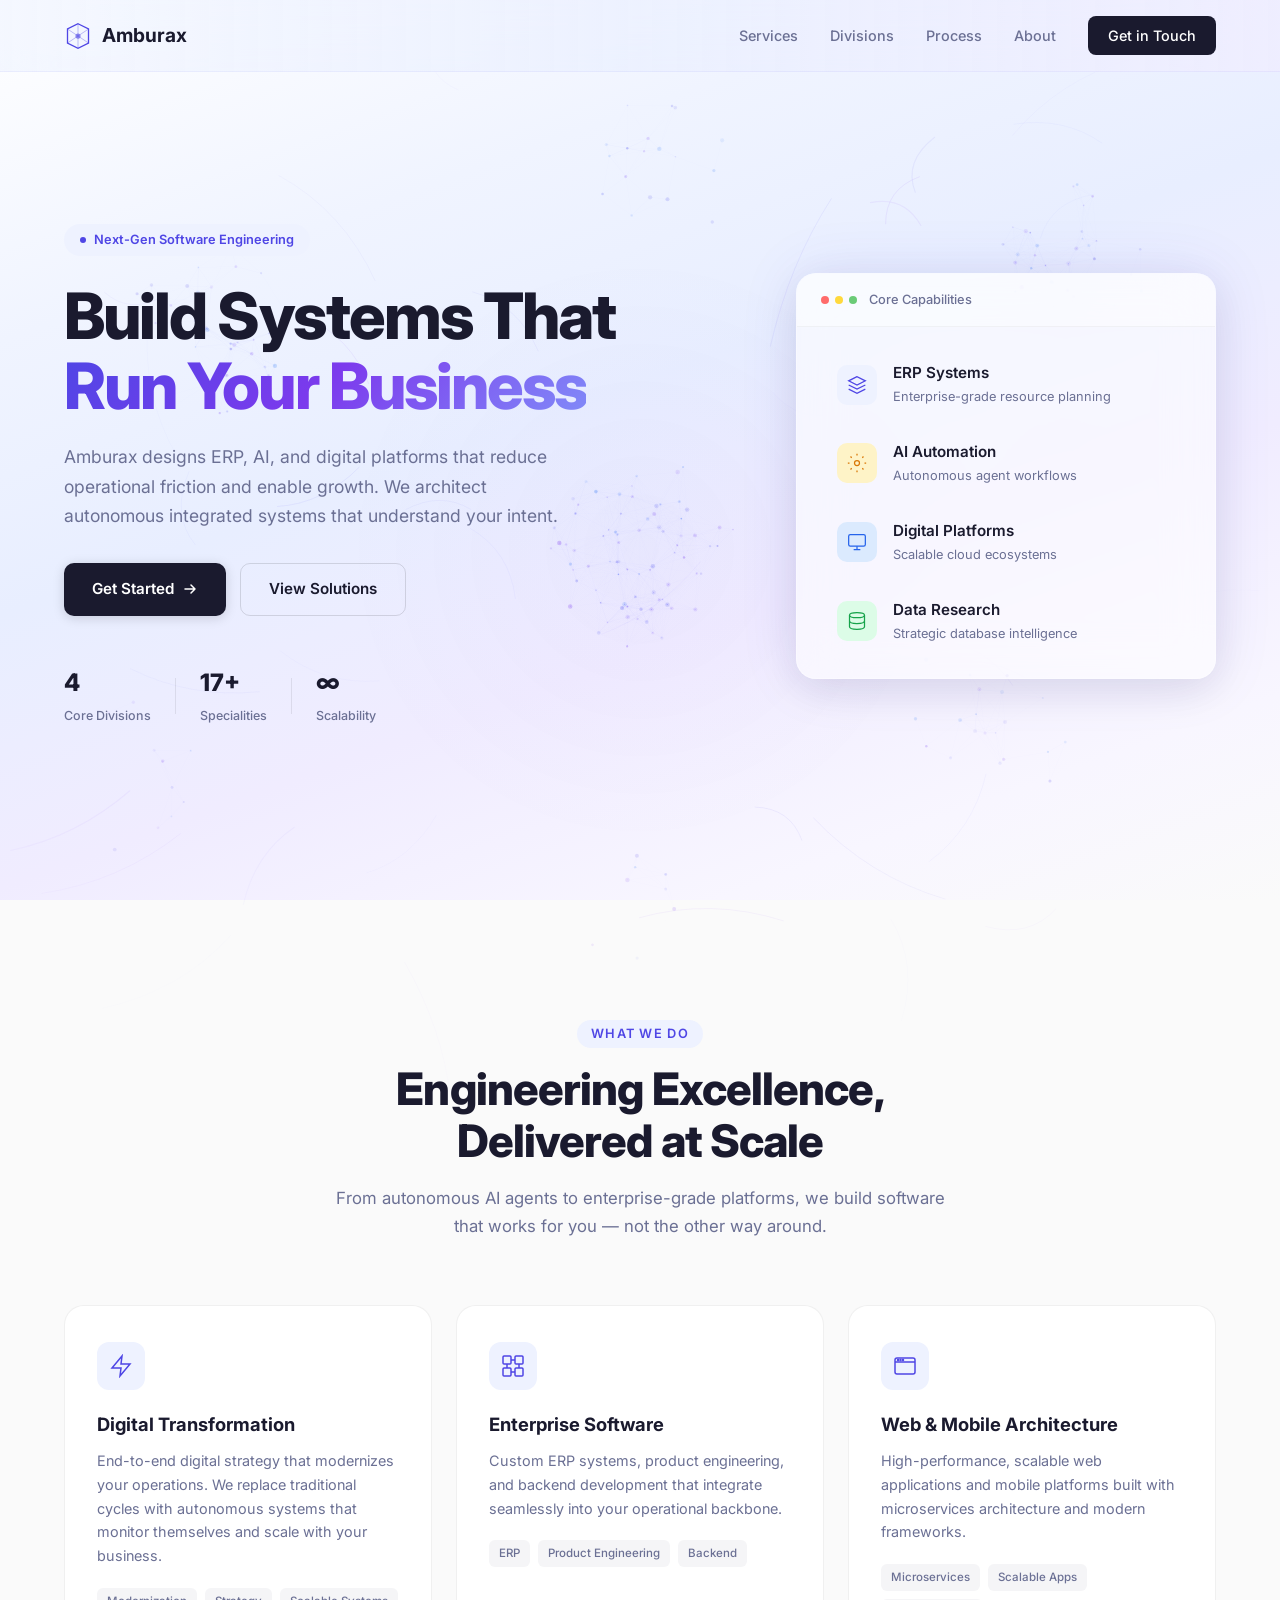
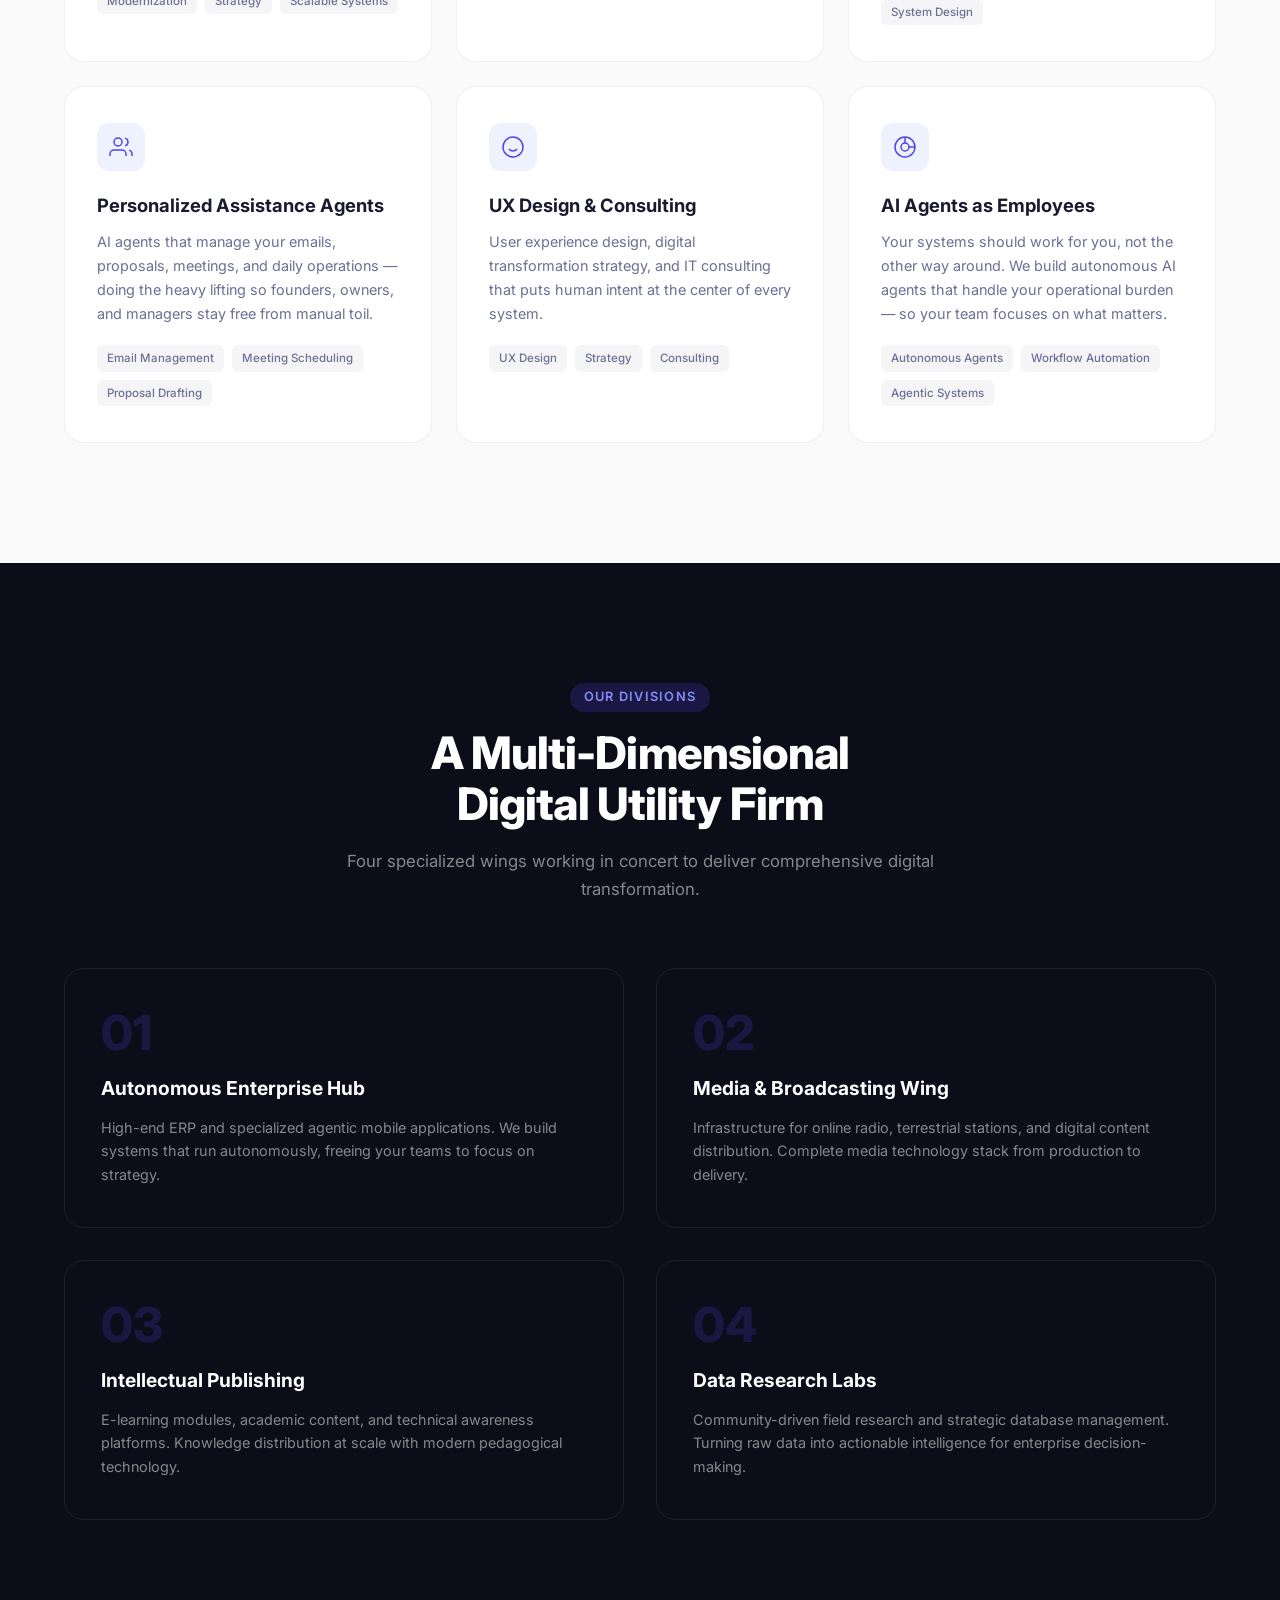
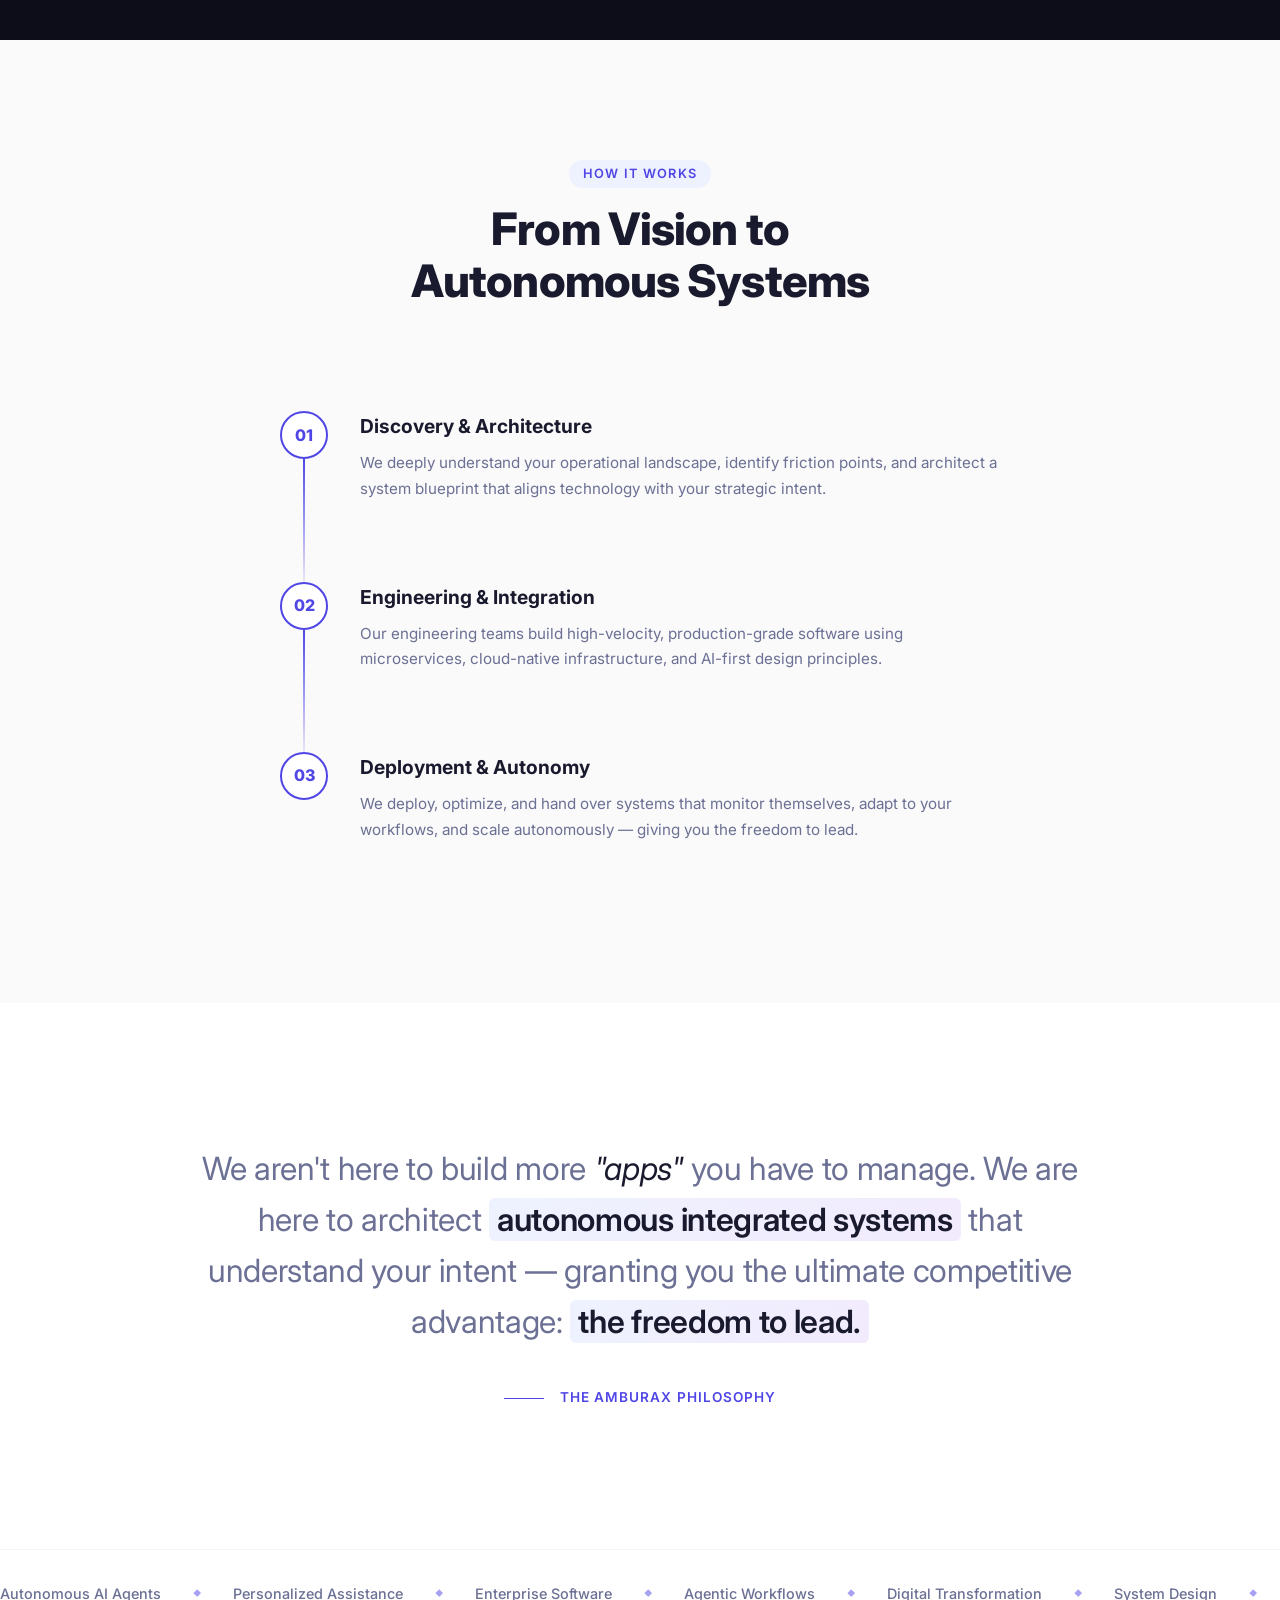
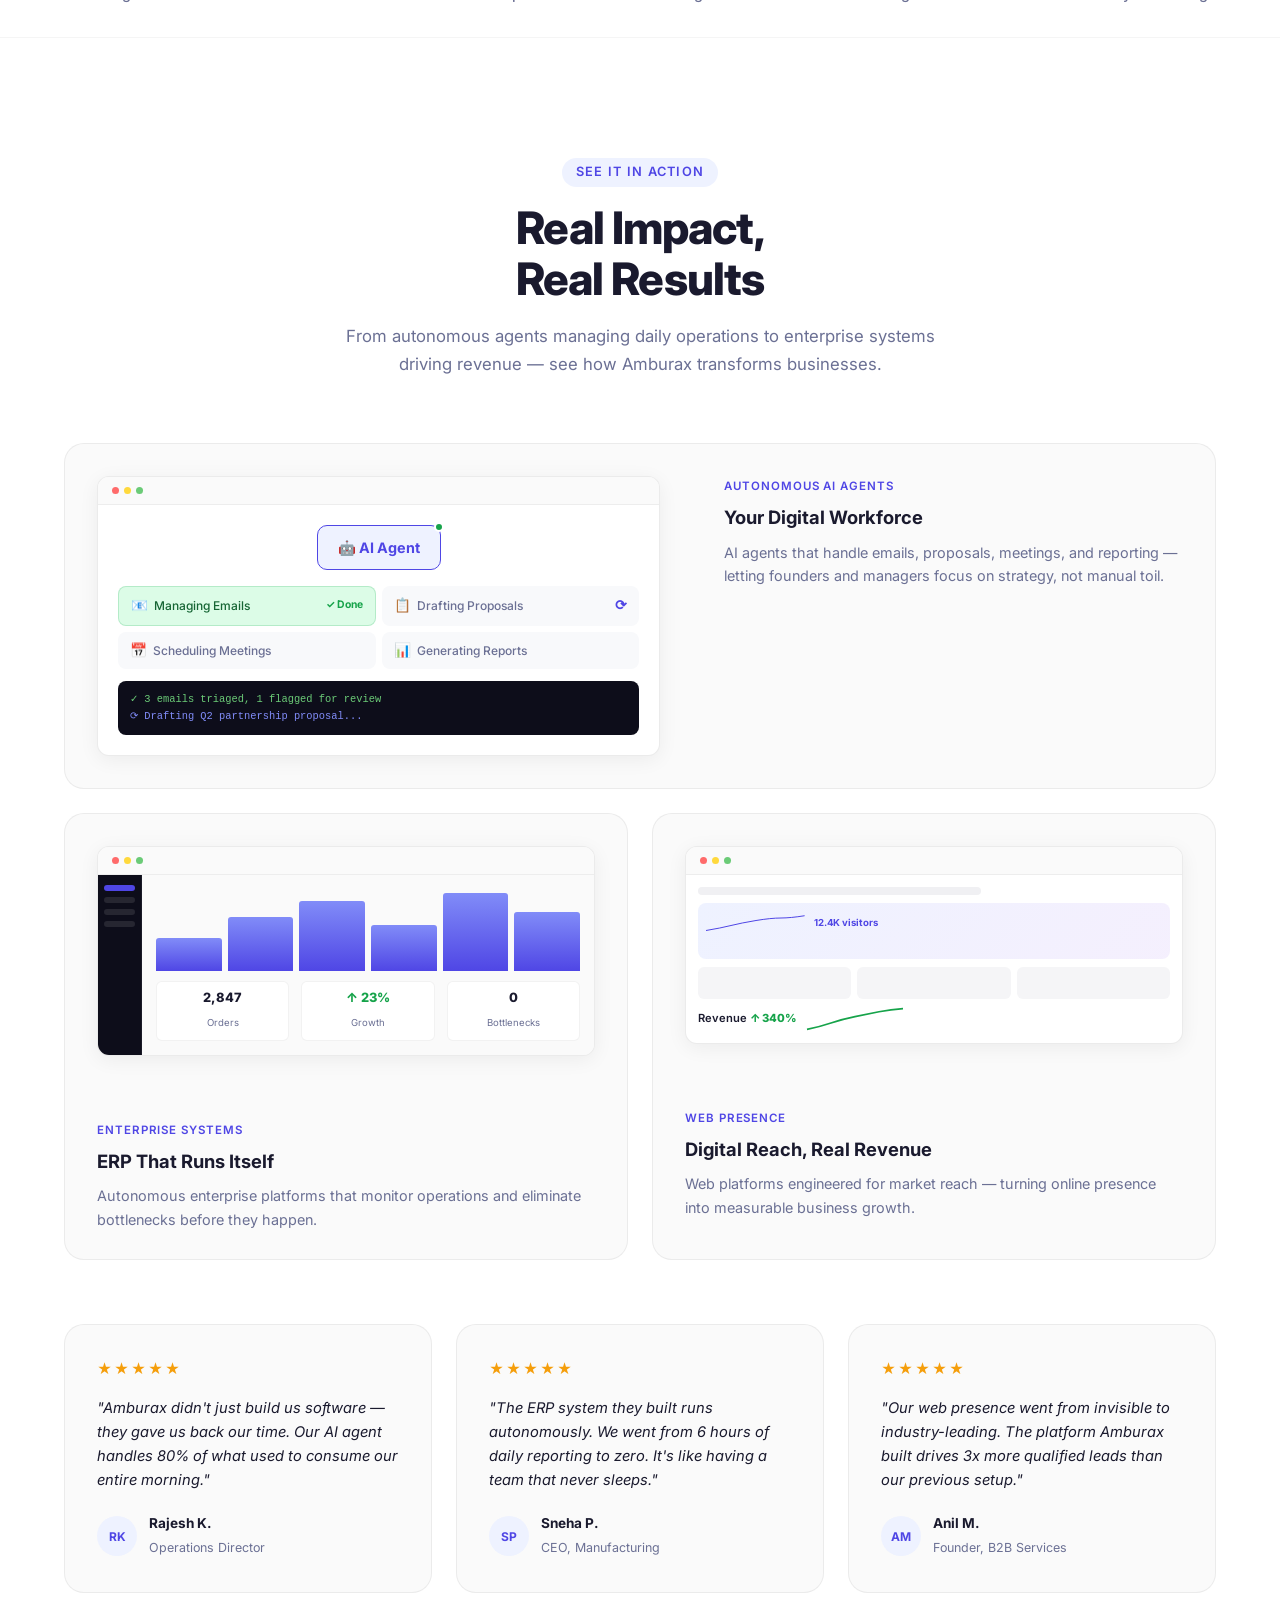
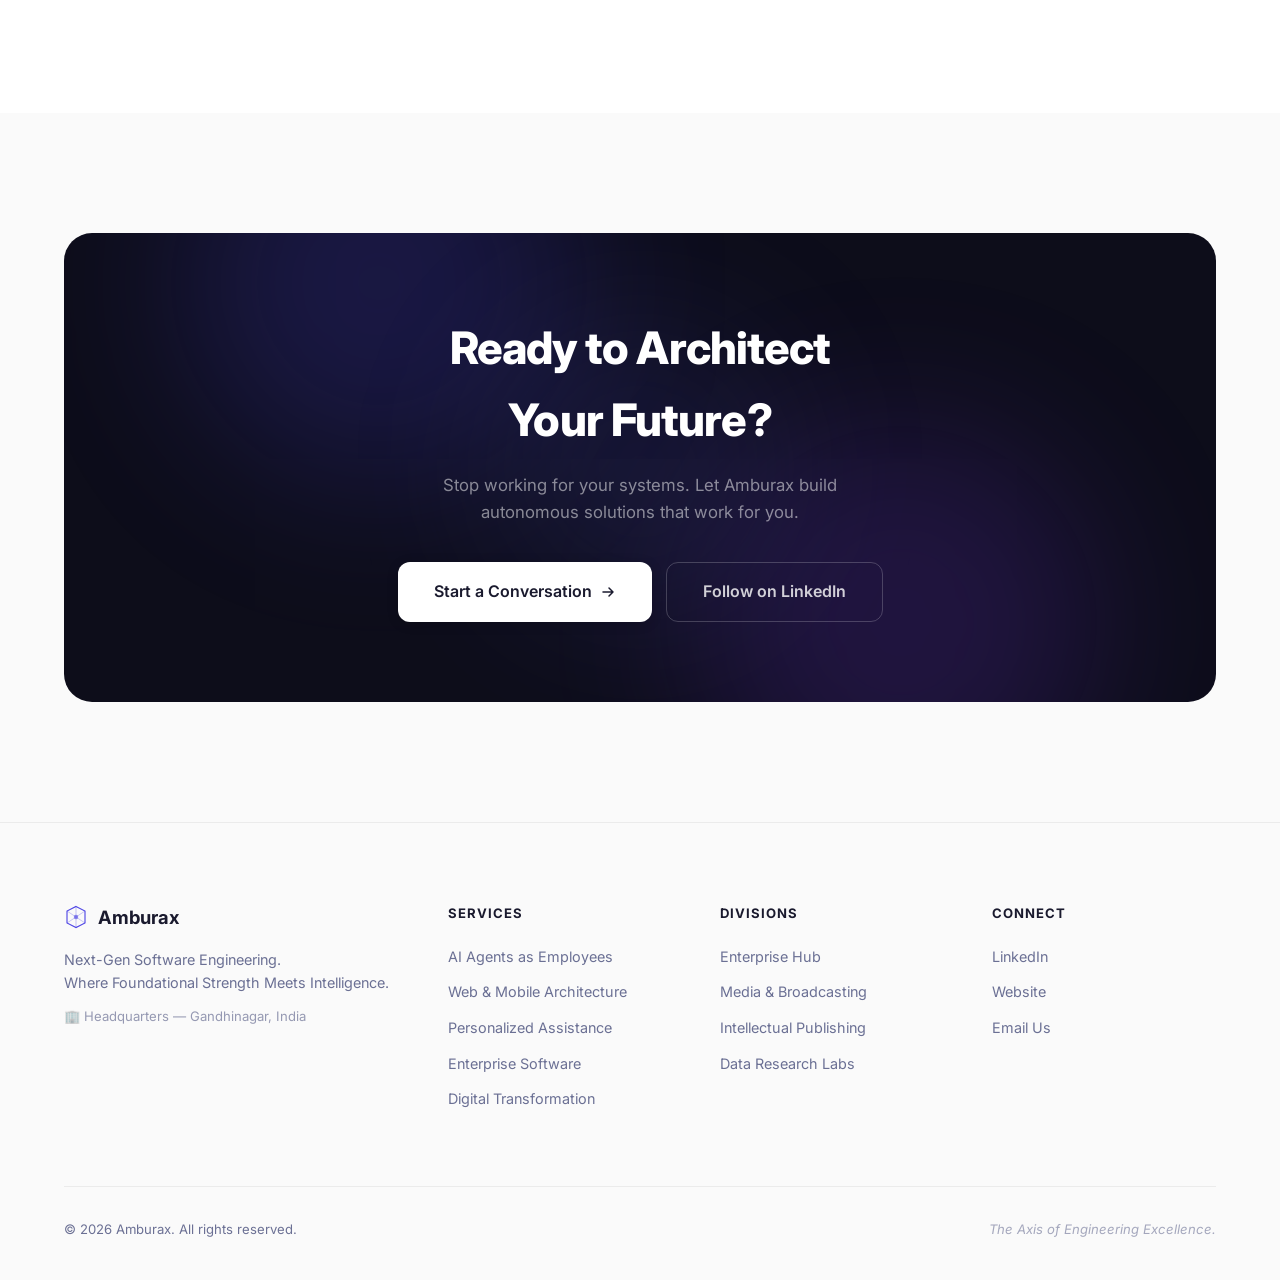
==== index.html @ 27e793df "first commit" ====
<!DOCTYPE html>
<html lang="en">
<head>
    <meta charset="UTF-8">
    <meta name="viewport" content="width=device-width, initial-scale=1.0">
    <meta name="description" content="Amburax — Next-Gen Software Engineering. High-velocity software architecture, autonomous AI ecosystems, and enterprise-grade digital platforms engineered to scale.">
    <meta name="keywords" content="Amburax, AI, ERP, Digital Transformation, Autonomous AI Agents, Enterprise Software, Cloud Infrastructure">
    <meta name="author" content="Amburax">
    <title>Amburax — The Axis of Engineering Excellence</title>
    <link rel="preconnect" href="https://fonts.googleapis.com">
    <link rel="preconnect" href="https://fonts.gstatic.com" crossorigin>
    <link href="https://fonts.googleapis.com/css2?family=Inter:wght@300;400;500;600;700;800&display=swap" rel="stylesheet">
    <link rel="stylesheet" href="styles.css">
</head>
<body>
    <!-- ═══════════════════════════════════════════════════
         NAVIGATION
         ═══════════════════════════════════════════════════ -->
    <nav class="navbar" id="navbar">
        <div class="nav-container">
            <a href="#" class="nav-logo" id="nav-logo">
                <svg class="logo-icon" viewBox="0 0 32 32" fill="none" xmlns="http://www.w3.org/2000/svg">
                    <path d="M16 2L28 8V24L16 30L4 24V8L16 2Z" stroke="currentColor" stroke-width="1.5" fill="none"/>
                    <path d="M16 2L16 30" stroke="currentColor" stroke-width="1" opacity="0.4"/>
                    <path d="M4 8L28 24" stroke="currentColor" stroke-width="1" opacity="0.4"/>
                    <path d="M28 8L4 24" stroke="currentColor" stroke-width="1" opacity="0.4"/>
                    <circle cx="16" cy="16" r="3" fill="currentColor" opacity="0.6"/>
                </svg>
                <span>Amburax</span>
            </a>
            <div class="nav-links" id="nav-links">
                <a href="#services" class="nav-link">Services</a>
                <a href="#divisions" class="nav-link">Divisions</a>
                <a href="#process" class="nav-link">Process</a>
                <a href="#about" class="nav-link">About</a>
                <a href="#contact" class="nav-link nav-link-cta">Get in Touch</a>
            </div>
            <button class="nav-toggle" id="nav-toggle" aria-label="Toggle navigation">
                <span></span>
                <span></span>
                <span></span>
            </button>
        </div>
    </nav>

    <!-- ═══════════════════════════════════════════════════
         HERO SECTION — 3-Layer Animated Background
         Layer 1: CSS gradient (sky)
         Layer 2: Canvas particle system (generative motion)
         Layer 3: Mouse-reactive parallax
         ═══════════════════════════════════════════════════ -->
    <section class="hero" id="hero">
        <!-- Layer 1: Base sky gradient (pure CSS) -->
        <div class="hero-gradient-layer"></div>
        
        <!-- Layer 2 & 3: Canvas for particles + mouse interaction -->
        <canvas id="hero-canvas" class="hero-canvas"></canvas>
        
        <!-- Hero Content -->
        <div class="hero-content">
            <div class="hero-left">
                <div class="hero-badge">
                    <span class="badge-dot"></span>
                    <span>Next-Gen Software Engineering</span>
                </div>
                <h1 class="hero-headline" id="hero-headline">
                    Build Systems That<br>
                    <span class="headline-gradient">Run Your Business</span>
                </h1>
                <p class="hero-subtext">
                    Amburax designs ERP, AI, and digital platforms that reduce operational friction and enable growth. We architect autonomous integrated systems that understand your intent.
                </p>
                <div class="hero-buttons">
                    <a href="#contact" class="btn btn-primary" id="btn-get-started">
                        <span>Get Started</span>
                        <svg width="16" height="16" viewBox="0 0 16 16" fill="none">
                            <path d="M3 8H13M13 8L9 4M13 8L9 12" stroke="currentColor" stroke-width="1.5" stroke-linecap="round" stroke-linejoin="round"/>
                        </svg>
                    </a>
                    <a href="#services" class="btn btn-secondary" id="btn-solutions">
                        <span>View Solutions</span>
                    </a>
                </div>
                <div class="hero-metrics">
                    <div class="metric">
                        <span class="metric-value">4</span>
                        <span class="metric-label">Core Divisions</span>
                    </div>
                    <div class="metric-divider"></div>
                    <div class="metric">
                        <span class="metric-value">17+</span>
                        <span class="metric-label">Specialities</span>
                    </div>
                    <div class="metric-divider"></div>
                    <div class="metric">
                        <span class="metric-value">∞</span>
                        <span class="metric-label">Scalability</span>
                    </div>
                </div>
            </div>
            <div class="hero-right">
                <div class="glass-card" id="glass-card">
                    <div class="glass-card-header">
                        <div class="glass-dots">
                            <span></span><span></span><span></span>
                        </div>
                        <span class="glass-card-title">Core Capabilities</span>
                    </div>
                    <div class="glass-card-body">
                        <div class="capability-item">
                            <div class="capability-icon">
                                <svg viewBox="0 0 24 24" fill="none" stroke="currentColor" stroke-width="1.5">
                                    <path d="M12 2L2 7L12 12L22 7L12 2Z"/>
                                    <path d="M2 17L12 22L22 17"/>
                                    <path d="M2 12L12 17L22 12"/>
                                </svg>
                            </div>
                            <div>
                                <h4>ERP Systems</h4>
                                <p>Enterprise-grade resource planning</p>
                            </div>
                        </div>
                        <div class="capability-item">
                            <div class="capability-icon icon-ai">
                                <svg viewBox="0 0 24 24" fill="none" stroke="currentColor" stroke-width="1.5">
                                    <circle cx="12" cy="12" r="3"/>
                                    <path d="M12 1V3M12 21V23M4.22 4.22L5.64 5.64M18.36 18.36L19.78 19.78M1 12H3M21 12H23M4.22 19.78L5.64 18.36M18.36 5.64L19.78 4.22"/>
                                </svg>
                            </div>
                            <div>
                                <h4>AI Automation</h4>
                                <p>Autonomous agent workflows</p>
                            </div>
                        </div>
                        <div class="capability-item">
                            <div class="capability-icon icon-platform">
                                <svg viewBox="0 0 24 24" fill="none" stroke="currentColor" stroke-width="1.5">
                                    <rect x="2" y="3" width="20" height="14" rx="2"/>
                                    <path d="M8 21H16M12 17V21"/>
                                </svg>
                            </div>
                            <div>
                                <h4>Digital Platforms</h4>
                                <p>Scalable cloud ecosystems</p>
                            </div>
                        </div>
                        <div class="capability-item">
                            <div class="capability-icon icon-data">
                                <svg viewBox="0 0 24 24" fill="none" stroke="currentColor" stroke-width="1.5">
                                    <ellipse cx="12" cy="5" rx="9" ry="3"/>
                                    <path d="M21 12C21 13.66 17 15 12 15C7 15 3 13.66 3 12"/>
                                    <path d="M3 5V19C3 20.66 7 22 12 22C17 22 21 20.66 21 19V5"/>
                                </svg>
                            </div>
                            <div>
                                <h4>Data Research</h4>
                                <p>Strategic database intelligence</p>
                            </div>
                        </div>
                    </div>
                </div>
            </div>
        </div>
    </section>

    <!-- ═══════════════════════════════════════════════════
         SERVICES SECTION — Hoverable Cards
         ═══════════════════════════════════════════════════ -->
    <section class="section services-section" id="services">
        <div class="container">
            <div class="section-header">
                <span class="section-label">What We Do</span>
                <h2 class="section-title">Engineering Excellence,<br>Delivered at Scale</h2>
                <p class="section-subtitle">From autonomous AI agents to enterprise-grade platforms, we build software that works for you — not the other way around.</p>
            </div>
            <div class="services-grid" id="services-grid">
                <div class="service-card" id="service-transform">
                    <div class="service-card-glow"></div>
                    <div class="service-icon">
                        <svg viewBox="0 0 24 24" fill="none" stroke="currentColor" stroke-width="1.5">
                            <path d="M13 2L3 14H12L11 22L21 10H12L13 2Z"/>
                        </svg>
                    </div>
                    <h3>Digital Transformation</h3>
                    <p>End-to-end digital strategy that modernizes your operations. We replace traditional cycles with autonomous systems that monitor themselves and scale with your business.</p>
                    <div class="service-tags">
                        <span>Modernization</span>
                        <span>Strategy</span>
                        <span>Scalable Systems</span>
                    </div>
                </div>
                <div class="service-card" id="service-erp">
                    <div class="service-card-glow"></div>
                    <div class="service-icon">
                        <svg viewBox="0 0 24 24" fill="none" stroke="currentColor" stroke-width="1.5">
                            <rect x="2" y="2" width="8" height="8" rx="1"/>
                            <rect x="14" y="2" width="8" height="8" rx="1"/>
                            <rect x="2" y="14" width="8" height="8" rx="1"/>
                            <rect x="14" y="14" width="8" height="8" rx="1"/>
                            <path d="M10 6H14M6 10V14M18 10V14M10 18H14"/>
                        </svg>
                    </div>
                    <h3>Enterprise Software</h3>
                    <p>Custom ERP systems, product engineering, and backend development that integrate seamlessly into your operational backbone.</p>
                    <div class="service-tags">
                        <span>ERP</span>
                        <span>Product Engineering</span>
                        <span>Backend</span>
                    </div>
                </div>
                <div class="service-card" id="service-web">
                    <div class="service-card-glow"></div>
                    <div class="service-icon">
                        <svg viewBox="0 0 24 24" fill="none" stroke="currentColor" stroke-width="1.5">
                            <path d="M4 4H20C21.1 4 22 4.9 22 6V18C22 19.1 21.1 20 20 20H4C2.9 20 2 19.1 2 18V6C2 4.9 2.9 4 4 4Z"/>
                            <path d="M2 8H22"/>
                            <circle cx="5" cy="6" r="0.5" fill="currentColor"/>
                            <circle cx="7.5" cy="6" r="0.5" fill="currentColor"/>
                            <circle cx="10" cy="6" r="0.5" fill="currentColor"/>
                        </svg>
                    </div>
                    <h3>Web & Mobile Architecture</h3>
                    <p>High-performance, scalable web applications and mobile platforms built with microservices architecture and modern frameworks.</p>
                    <div class="service-tags">
                        <span>Microservices</span>
                        <span>Scalable Apps</span>
                        <span>System Design</span>
                    </div>
                </div>
                <div class="service-card" id="service-agents">
                    <div class="service-card-glow"></div>
                    <div class="service-icon">
                        <svg viewBox="0 0 24 24" fill="none" stroke="currentColor" stroke-width="1.5">
                            <path d="M17 21V19A4 4 0 0 0 13 15H5A4 4 0 0 0 1 19V21"/>
                            <circle cx="9" cy="7" r="4"/>
                            <path d="M23 21V19A4 4 0 0 0 20 15.13"/>
                            <path d="M16 3.13A4 4 0 0 1 16 10.87"/>
                        </svg>
                    </div>
                    <h3>Personalized Assistance Agents</h3>
                    <p>AI agents that manage your emails, proposals, meetings, and daily operations — doing the heavy lifting so founders, owners, and managers stay free from manual toil.</p>
                    <div class="service-tags">
                        <span>Email Management</span>
                        <span>Meeting Scheduling</span>
                        <span>Proposal Drafting</span>
                    </div>
                </div>
                <div class="service-card" id="service-ux">
                    <div class="service-card-glow"></div>
                    <div class="service-icon">
                        <svg viewBox="0 0 24 24" fill="none" stroke="currentColor" stroke-width="1.5">
                            <circle cx="12" cy="12" r="10"/>
                            <path d="M8 14S9.5 16 12 16S16 14 16 14"/>
                            <line x1="9" y1="9" x2="9.01" y2="9"/>
                            <line x1="15" y1="9" x2="15.01" y2="9"/>
                        </svg>
                    </div>
                    <h3>UX Design & Consulting</h3>
                    <p>User experience design, digital transformation strategy, and IT consulting that puts human intent at the center of every system.</p>
                    <div class="service-tags">
                        <span>UX Design</span>
                        <span>Strategy</span>
                        <span>Consulting</span>
                    </div>
                </div>
                <div class="service-card" id="service-ai">
                    <div class="service-card-glow"></div>
                    <div class="service-icon">
                        <svg viewBox="0 0 24 24" fill="none" stroke="currentColor" stroke-width="1.5">
                            <path d="M12 2A10 10 0 1 0 22 12"/>
                            <path d="M12 2A10 10 0 0 1 22 12"/>
                            <circle cx="12" cy="12" r="4"/>
                            <path d="M12 8V2M16 12H22"/>
                        </svg>
                    </div>
                    <h3>AI Agents as Employees</h3>
                    <p>Your systems should work for you, not the other way around. We build autonomous AI agents that handle your operational burden — so your team focuses on what matters.</p>
                    <div class="service-tags">
                        <span>Autonomous Agents</span>
                        <span>Workflow Automation</span>
                        <span>Agentic Systems</span>
                    </div>
                </div>
            </div>
        </div>
    </section>

    <!-- ═══════════════════════════════════════════════════
         DIVISIONS SECTION — Business Units
         ═══════════════════════════════════════════════════ -->
    <section class="section divisions-section" id="divisions">
        <div class="container">
            <div class="section-header">
                <span class="section-label">Our Divisions</span>
                <h2 class="section-title">A Multi-Dimensional<br>Digital Utility Firm</h2>
                <p class="section-subtitle">Four specialized wings working in concert to deliver comprehensive digital transformation.</p>
            </div>
            <div class="divisions-grid">
                <div class="division-card" id="div-enterprise">
                    <div class="division-number">01</div>
                    <h3>Autonomous Enterprise Hub</h3>
                    <p>High-end ERP and specialized agentic mobile applications. We build systems that run autonomously, freeing your teams to focus on strategy.</p>
                    <div class="division-line"></div>
                </div>
                <div class="division-card" id="div-media">
                    <div class="division-number">02</div>
                    <h3>Media & Broadcasting Wing</h3>
                    <p>Infrastructure for online radio, terrestrial stations, and digital content distribution. Complete media technology stack from production to delivery.</p>
                    <div class="division-line"></div>
                </div>
                <div class="division-card" id="div-publishing">
                    <div class="division-number">03</div>
                    <h3>Intellectual Publishing</h3>
                    <p>E-learning modules, academic content, and technical awareness platforms. Knowledge distribution at scale with modern pedagogical technology.</p>
                    <div class="division-line"></div>
                </div>
                <div class="division-card" id="div-research">
                    <div class="division-number">04</div>
                    <h3>Data Research Labs</h3>
                    <p>Community-driven field research and strategic database management. Turning raw data into actionable intelligence for enterprise decision-making.</p>
                    <div class="division-line"></div>
                </div>
            </div>
        </div>
    </section>

    <!-- ═══════════════════════════════════════════════════
         HOW IT WORKS — 3 Step Process
         ═══════════════════════════════════════════════════ -->
    <section class="section process-section" id="process">
        <div class="container">
            <div class="section-header">
                <span class="section-label">How It Works</span>
                <h2 class="section-title">From Vision to<br>Autonomous Systems</h2>
            </div>
            <div class="process-steps">
                <div class="process-step" id="step-1">
                    <div class="step-number">01</div>
                    <div class="step-content">
                        <h3>Discovery & Architecture</h3>
                        <p>We deeply understand your operational landscape, identify friction points, and architect a system blueprint that aligns technology with your strategic intent.</p>
                    </div>
                    <div class="step-connector"></div>
                </div>
                <div class="process-step" id="step-2">
                    <div class="step-number">02</div>
                    <div class="step-content">
                        <h3>Engineering & Integration</h3>
                        <p>Our engineering teams build high-velocity, production-grade software using microservices, cloud-native infrastructure, and AI-first design principles.</p>
                    </div>
                    <div class="step-connector"></div>
                </div>
                <div class="process-step" id="step-3">
                    <div class="step-number">03</div>
                    <div class="step-content">
                        <h3>Deployment & Autonomy</h3>
                        <p>We deploy, optimize, and hand over systems that monitor themselves, adapt to your workflows, and scale autonomously — giving you the freedom to lead.</p>
                    </div>
                </div>
            </div>
        </div>
    </section>

    <!-- ═══════════════════════════════════════════════════
         STATEMENT SECTION — Large Typography
         ═══════════════════════════════════════════════════ -->
    <section class="section statement-section" id="about">
        <div class="container">
            <div class="statement-content">
                <p class="statement-text" id="statement-text">
                    We aren't here to build more <em>"apps"</em> you have to manage. We are here to architect 
                    <span class="statement-highlight">autonomous integrated systems</span> 
                    that understand your intent — granting you the ultimate competitive advantage: 
                    <span class="statement-highlight">the freedom to lead.</span>
                </p>
                <div class="statement-attribution">
                    <div class="statement-line"></div>
                    <span>The Amburax Philosophy</span>
                </div>
            </div>
        </div>
    </section>

    <!-- ═══════════════════════════════════════════════════
         TECH MARQUEE — Scrolling Specialties
         ═══════════════════════════════════════════════════ -->
    <section class="marquee-section">
        <div class="marquee-track">
            <div class="marquee-content" id="marquee-content">
                <span>Autonomous AI Agents</span>
                <span class="marquee-dot">◆</span>
                <span>Personalized Assistance</span>
                <span class="marquee-dot">◆</span>
                <span>Enterprise Software</span>
                <span class="marquee-dot">◆</span>
                <span>Agentic Workflows</span>
                <span class="marquee-dot">◆</span>
                <span>Digital Transformation</span>
                <span class="marquee-dot">◆</span>
                <span>System Design</span>
                <span class="marquee-dot">◆</span>
                <span>Web & Mobile Architecture</span>
                <span class="marquee-dot">◆</span>
                <span>ERP Systems</span>
                <span class="marquee-dot">◆</span>
                <span>UX Design</span>
                <span class="marquee-dot">◆</span>
                <span>Product Engineering</span>
                <span class="marquee-dot">◆</span>
                <span>IT Consulting</span>
                <span class="marquee-dot">◆</span>
                <span>Scalable Platforms</span>
                <span class="marquee-dot">◆</span>
            </div>
        </div>
    </section>

    <!-- ═══════════════════════════════════════════════════
         SHOWCASE SECTION — Demo Cards
         ═══════════════════════════════════════════════════ -->
    <section class="section showcase-section" id="showcase">
        <div class="container">
            <div class="section-header">
                <span class="section-label">See It In Action</span>
                <h2 class="section-title">Real Impact,<br>Real Results</h2>
                <p class="section-subtitle">From autonomous agents managing daily operations to enterprise systems driving revenue — see how Amburax transforms businesses.</p>
            </div>
            <div class="showcase-grid">
                <!-- AGENT DEMO: Animated live workflow -->
                <div class="showcase-card showcase-card-large" id="showcase-agents">
                    <div class="showcase-visual">
                        <div class="showcase-mockup mockup-agent">
                            <div class="mockup-bar"><span></span><span></span><span></span></div>
                            <div class="mockup-agent-flow">
                                <div class="agent-node agent-center">
                                    <span class="agent-pulse"></span>
                                    🤖 AI Agent
                                </div>
                                <div class="agent-lines">
                                    <div class="agent-task active-task" data-step="1"><span class="task-icon">📧</span><span class="task-text">Managing Emails</span><span class="task-status">✓ Done</span></div>
                                    <div class="agent-task" data-step="2"><span class="task-icon">📋</span><span class="task-text">Drafting Proposals</span><span class="task-status processing">⟳</span></div>
                                    <div class="agent-task" data-step="3"><span class="task-icon">📅</span><span class="task-text">Scheduling Meetings</span><span class="task-status"></span></div>
                                    <div class="agent-task" data-step="4"><span class="task-icon">📊</span><span class="task-text">Generating Reports</span><span class="task-status"></span></div>
                                </div>
                                <div class="agent-log">
                                    <div class="log-line">✓ 3 emails triaged, 1 flagged for review</div>
                                    <div class="log-line">⟳ Drafting Q2 partnership proposal...</div>
                                </div>
                            </div>
                        </div>
                    </div>
                    <div class="showcase-info">
                        <span class="showcase-tag">Autonomous AI Agents</span>
                        <h3>Your Digital Workforce</h3>
                        <p>AI agents that handle emails, proposals, meetings, and reporting — letting founders and managers focus on strategy, not manual toil.</p>
                    </div>
                </div>
                <!-- ERP DEMO: Live dashboard animation -->
                <div class="showcase-card" id="showcase-erp">
                    <div class="showcase-visual">
                        <div class="showcase-mockup mockup-erp">
                            <div class="mockup-bar"><span></span><span></span><span></span></div>
                            <div class="mockup-erp-ui">
                                <div class="erp-sidebar">
                                    <div class="erp-nav-item active"></div>
                                    <div class="erp-nav-item"></div>
                                    <div class="erp-nav-item"></div>
                                    <div class="erp-nav-item"></div>
                                </div>
                                <div class="erp-main">
                                    <div class="erp-chart">
                                        <div class="erp-bar" style="--bar-h:40%"></div>
                                        <div class="erp-bar" style="--bar-h:65%"></div>
                                        <div class="erp-bar" style="--bar-h:85%"></div>
                                        <div class="erp-bar" style="--bar-h:55%"></div>
                                        <div class="erp-bar" style="--bar-h:95%"></div>
                                        <div class="erp-bar" style="--bar-h:72%"></div>
                                    </div>
                                    <div class="erp-live-stats">
                                        <div class="erp-stat"><span class="stat-num">2,847</span><span class="stat-lbl">Orders</span></div>
                                        <div class="erp-stat"><span class="stat-num up">↑ 23%</span><span class="stat-lbl">Growth</span></div>
                                        <div class="erp-stat"><span class="stat-num">0</span><span class="stat-lbl">Bottlenecks</span></div>
                                    </div>
                                </div>
                            </div>
                        </div>
                    </div>
                    <div class="showcase-info">
                        <span class="showcase-tag">Enterprise Systems</span>
                        <h3>ERP That Runs Itself</h3>
                        <p>Autonomous enterprise platforms that monitor operations and eliminate bottlenecks before they happen.</p>
                    </div>
                </div>
                <!-- WEB DEMO: Revenue growth animation -->
                <div class="showcase-card" id="showcase-web">
                    <div class="showcase-visual">
                        <div class="showcase-mockup mockup-web">
                            <div class="mockup-bar"><span></span><span></span><span></span></div>
                            <div class="mockup-web-ui">
                                <div class="web-nav-mock"></div>
                                <div class="web-hero-mock">
                                    <div class="web-visitors">
                                        <svg class="visitor-wave" viewBox="0 0 200 40"><path class="wave-path" d="M0 35 Q30 30 50 25 T100 15 T150 10 T200 5" stroke="#4f46e5" stroke-width="2" fill="none"/></svg>
                                        <span class="visitor-count">12.4K visitors</span>
                                    </div>
                                </div>
                                <div class="web-cards-mock"><span></span><span></span><span></span></div>
                                <div class="web-revenue">
                                    <div class="revenue-badge">Revenue <span class="revenue-up">↑ 340%</span></div>
                                    <svg viewBox="0 0 120 30" class="revenue-line"><path class="revenue-path" d="M0 28 Q15 25 30 20 T60 12 T90 6 T120 2" stroke="#16a34a" stroke-width="2" fill="none"/></svg>
                                </div>
                            </div>
                        </div>
                    </div>
                    <div class="showcase-info">
                        <span class="showcase-tag">Web Presence</span>
                        <h3>Digital Reach, Real Revenue</h3>
                        <p>Web platforms engineered for market reach — turning online presence into measurable business growth.</p>
                    </div>
                </div>
            </div>
            <!-- Testimonials -->
            <div class="testimonials" id="testimonials">
                <div class="testimonial-track">
                    <div class="testimonial-card">
                        <div class="testimonial-stars">★★★★★</div>
                        <p>"Amburax didn't just build us software — they gave us back our time. Our AI agent handles 80% of what used to consume our entire morning."</p>
                        <div class="testimonial-author">
                            <div class="author-avatar">RK</div>
                            <div><strong>Rajesh K.</strong><span>Operations Director</span></div>
                        </div>
                    </div>
                    <div class="testimonial-card">
                        <div class="testimonial-stars">★★★★★</div>
                        <p>"The ERP system they built runs autonomously. We went from 6 hours of daily reporting to zero. It's like having a team that never sleeps."</p>
                        <div class="testimonial-author">
                            <div class="author-avatar">SP</div>
                            <div><strong>Sneha P.</strong><span>CEO, Manufacturing</span></div>
                        </div>
                    </div>
                    <div class="testimonial-card">
                        <div class="testimonial-stars">★★★★★</div>
                        <p>"Our web presence went from invisible to industry-leading. The platform Amburax built drives 3x more qualified leads than our previous setup."</p>
                        <div class="testimonial-author">
                            <div class="author-avatar">AM</div>
                            <div><strong>Anil M.</strong><span>Founder, B2B Services</span></div>
                        </div>
                    </div>
                </div>
            </div>
        </div>
    </section>

    <!-- ═══════════════════════════════════════════════════
         CTA SECTION — with animated purple glow
         ═══════════════════════════════════════════════════ -->
    <section class="section cta-section" id="contact">
        <div class="container">
            <div class="cta-card">
                <canvas id="cta-canvas" class="cta-canvas"></canvas>
                <div class="cta-glow cta-glow-1"></div>
                <div class="cta-glow cta-glow-2"></div>
                <div class="cta-glow cta-glow-3"></div>
                <div class="cta-content">
                    <h2>Ready to Architect<br>Your Future?</h2>
                    <p>Stop working for your systems. Let Amburax build autonomous solutions that work for you.</p>
                    <div class="cta-buttons">
                        <a href="mailto:hello@amburax.com" class="btn btn-primary btn-large" id="btn-cta-start">
                            <span>Start a Conversation</span>
                            <svg width="16" height="16" viewBox="0 0 16 16" fill="none">
                                <path d="M3 8H13M13 8L9 4M13 8L9 12" stroke="currentColor" stroke-width="1.5" stroke-linecap="round" stroke-linejoin="round"/>
                            </svg>
                        </a>
                        <a href="https://www.linkedin.com/company/amburax" target="_blank" rel="noopener" class="btn btn-secondary btn-large" id="btn-cta-linkedin">
                            <span>Follow on LinkedIn</span>
                        </a>
                    </div>
                </div>
            </div>
        </div>
    </section>

    <!-- ═══════════════════════════════════════════════════
         FOOTER
         ═══════════════════════════════════════════════════ -->
    <footer class="footer" id="footer">
        <div class="container">
            <div class="footer-grid">
                <div class="footer-brand">
                    <a href="#" class="footer-logo">
                        <svg class="logo-icon" viewBox="0 0 32 32" fill="none" xmlns="http://www.w3.org/2000/svg">
                            <path d="M16 2L28 8V24L16 30L4 24V8L16 2Z" stroke="currentColor" stroke-width="1.5" fill="none"/>
                            <path d="M16 2L16 30" stroke="currentColor" stroke-width="1" opacity="0.4"/>
                            <path d="M4 8L28 24" stroke="currentColor" stroke-width="1" opacity="0.4"/>
                            <path d="M28 8L4 24" stroke="currentColor" stroke-width="1" opacity="0.4"/>
                            <circle cx="16" cy="16" r="3" fill="currentColor" opacity="0.6"/>
                        </svg>
                        <span>Amburax</span>
                    </a>
                    <p class="footer-tagline">Next-Gen Software Engineering.<br>Where Foundational Strength Meets Intelligence.</p>
                    <p class="footer-location">🏢 Headquarters — Gandhinagar, India</p>
                </div>
                <div class="footer-col">
                    <h4>Services</h4>
                    <ul>
                        <li><a href="#services">AI Agents as Employees</a></li>
                        <li><a href="#services">Web & Mobile Architecture</a></li>
                        <li><a href="#services">Personalized Assistance</a></li>
                        <li><a href="#services">Enterprise Software</a></li>
                        <li><a href="#services">Digital Transformation</a></li>
                    </ul>
                </div>
                <div class="footer-col">
                    <h4>Divisions</h4>
                    <ul>
                        <li><a href="#divisions">Enterprise Hub</a></li>
                        <li><a href="#divisions">Media & Broadcasting</a></li>
                        <li><a href="#divisions">Intellectual Publishing</a></li>
                        <li><a href="#divisions">Data Research Labs</a></li>
                    </ul>
                </div>
                <div class="footer-col">
                    <h4>Connect</h4>
                    <ul>
                        <li><a href="https://www.linkedin.com/company/amburax" target="_blank" rel="noopener">LinkedIn</a></li>
                        <li><a href="https://www.amburax.com" target="_blank" rel="noopener">Website</a></li>
                        <li><a href="mailto:hello@amburax.com">Email Us</a></li>
                    </ul>
                </div>
            </div>
            <div class="footer-bottom">
                <p>&copy; 2026 Amburax. All rights reserved.</p>
                <p class="footer-motto">The Axis of Engineering Excellence.</p>
            </div>
        </div>
    </footer>

    <script src="script.js"></script>
</body>
</html>
---- styles.css ----
/* ══════════════════════════════════════
   AMBURAX — Premium Homepage Styles
   ══════════════════════════════════════ */

/* === RESET & BASE === */
*, *::before, *::after { margin: 0; padding: 0; box-sizing: border-box; }
html { scroll-behavior: smooth; -webkit-font-smoothing: antialiased; }
body {
    font-family: 'Inter', -apple-system, BlinkMacSystemFont, sans-serif;
    background: #FAFAFA; color: #1a1a2e; line-height: 1.6;
    overflow-x: hidden;
}
a { text-decoration: none; color: inherit; }
ul { list-style: none; }
img { max-width: 100%; display: block; }

/* === DESIGN TOKENS === */
:root {
    --bg: #FAFAFA; --bg-dark: #0d0d1a; --text: #1a1a2e; --text-muted: #6b7094;
    --accent: #4f46e5; --accent-light: #818cf8; --accent-subtle: #eef2ff;
    --gradient-1: #f8faff; --gradient-2: #e8eeff; --gradient-3: #f0ecff;
    --glass-bg: rgba(255,255,255,0.55); --glass-border: rgba(255,255,255,0.3);
    --shadow-sm: 0 1px 3px rgba(0,0,0,0.04); --shadow-md: 0 4px 20px rgba(0,0,0,0.06);
    --shadow-lg: 0 12px 40px rgba(0,0,0,0.08); --shadow-glow: 0 0 60px rgba(79,70,229,0.1);
    --radius: 12px; --radius-lg: 20px; --radius-xl: 28px;
    --nav-h: 72px; --container: 1200px;
    --ease: cubic-bezier(0.4, 0, 0.2, 1); --ease-bounce: cubic-bezier(0.34, 1.56, 0.64, 1);
}
.container { max-width: var(--container); margin: 0 auto; padding: 0 24px; width: 100%; }

/* === NAVBAR === */
.navbar {
    position: fixed; top: 0; left: 0; right: 0; z-index: 1000; height: var(--nav-h);
    backdrop-filter: blur(24px); -webkit-backdrop-filter: blur(24px);
    background: linear-gradient(90deg, rgba(240,244,255,0.7) 0%, rgba(232,238,255,0.6) 50%, rgba(240,236,255,0.7) 100%);
    border-bottom: 1px solid rgba(79,70,229,0.06);
    transition: all 0.4s var(--ease);
}
.navbar.scrolled { background: rgba(248,250,255,0.92); box-shadow: 0 1px 12px rgba(79,70,229,0.06); border-bottom-color: rgba(79,70,229,0.08); }
.nav-container {
    max-width: var(--container); margin: 0 auto; padding: 0 24px;
    display: flex; align-items: center; justify-content: space-between; height: 100%;
}
.nav-logo { display: flex; align-items: center; gap: 10px; font-weight: 700; font-size: 1.2rem; color: var(--text); }
.logo-icon { width: 28px; height: 28px; color: var(--accent); }
.nav-links { display: flex; align-items: center; gap: 32px; }
.nav-link { font-size: 0.9rem; font-weight: 500; color: var(--text-muted); transition: color 0.3s; position: relative; }
.nav-link:hover { color: var(--text); }
.nav-link::after {
    content: ''; position: absolute; bottom: -4px; left: 0; width: 0; height: 1.5px;
    background: var(--accent); transition: width 0.3s var(--ease);
}
.nav-link:hover::after { width: 100%; }
.nav-link-cta {
    background: var(--text); color: #fff !important; padding: 8px 20px;
    border-radius: 8px; font-weight: 500; transition: all 0.3s var(--ease);
}
.nav-link-cta::after { display: none; }
.nav-link-cta:hover { background: var(--accent); transform: translateY(-1px); }
.nav-toggle { display: none; background: none; border: none; cursor: pointer; padding: 4px; }
.nav-toggle span {
    display: block; width: 22px; height: 2px; background: var(--text);
    margin: 5px 0; transition: all 0.3s; border-radius: 2px;
}

/* === HERO === */
.hero {
    position: relative; min-height: 100vh; display: flex; align-items: center;
    padding: calc(var(--nav-h) + 40px) 0 60px; overflow: visible;
}
.hero-gradient-layer {
    position: absolute; inset: 0; z-index: 0;
    background: linear-gradient(160deg, #ffffff 0%, #f0f4ff 25%, #e8eeff 45%, #f0ecff 65%, #f8f6ff 85%, #fafafa 100%);
}
/* Canvas extends 200px below hero for seamless bleed, masked to fade out at edges */
.hero-canvas {
    position: absolute; top: 0; left: -5%; width: 110%; height: calc(100% + 200px);
    z-index: 1; pointer-events: none;
    -webkit-mask-image: radial-gradient(ellipse 80% 70% at 50% 40%, black 40%, transparent 100%);
    mask-image: radial-gradient(ellipse 80% 70% at 50% 40%, black 40%, transparent 100%);
}
.hero-content {
    position: relative; z-index: 2; max-width: var(--container); margin: 0 auto;
    padding: 0 24px; display: grid; grid-template-columns: 1fr 420px;
    gap: 60px; align-items: center; width: 100%;
}
.hero-badge {
    display: inline-flex; align-items: center; gap: 8px; padding: 6px 16px;
    background: var(--accent-subtle); border-radius: 100px; font-size: 0.8rem;
    font-weight: 600; color: var(--accent); margin-bottom: 24px;
    opacity: 0; transform: translateY(20px); animation: fadeInUp 0.8s var(--ease) 0.2s forwards;
}
.badge-dot {
    width: 6px; height: 6px; background: var(--accent); border-radius: 50%;
    animation: pulse-dot 2s infinite;
}
@keyframes pulse-dot {
    0%, 100% { opacity: 1; transform: scale(1); }
    50% { opacity: 0.5; transform: scale(1.5); }
}
.hero-headline {
    font-size: clamp(2.5rem, 5vw, 4rem); font-weight: 800; line-height: 1.1;
    letter-spacing: -0.03em; color: var(--text); margin-bottom: 20px;
    opacity: 0; transform: translateY(30px); animation: fadeInUp 0.8s var(--ease) 0.4s forwards;
}
.headline-gradient {
    background: linear-gradient(135deg, var(--accent) 0%, #7c3aed 50%, var(--accent-light) 100%);
    -webkit-background-clip: text; -webkit-text-fill-color: transparent;
    background-clip: text;
}
.hero-subtext {
    font-size: 1.1rem; color: var(--text-muted); max-width: 520px;
    line-height: 1.7; margin-bottom: 32px;
    opacity: 0; transform: translateY(30px); animation: fadeInUp 0.8s var(--ease) 0.6s forwards;
}
.hero-buttons {
    display: flex; gap: 14px; flex-wrap: wrap; margin-bottom: 48px;
    opacity: 0; transform: translateY(30px); animation: fadeInUp 0.8s var(--ease) 0.8s forwards;
}

/* === BUTTONS === */
.btn {
    display: inline-flex; align-items: center; gap: 8px; padding: 13px 28px;
    border-radius: 10px; font-size: 0.95rem; font-weight: 600; cursor: pointer;
    transition: all 0.35s var(--ease); border: none; font-family: inherit;
}
.btn-primary {
    background: var(--text); color: #fff; box-shadow: 0 2px 12px rgba(0,0,0,0.15);
}
.btn-primary:hover { background: var(--accent); transform: translateY(-2px); box-shadow: var(--shadow-glow); }
.btn-primary svg { transition: transform 0.3s var(--ease); }
.btn-primary:hover svg { transform: translateX(4px); }
.btn-secondary {
    background: transparent; color: var(--text); border: 1.5px solid rgba(0,0,0,0.12);
}
.btn-secondary:hover { border-color: var(--accent); color: var(--accent); transform: translateY(-2px); }
.btn-large { padding: 16px 36px; font-size: 1rem; border-radius: 12px; }

/* Hero Metrics */
.hero-metrics {
    display: flex; align-items: center; gap: 24px;
    opacity: 0; transform: translateY(20px); animation: fadeInUp 0.8s var(--ease) 1s forwards;
}
.metric-value { display: block; font-size: 1.5rem; font-weight: 800; color: var(--text); }
.metric-label { font-size: 0.78rem; color: var(--text-muted); font-weight: 500; }
.metric-divider { width: 1px; height: 36px; background: rgba(0,0,0,0.08); }

/* === GLASS CARD === */
.glass-card {
    background: var(--glass-bg); backdrop-filter: blur(24px); -webkit-backdrop-filter: blur(24px);
    border: 1px solid var(--glass-border); border-radius: var(--radius-lg);
    padding: 0; overflow: hidden; box-shadow: var(--shadow-lg), var(--shadow-glow);
    opacity: 0; transform: translateY(40px) rotate(1deg);
    animation: glassCardIn 1s var(--ease) 0.6s forwards;
}
@keyframes glassCardIn {
    to { opacity: 1; transform: translateY(0) rotate(0deg); }
}
.glass-card-header {
    display: flex; align-items: center; gap: 12px; padding: 16px 24px;
    border-bottom: 1px solid rgba(0,0,0,0.04); background: rgba(255,255,255,0.4);
}
.glass-dots { display: flex; gap: 6px; }
.glass-dots span { width: 8px; height: 8px; border-radius: 50%; }
.glass-dots span:nth-child(1) { background: #ff6b6b; }
.glass-dots span:nth-child(2) { background: #ffd93d; }
.glass-dots span:nth-child(3) { background: #6bcb77; }
.glass-card-title { font-size: 0.8rem; color: var(--text-muted); font-weight: 500; }
.glass-card-body { padding: 20px 24px; display: flex; flex-direction: column; gap: 4px; }

.capability-item {
    display: flex; align-items: center; gap: 16px; padding: 14px 16px;
    border-radius: var(--radius); transition: all 0.3s var(--ease); cursor: default;
}
.capability-item:hover { background: rgba(79,70,229,0.04); transform: translateX(4px); }
.capability-icon {
    width: 40px; height: 40px; border-radius: 10px; display: flex;
    align-items: center; justify-content: center; flex-shrink: 0;
    background: var(--accent-subtle); color: var(--accent);
}
.capability-icon svg { width: 20px; height: 20px; }
.icon-ai { background: #fef3c7; color: #d97706; }
.icon-platform { background: #dbeafe; color: #2563eb; }
.icon-data { background: #dcfce7; color: #16a34a; }
.capability-item h4 { font-size: 0.95rem; font-weight: 600; color: var(--text); }
.capability-item p { font-size: 0.8rem; color: var(--text-muted); margin-top: 2px; }

/* === FLOATING ANIMATION for glass card === */
.hero-right { animation: float 6s ease-in-out infinite; }
@keyframes float {
    0%, 100% { transform: translateY(0); }
    50% { transform: translateY(-12px); }
}

/* === SECTIONS === */
.section { padding: 120px 0; }
.section-header { text-align: center; max-width: 640px; margin: 0 auto 64px; }
.section-label {
    display: inline-block; font-size: 0.8rem; font-weight: 600; color: var(--accent);
    text-transform: uppercase; letter-spacing: 0.1em; margin-bottom: 16px;
    padding: 4px 14px; background: var(--accent-subtle); border-radius: 100px;
}
.section-title {
    font-size: clamp(2rem, 4vw, 2.8rem); font-weight: 800; line-height: 1.15;
    letter-spacing: -0.02em; color: var(--text); margin-bottom: 16px;
}
.section-subtitle { font-size: 1.05rem; color: var(--text-muted); line-height: 1.7; }

/* === SERVICES GRID === */
.services-grid {
    display: grid; grid-template-columns: repeat(3, 1fr); gap: 24px;
}
.service-card {
    position: relative; background: #fff; border: 1px solid rgba(0,0,0,0.06);
    border-radius: var(--radius-lg); padding: 36px 32px; overflow: hidden;
    transition: all 0.4s var(--ease); cursor: default;
}
.service-card-glow {
    position: absolute; top: -50%; left: -50%; width: 200%; height: 200%;
    background: radial-gradient(circle, rgba(79,70,229,0.06) 0%, transparent 60%);
    opacity: 0; transition: opacity 0.5s; pointer-events: none;
}
.service-card:hover { transform: translateY(-6px); box-shadow: var(--shadow-lg); border-color: rgba(79,70,229,0.15); }
.service-card:hover .service-card-glow { opacity: 1; }
.service-icon {
    width: 48px; height: 48px; border-radius: 12px; display: flex;
    align-items: center; justify-content: center; margin-bottom: 20px;
    background: var(--accent-subtle); color: var(--accent);
}
.service-icon svg { width: 24px; height: 24px; }
.service-card h3 { font-size: 1.15rem; font-weight: 700; margin-bottom: 10px; color: var(--text); }
.service-card p { font-size: 0.9rem; color: var(--text-muted); line-height: 1.65; margin-bottom: 20px; }
.service-tags { display: flex; flex-wrap: wrap; gap: 8px; }
.service-tags span {
    font-size: 0.72rem; font-weight: 500; padding: 4px 10px;
    background: #f5f5f7; border-radius: 6px; color: var(--text-muted);
}

/* === DIVISIONS === */
.divisions-section { background: var(--bg-dark); color: #fff; }
.divisions-section .section-label { background: rgba(79,70,229,0.2); color: var(--accent-light); }
.divisions-section .section-title { color: #fff; }
.divisions-section .section-subtitle { color: rgba(255,255,255,0.5); }
.divisions-grid { display: grid; grid-template-columns: repeat(2, 1fr); gap: 32px; }
.division-card {
    padding: 40px 36px; border: 1px solid rgba(255,255,255,0.08);
    border-radius: var(--radius-lg); transition: all 0.4s var(--ease);
    position: relative; overflow: hidden;
}
.division-card:hover { border-color: rgba(79,70,229,0.4); transform: translateY(-4px); background: rgba(255,255,255,0.03); }
.division-number {
    font-size: 3rem; font-weight: 800; color: rgba(79,70,229,0.2);
    line-height: 1; margin-bottom: 16px;
}
.division-card h3 { font-size: 1.2rem; font-weight: 700; margin-bottom: 12px; }
.division-card p { font-size: 0.9rem; color: rgba(255,255,255,0.5); line-height: 1.65; }
.division-line {
    position: absolute; bottom: 0; left: 0; width: 0; height: 2px;
    background: linear-gradient(90deg, var(--accent), var(--accent-light));
    transition: width 0.6s var(--ease);
}
.division-card:hover .division-line { width: 100%; }

/* === PROCESS === */
.process-steps { max-width: 720px; margin: 0 auto; display: flex; flex-direction: column; gap: 0; }
.process-step {
    display: flex; gap: 32px; align-items: flex-start; position: relative;
    padding: 40px 0;
}
.step-number {
    font-size: 1rem; font-weight: 800; color: var(--accent); width: 48px; height: 48px;
    border: 2px solid var(--accent); border-radius: 50%; display: flex;
    align-items: center; justify-content: center; flex-shrink: 0;
    background: #fff; position: relative; z-index: 2;
}
.step-content h3 { font-size: 1.2rem; font-weight: 700; margin-bottom: 8px; }
.step-content p { font-size: 0.95rem; color: var(--text-muted); line-height: 1.7; }
.step-connector {
    position: absolute; left: 23px; top: 88px; width: 2px; height: calc(100% - 48px);
    background: linear-gradient(180deg, var(--accent) 0%, rgba(79,70,229,0.1) 100%);
}
.process-step:last-child .step-connector { display: none; }

/* === STATEMENT === */
.statement-section { padding: 140px 0; background: #fff; }
.statement-content { max-width: 900px; margin: 0 auto; text-align: center; }
.statement-text {
    font-size: clamp(1.4rem, 3vw, 2rem); font-weight: 400; line-height: 1.6;
    color: var(--text-muted); letter-spacing: -0.01em;
}
.statement-text em { font-style: italic; color: var(--text); }
.statement-highlight {
    color: var(--text); font-weight: 600;
    background: linear-gradient(120deg, var(--accent-subtle) 0%, rgba(124,58,237,0.1) 100%);
    padding: 2px 8px; border-radius: 6px;
}
.statement-attribution {
    display: flex; align-items: center; justify-content: center; gap: 16px; margin-top: 40px;
}
.statement-line { width: 40px; height: 1px; background: var(--accent); }
.statement-attribution span { font-size: 0.85rem; font-weight: 600; color: var(--accent); text-transform: uppercase; letter-spacing: 0.08em; }

/* === MARQUEE === */
.marquee-section {
    padding: 32px 0; border-top: 1px solid rgba(0,0,0,0.04);
    border-bottom: 1px solid rgba(0,0,0,0.04); overflow: hidden;
    background: #fff;
}
.marquee-track { display: flex; width: max-content; animation: marquee 40s linear infinite; }
.marquee-content {
    display: flex; align-items: center; gap: 32px; padding-right: 32px;
    font-size: 0.9rem; font-weight: 500; color: var(--text-muted); white-space: nowrap;
}
.marquee-dot { font-size: 0.5rem; color: var(--accent); opacity: 0.5; }
@keyframes marquee { 0% { transform: translateX(0); } 100% { transform: translateX(-50%); } }

/* === SHOWCASE === */
.showcase-section { background: #fff; }
.showcase-grid { display: grid; grid-template-columns: 1fr 1fr; gap: 24px; margin-bottom: 64px; }
.showcase-card-large { grid-column: 1 / -1; }
.showcase-card {
    background: var(--bg); border: 1px solid rgba(0,0,0,0.06); border-radius: var(--radius-lg);
    overflow: hidden; transition: all 0.4s var(--ease);
}
.showcase-card:hover { transform: translateY(-4px); box-shadow: var(--shadow-lg); }
.showcase-card-large { display: grid; grid-template-columns: 1.2fr 1fr; }
.showcase-visual { padding: 32px; display: flex; align-items: center; justify-content: center; }
.showcase-mockup {
    width: 100%; border-radius: 12px; background: #fff; border: 1px solid rgba(0,0,0,0.08);
    overflow: hidden; box-shadow: var(--shadow-md);
}
.mockup-bar {
    display: flex; gap: 5px; padding: 10px 14px; border-bottom: 1px solid rgba(0,0,0,0.05); background: #fafafa;
}
.mockup-bar span { width: 7px; height: 7px; border-radius: 50%; }
.mockup-bar span:nth-child(1) { background: #ff6b6b; }
.mockup-bar span:nth-child(2) { background: #ffd93d; }
.mockup-bar span:nth-child(3) { background: #6bcb77; }
/* Agent Flow Mockup — Animated */
.mockup-agent-flow { padding: 20px; text-align: center; }
.agent-node {
    display: inline-flex; align-items: center; gap: 8px; padding: 10px 20px;
    background: var(--accent-subtle); border: 1.5px solid var(--accent);
    border-radius: 10px; font-size: 0.9rem; font-weight: 700; color: var(--accent);
    margin-bottom: 16px; position: relative;
}
.agent-pulse {
    position: absolute; top: -4px; right: -4px; width: 10px; height: 10px;
    background: #16a34a; border-radius: 50%; border: 2px solid #fff;
    animation: agentPulse 2s ease-in-out infinite;
}
@keyframes agentPulse { 0%,100%{box-shadow:0 0 0 0 rgba(22,163,74,0.4)} 50%{box-shadow:0 0 0 6px rgba(22,163,74,0)} }
.agent-lines { display: grid; grid-template-columns: 1fr 1fr; gap: 6px; }
.agent-task {
    display: flex; align-items: center; gap: 6px; padding: 8px 12px;
    background: #f8f9fb; border-radius: 8px; font-size: 0.75rem; font-weight: 500;
    color: var(--text-muted); transition: all 0.4s;
}
.agent-task.active-task { background: #dcfce7; color: #166534; border: 1px solid rgba(22,163,74,0.2); }
.task-text { flex: 1; text-align: left; }
.task-status { font-size: 0.65rem; color: #16a34a; font-weight: 700; }
.task-status.processing { animation: spin 1.5s linear infinite; color: var(--accent); font-size: 0.85rem; }
@keyframes spin { to { transform: rotate(360deg); } }
.agent-task:nth-child(1) { animation: taskCycle 8s ease-in-out infinite; }
.agent-task:nth-child(2) { animation: taskCycle 8s ease-in-out 2s infinite; }
.agent-task:nth-child(3) { animation: taskCycle 8s ease-in-out 4s infinite; }
.agent-task:nth-child(4) { animation: taskCycle 8s ease-in-out 6s infinite; }
@keyframes taskCycle {
    0%,100% { background: #f8f9fb; } 25% { background: var(--accent-subtle); } 50% { background: #dcfce7; }
}
.agent-log {
    margin-top: 12px; text-align: left; padding: 10px 12px; background: #0d0d1a;
    border-radius: 8px; font-family: 'Courier New', monospace;
}
.log-line {
    font-size: 0.65rem; color: #6bcb77; line-height: 1.6;
    animation: logType 4s steps(40) infinite;
    overflow: hidden; white-space: nowrap;
}
.log-line:nth-child(2) { color: var(--accent-light); animation-delay: 2s; }
@keyframes logType { from { width: 0; } to { width: 100%; } }
.task-icon { font-size: 0.85rem; }
/* ERP Mockup — Animated Dashboard */
.mockup-erp-ui { display: flex; height: 180px; }
.erp-sidebar {
    width: 44px; background: var(--bg-dark); border-right: 1px solid rgba(255,255,255,0.06);
    padding: 10px 6px; display: flex; flex-direction: column; gap: 6px;
}
.erp-nav-item { height: 6px; border-radius: 3px; background: rgba(255,255,255,0.1); }
.erp-nav-item.active { background: var(--accent); }
.erp-main { flex: 1; padding: 14px; display: flex; flex-direction: column; gap: 10px; background: #fafafa; }
.erp-chart { display: flex; align-items: flex-end; gap: 6px; flex: 1; }
.erp-bar {
    flex: 1; background: linear-gradient(to top, var(--accent), var(--accent-light));
    border-radius: 3px 3px 0 0; height: var(--bar-h, 50%);
    animation: barPulse 3s ease-in-out infinite;
    transform-origin: bottom;
}
.erp-bar:nth-child(2) { animation-delay: 0.3s; }
.erp-bar:nth-child(3) { animation-delay: 0.6s; }
.erp-bar:nth-child(4) { animation-delay: 0.9s; }
.erp-bar:nth-child(5) { animation-delay: 1.2s; }
.erp-bar:nth-child(6) { animation-delay: 1.5s; }
@keyframes barPulse {
    0%,100% { transform: scaleY(1); } 50% { transform: scaleY(0.7); }
}
.erp-live-stats { display: flex; gap: 12px; }
.erp-stat { flex: 1; text-align: center; padding: 6px; background: #fff; border-radius: 6px; border: 1px solid rgba(0,0,0,0.05); }
.stat-num { display: block; font-size: 0.8rem; font-weight: 800; color: var(--text); }
.stat-num.up { color: #16a34a; }
.stat-lbl { font-size: 0.6rem; color: var(--text-muted); }
/* Web Mockup — Revenue Growth */
.mockup-web-ui { padding: 12px; display: flex; flex-direction: column; gap: 8px; }
.web-nav-mock { height: 8px; background: #f0f0f3; border-radius: 4px; width: 60%; }
.web-hero-mock {
    height: 56px; background: linear-gradient(135deg, var(--accent-subtle), rgba(124,58,237,0.08));
    border-radius: 8px; position: relative; overflow: hidden; padding: 8px;
}
.web-visitors { display: flex; align-items: center; gap: 8px; }
.visitor-wave { width: 100px; height: 24px; }
.wave-path { stroke-dasharray: 200; stroke-dashoffset: 200; animation: drawLine 3s ease-out forwards infinite; }
@keyframes drawLine { to { stroke-dashoffset: 0; } }
.visitor-count { font-size: 0.6rem; font-weight: 700; color: var(--accent); animation: countPulse 2s ease-in-out infinite; }
@keyframes countPulse { 0%,100%{opacity:0.7} 50%{opacity:1} }
.web-cards-mock { display: flex; gap: 6px; }
.web-cards-mock span { flex: 1; height: 32px; background: #f5f5f7; border-radius: 6px; }
.web-revenue { display: flex; align-items: center; gap: 8px; }
.revenue-badge { font-size: 0.7rem; font-weight: 600; color: var(--text); }
.revenue-up { color: #16a34a; font-weight: 800; }
.revenue-line { width: 100px; height: 24px; }
.revenue-path { stroke-dasharray: 200; stroke-dashoffset: 200; animation: drawLine 4s ease-out 1s forwards infinite; }
.showcase-info { padding: 28px 32px; }
.showcase-tag {
    display: inline-block; font-size: 0.72rem; font-weight: 600; color: var(--accent);
    text-transform: uppercase; letter-spacing: 0.08em; margin-bottom: 8px;
}
.showcase-info h3 { font-size: 1.15rem; font-weight: 700; margin-bottom: 8px; color: var(--text); }
.showcase-info p { font-size: 0.9rem; color: var(--text-muted); line-height: 1.6; }

/* === TESTIMONIALS === */
.testimonials { margin-top: 16px; }
.testimonial-track { display: grid; grid-template-columns: repeat(3, 1fr); gap: 24px; }
.testimonial-card {
    background: var(--bg); border: 1px solid rgba(0,0,0,0.06); border-radius: var(--radius-lg);
    padding: 32px; transition: all 0.4s var(--ease);
}
.testimonial-card:hover { transform: translateY(-4px); box-shadow: var(--shadow-md); }
.testimonial-stars { color: #f59e0b; font-size: 0.9rem; margin-bottom: 16px; letter-spacing: 2px; }
.testimonial-card > p { font-size: 0.92rem; color: var(--text); line-height: 1.65; margin-bottom: 20px; font-style: italic; }
.testimonial-author { display: flex; align-items: center; gap: 12px; }
.author-avatar {
    width: 40px; height: 40px; border-radius: 50%; background: var(--accent-subtle);
    color: var(--accent); display: flex; align-items: center; justify-content: center;
    font-size: 0.75rem; font-weight: 700;
}
.testimonial-author strong { display: block; font-size: 0.85rem; color: var(--text); }
.testimonial-author span { font-size: 0.78rem; color: var(--text-muted); }

/* === CTA === */
.cta-section { padding: 120px 0; }
.cta-card {
    position: relative; background: var(--bg-dark); border-radius: var(--radius-xl);
    padding: 80px 60px; text-align: center; overflow: hidden;
}
.cta-canvas { position: absolute; inset: 0; z-index: 0; pointer-events: none; }
.cta-glow {
    position: absolute; width: 400px; height: 400px; border-radius: 50%;
    filter: blur(80px); pointer-events: none; opacity: 0.5;
}
.cta-glow-1 {
    top: -150px; left: 10%; background: rgba(79,70,229,0.4);
    animation: ctaOrb1 8s ease-in-out infinite;
}
.cta-glow-2 {
    bottom: -120px; right: 10%; background: rgba(124,58,237,0.35);
    animation: ctaOrb2 10s ease-in-out infinite;
}
.cta-glow-3 {
    top: 50%; left: 50%; transform: translate(-50%,-50%); width: 300px; height: 300px;
    background: rgba(99,102,241,0.25);
    animation: ctaOrb3 6s ease-in-out infinite;
}
@keyframes ctaOrb1 {
    0%, 100% { transform: translate(0, 0) scale(1); opacity: 0.4; }
    50% { transform: translate(60px, 30px) scale(1.2); opacity: 0.6; }
}
@keyframes ctaOrb2 {
    0%, 100% { transform: translate(0, 0) scale(1); opacity: 0.3; }
    50% { transform: translate(-40px, -20px) scale(1.15); opacity: 0.55; }
}
@keyframes ctaOrb3 {
    0%, 100% { transform: translate(-50%,-50%) scale(0.8); opacity: 0.2; }
    50% { transform: translate(-50%,-50%) scale(1.3); opacity: 0.45; }
}
.cta-content { position: relative; z-index: 2; }
.cta-content h2 { font-size: clamp(2rem, 4vw, 2.8rem); font-weight: 800; color: #fff; margin-bottom: 16px; letter-spacing: -0.02em; }
.cta-content p { font-size: 1.05rem; color: rgba(255,255,255,0.5); margin-bottom: 36px; max-width: 480px; margin-left: auto; margin-right: auto; }
.cta-buttons { display: flex; gap: 14px; justify-content: center; flex-wrap: wrap; }
.cta-section .btn-primary { background: #fff; color: var(--text); }
.cta-section .btn-primary:hover { background: var(--accent-light); color: #fff; }
.cta-section .btn-secondary { border-color: rgba(255,255,255,0.2); color: rgba(255,255,255,0.8); }
.cta-section .btn-secondary:hover { border-color: var(--accent-light); color: #fff; }

/* === FOOTER === */
.footer { padding: 80px 0 40px; border-top: 1px solid rgba(0,0,0,0.06); background: var(--bg); }
.footer-grid { display: grid; grid-template-columns: 1.5fr 1fr 1fr 1fr; gap: 48px; margin-bottom: 64px; }
.footer-logo { display: flex; align-items: center; gap: 10px; font-weight: 700; font-size: 1.15rem; color: var(--text); margin-bottom: 16px; }
.footer-logo .logo-icon { width: 24px; height: 24px; color: var(--accent); }
.footer-tagline { font-size: 0.9rem; color: var(--text-muted); line-height: 1.6; margin-bottom: 12px; }
.footer-location { font-size: 0.82rem; color: var(--text-muted); opacity: 0.7; }
.footer-col h4 { font-size: 0.82rem; font-weight: 700; text-transform: uppercase; letter-spacing: 0.08em; color: var(--text); margin-bottom: 20px; }
.footer-col li { margin-bottom: 10px; }
.footer-col a { font-size: 0.9rem; color: var(--text-muted); transition: color 0.3s; }
.footer-col a:hover { color: var(--accent); }
.footer-bottom {
    display: flex; justify-content: space-between; align-items: center;
    padding-top: 32px; border-top: 1px solid rgba(0,0,0,0.06);
    font-size: 0.82rem; color: var(--text-muted);
}
.footer-motto { font-style: italic; opacity: 0.6; }

/* === ANIMATIONS === */
@keyframes fadeInUp {
    from { opacity: 0; transform: translateY(30px); }
    to { opacity: 1; transform: translateY(0); }
}
/* Scroll reveal utility */
.reveal { opacity: 0; transform: translateY(40px); transition: all 0.8s var(--ease); }
.reveal.visible { opacity: 1; transform: translateY(0); }

/* === RESPONSIVE === */
@media (max-width: 1024px) {
    .hero-content { grid-template-columns: 1fr; gap: 48px; }
    .hero-right { max-width: 420px; }
    .services-grid { grid-template-columns: repeat(2, 1fr); }
    .divisions-grid { grid-template-columns: repeat(2, 1fr); }
    .footer-grid { grid-template-columns: 1fr 1fr; gap: 32px; }
    .showcase-card-large { grid-template-columns: 1fr; }
    .testimonial-track { grid-template-columns: 1fr 1fr; }
}
@media (max-width: 768px) {
    .nav-links { 
        display: none; position: fixed; top: var(--nav-h); left: 0; right: 0;
        background: rgba(248,250,255,0.98); backdrop-filter: blur(20px);
        flex-direction: column; padding: 24px; gap: 16px;
        border-bottom: 1px solid rgba(0,0,0,0.06);
    }
    .nav-links.active { display: flex; }
    .nav-toggle { display: block; }
    .hero { min-height: auto; padding: 120px 0 60px; }
    .hero-content { grid-template-columns: 1fr; }
    .hero-right { display: none; }
    .hero-headline { font-size: 2.2rem; }
    .services-grid { grid-template-columns: 1fr; }
    .divisions-grid { grid-template-columns: 1fr; }
    .showcase-grid { grid-template-columns: 1fr; }
    .testimonial-track { grid-template-columns: 1fr; }
    .footer-grid { grid-template-columns: 1fr; }
    .footer-bottom { flex-direction: column; gap: 8px; text-align: center; }
    .cta-card { padding: 48px 24px; }
    .process-step { gap: 20px; }
    .hero-metrics { gap: 16px; }
    .metric-value { font-size: 1.2rem; }
    .statement-section { padding: 80px 0; }
    .agent-lines { grid-template-columns: 1fr; }
}
@media (max-width: 480px) {
    .hero-buttons { flex-direction: column; }
    .btn { width: 100%; justify-content: center; }
}
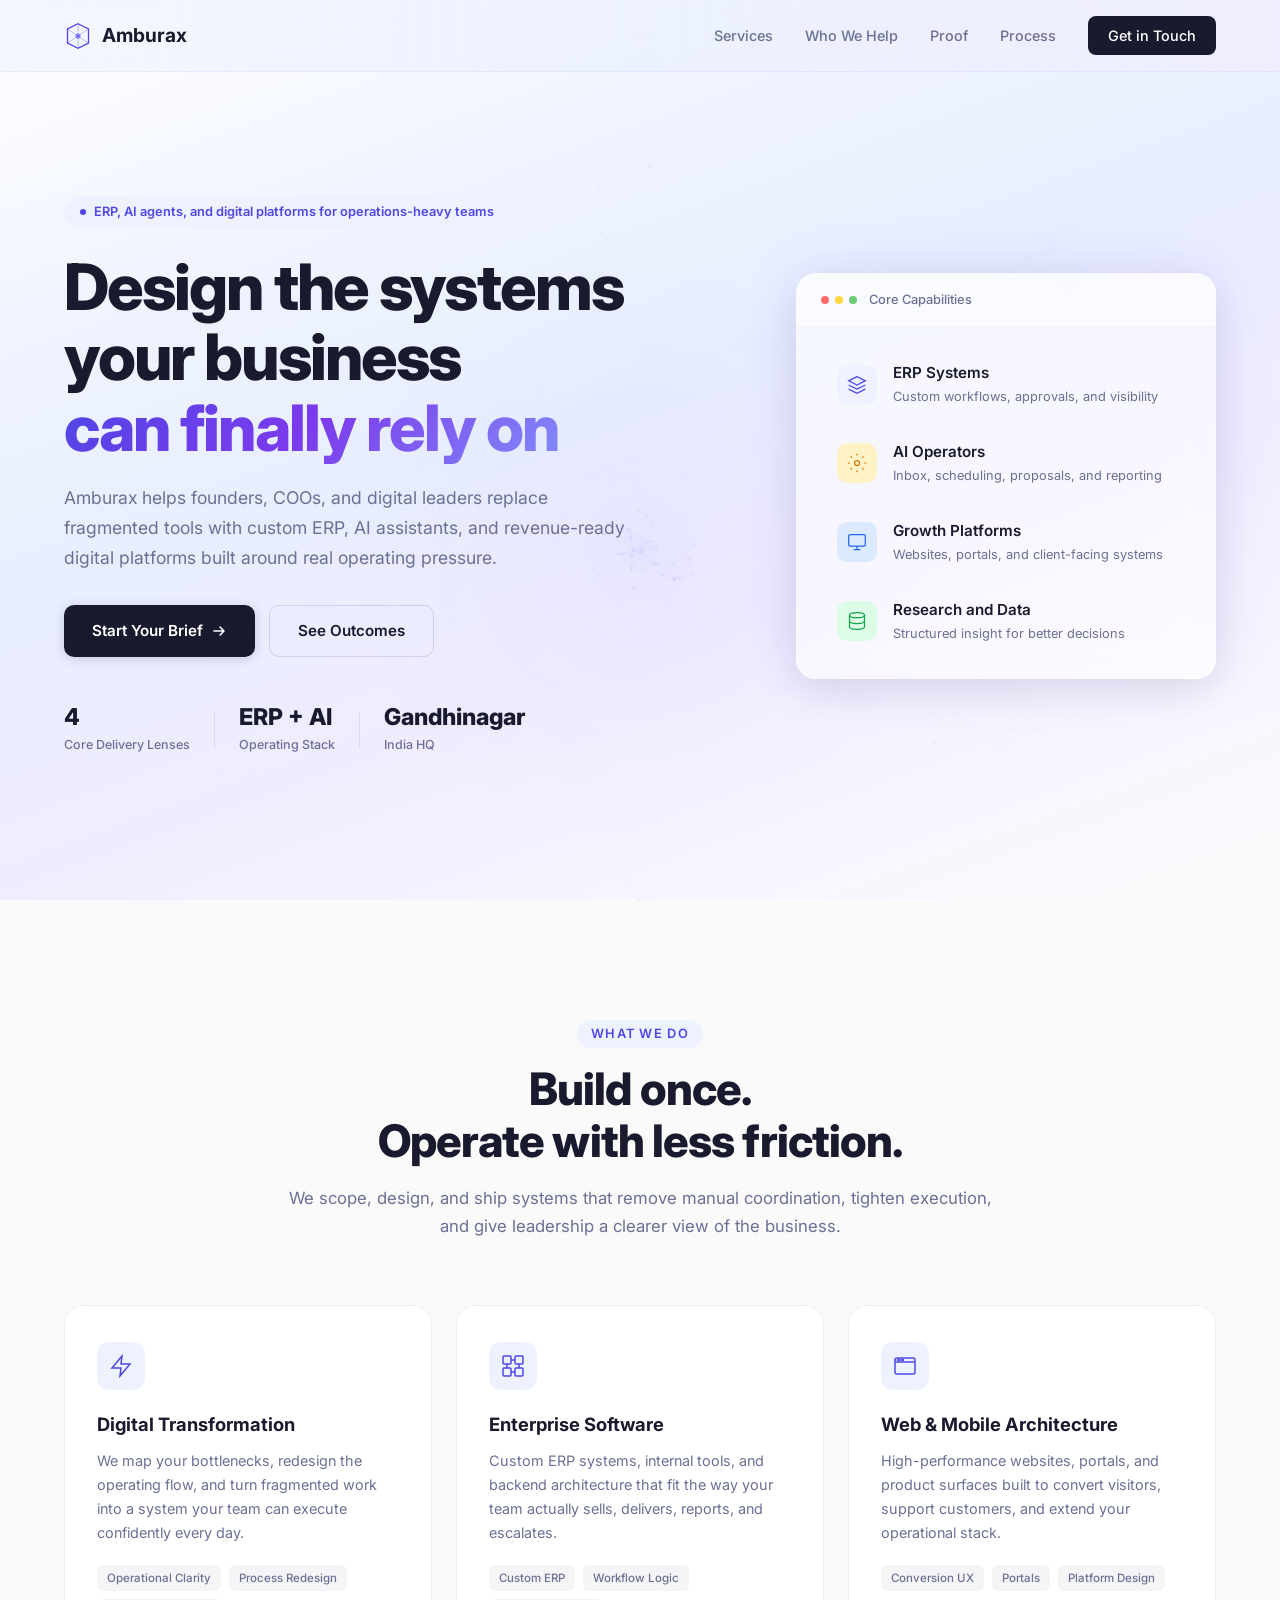
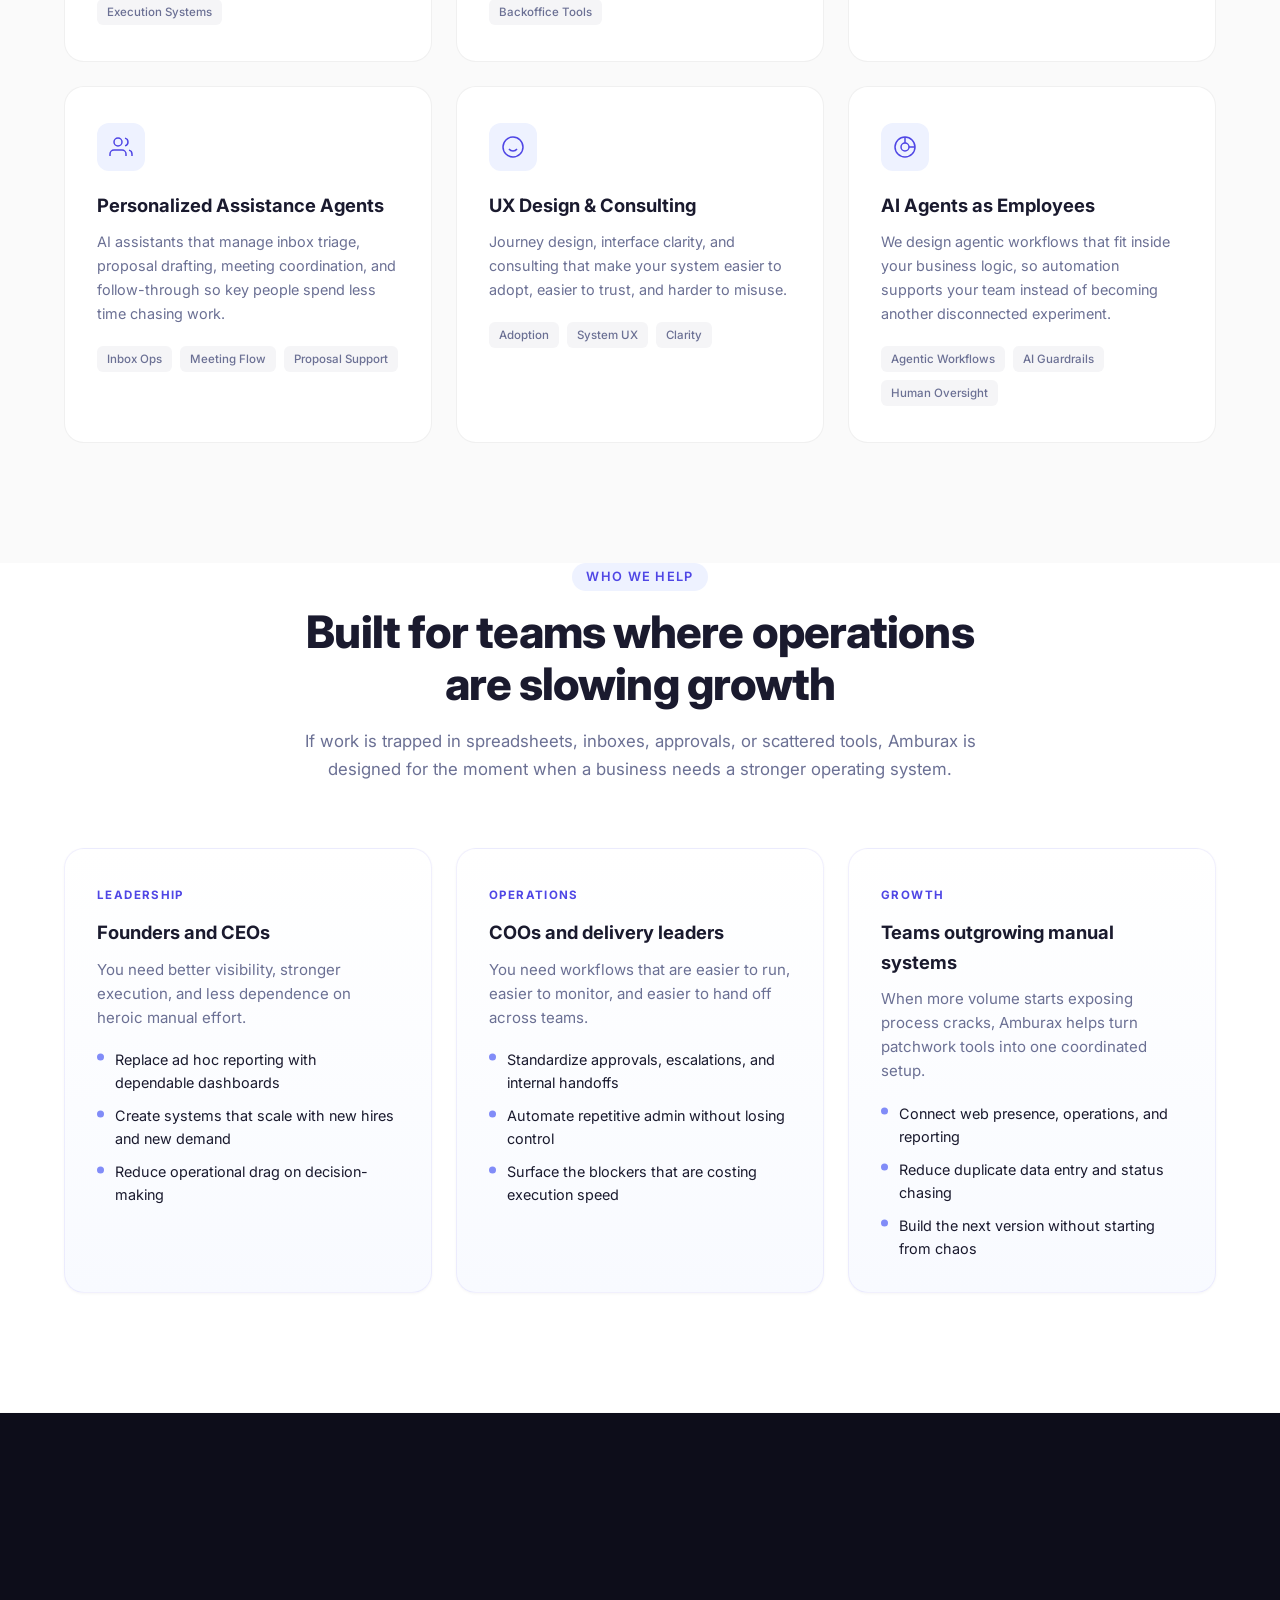
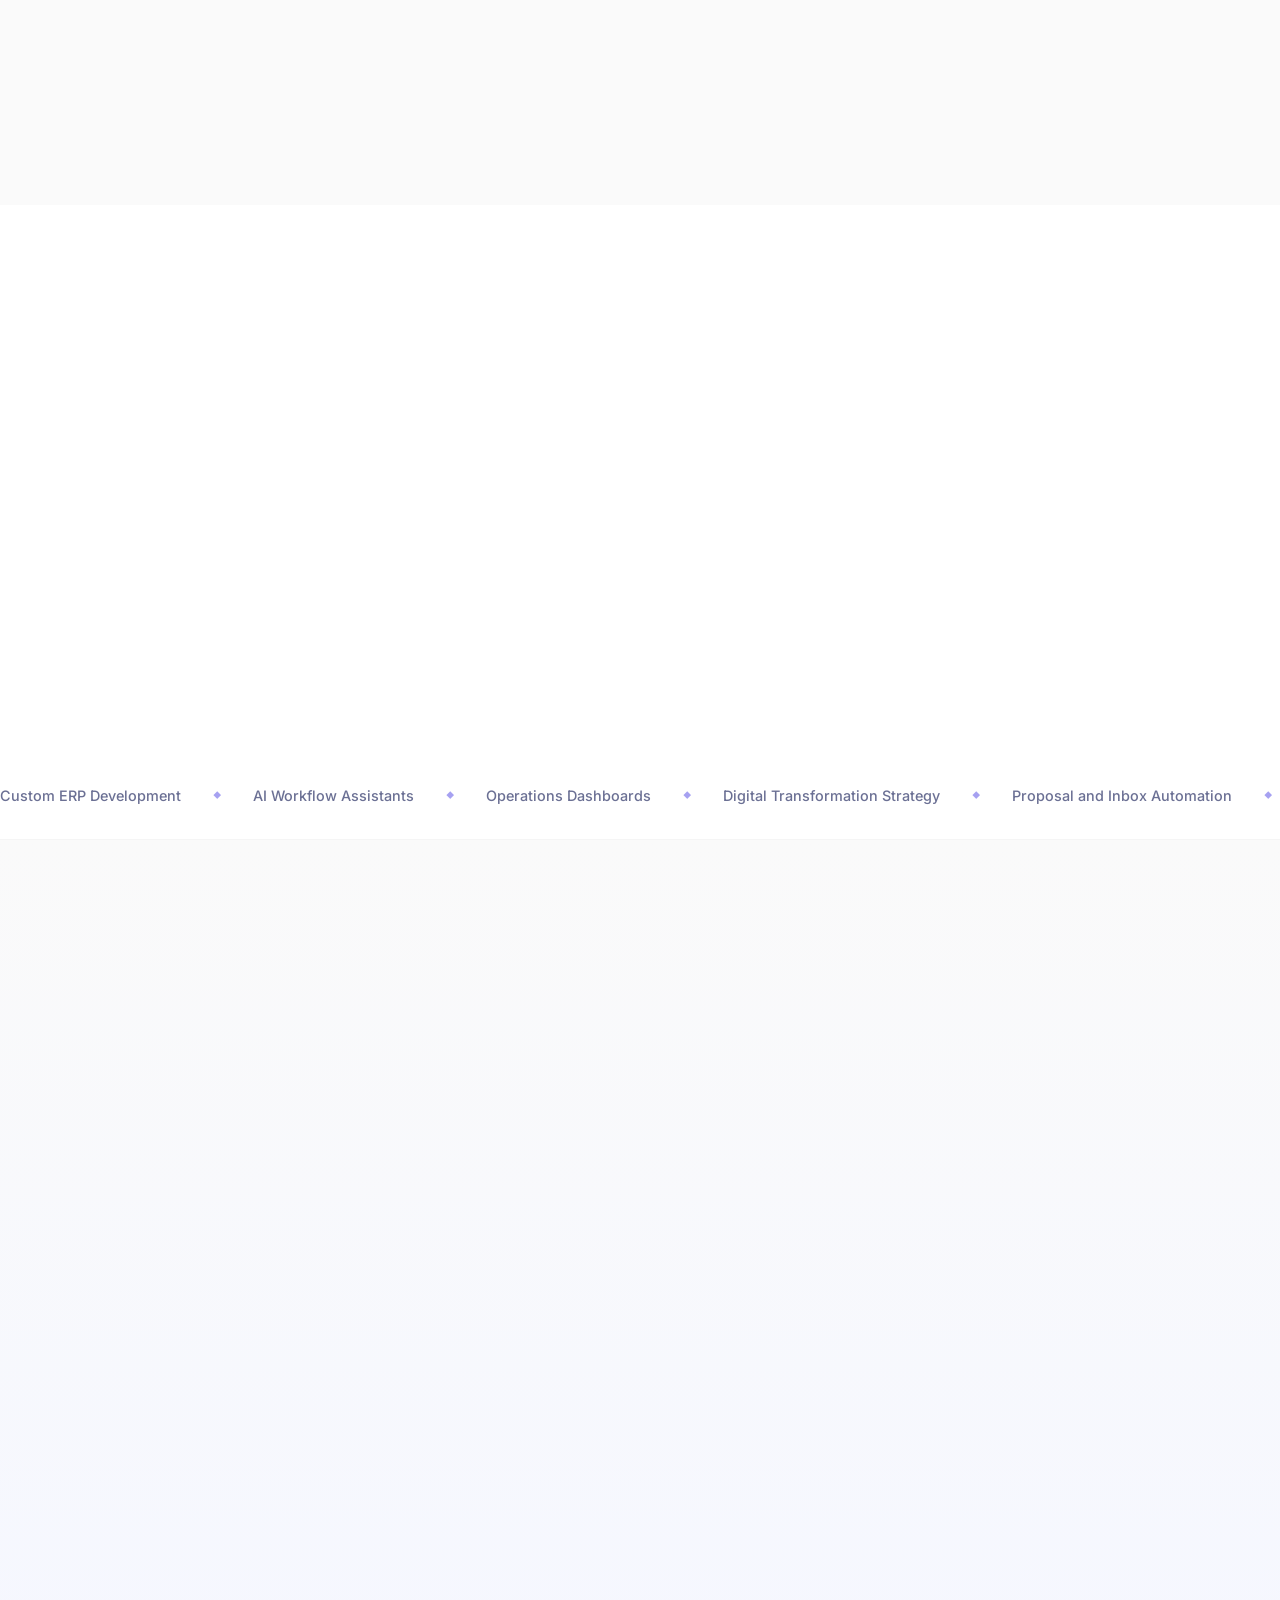
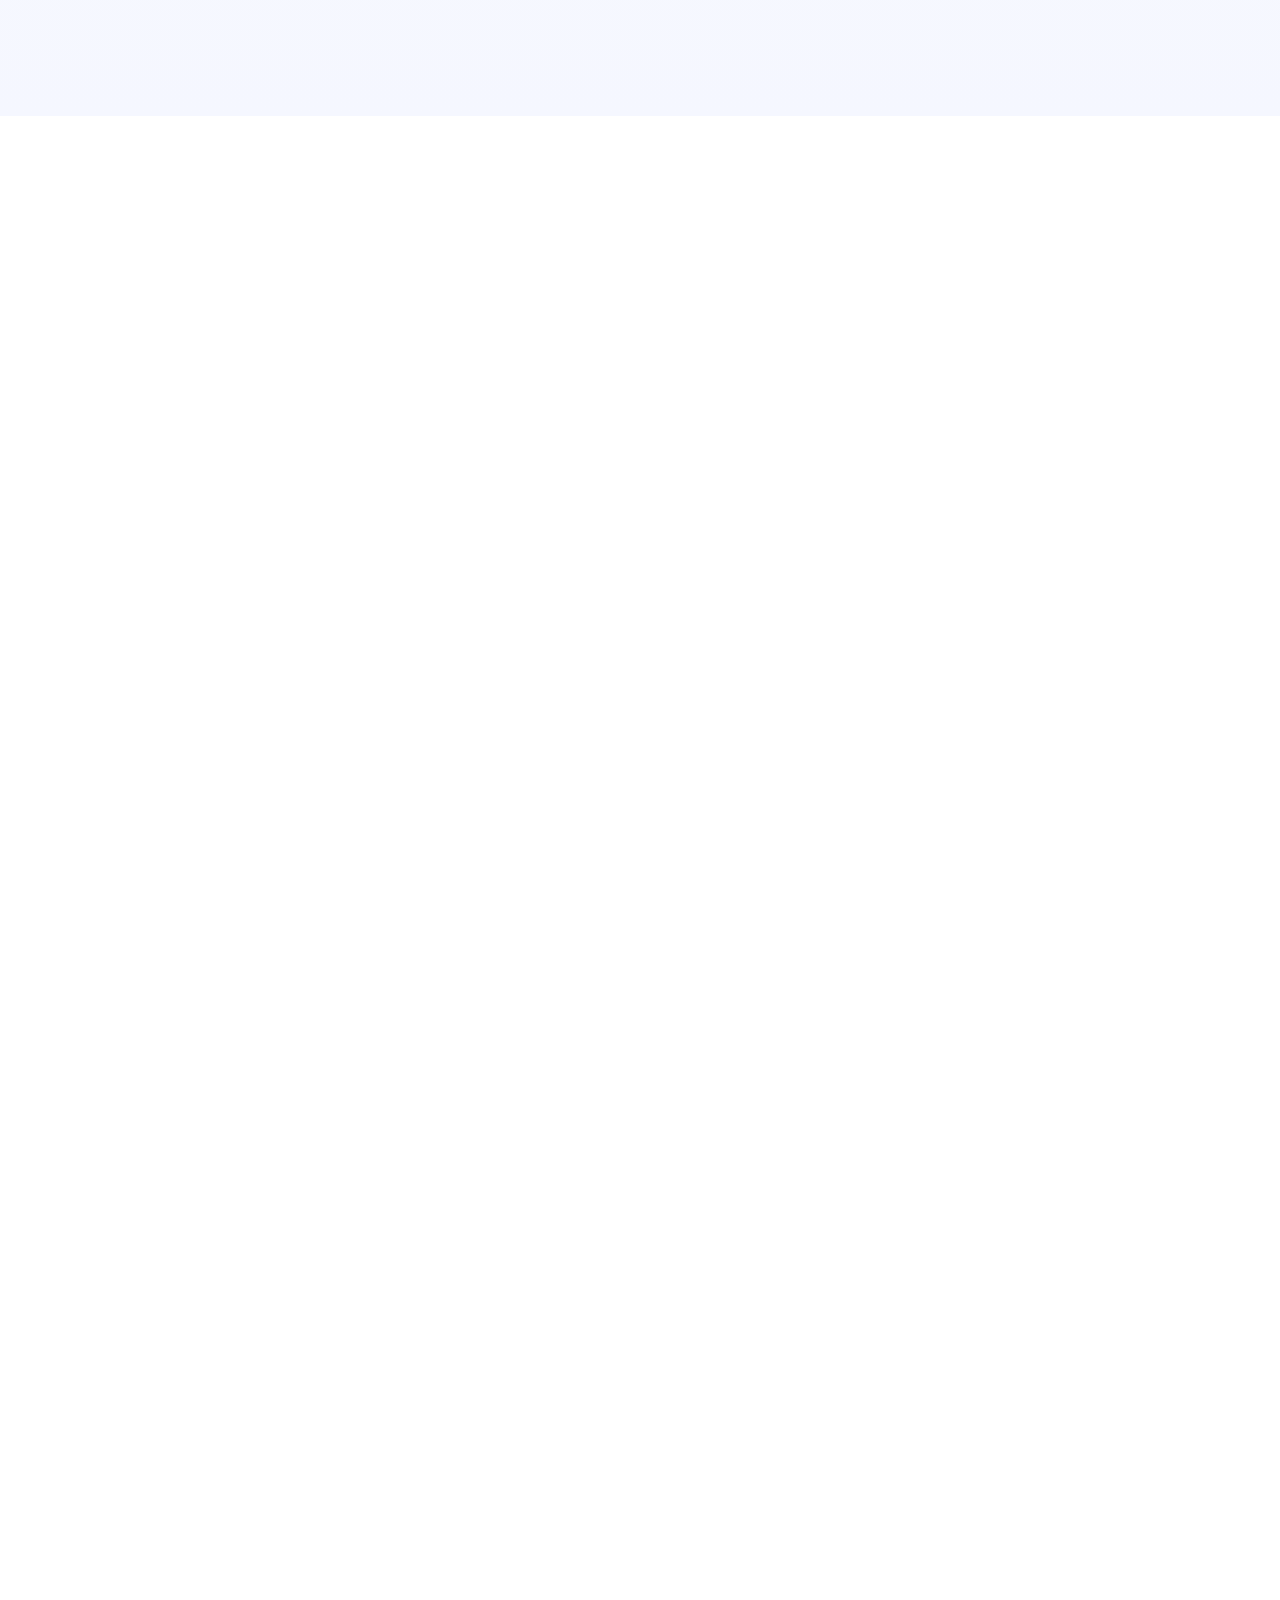
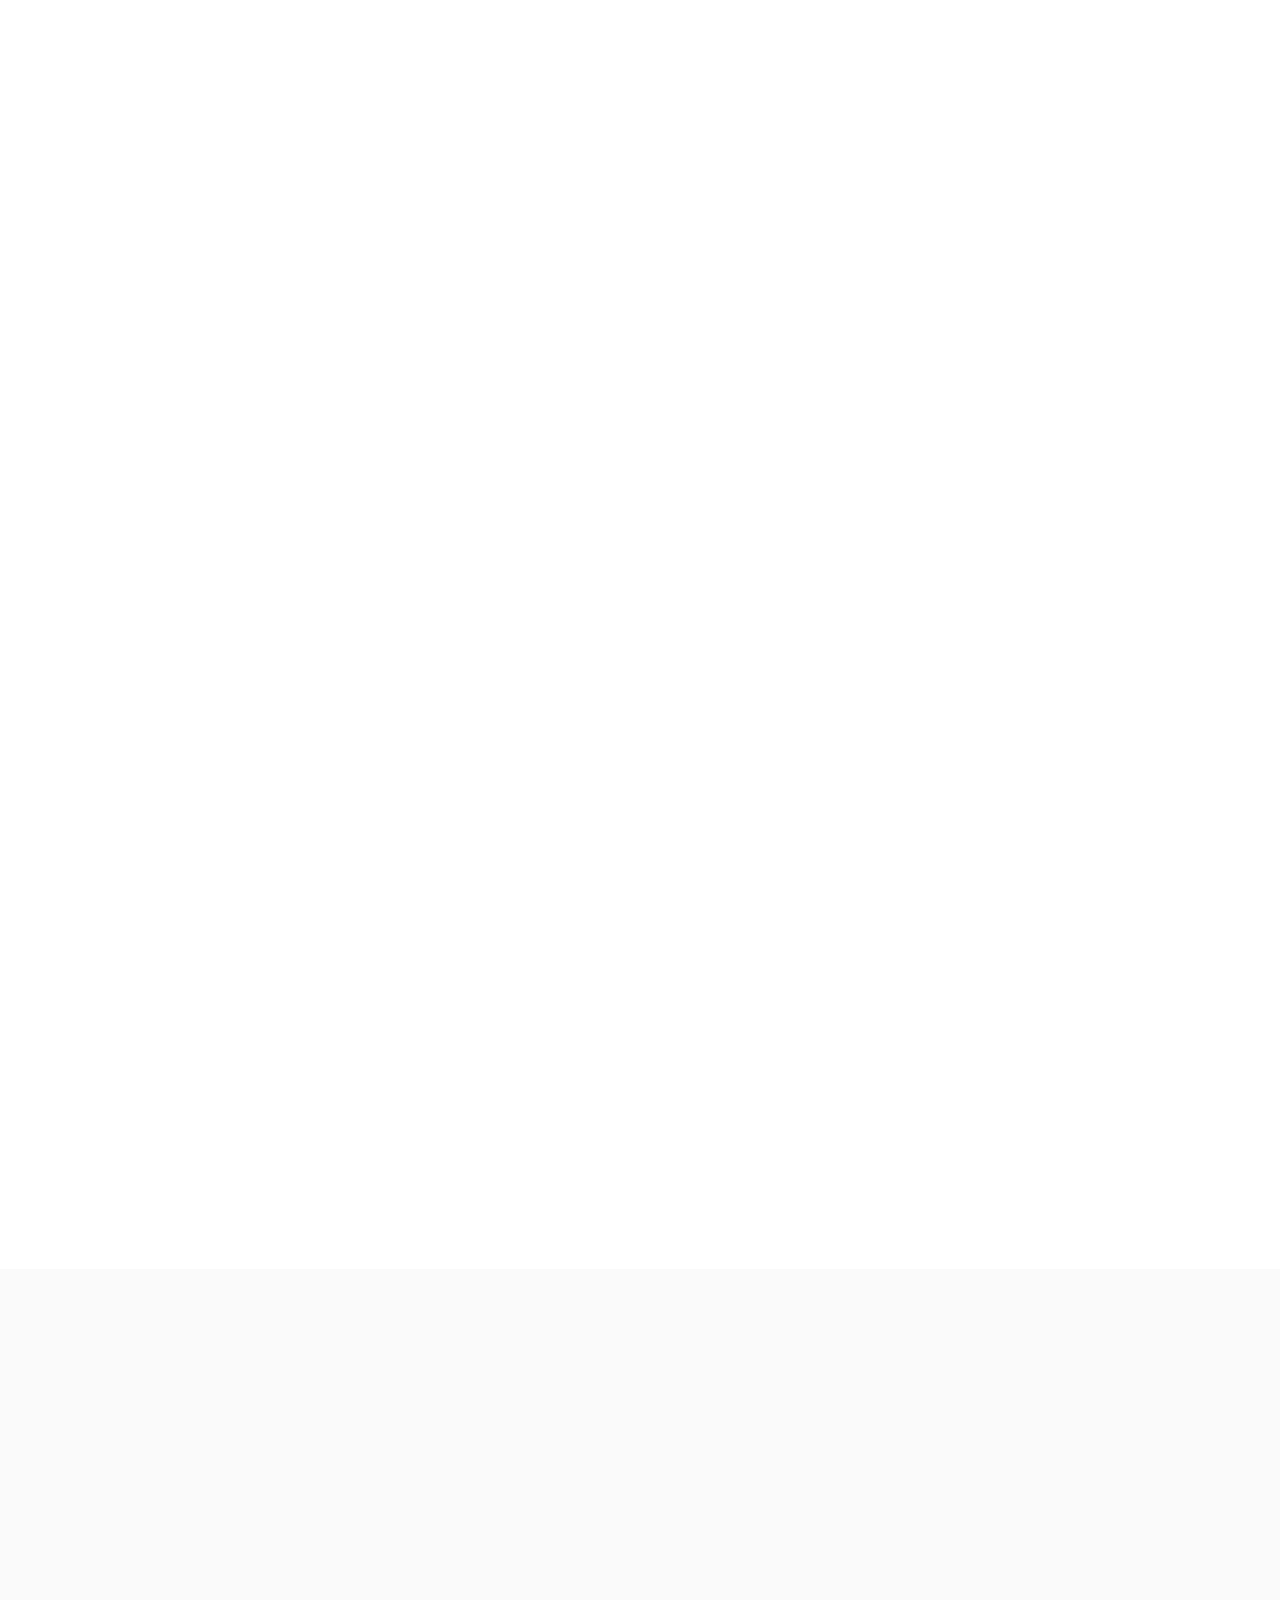
==== commit 2b19b4f3: "Ship production-ready landing site and Resend contact flow" ====
--- a/index.html
+++ b/index.html
@@ -3,20 +3,119 @@
 <head>
     <meta charset="UTF-8">
     <meta name="viewport" content="width=device-width, initial-scale=1.0">
-    <meta name="description" content="Amburax — Next-Gen Software Engineering. High-velocity software architecture, autonomous AI ecosystems, and enterprise-grade digital platforms engineered to scale.">
-    <meta name="keywords" content="Amburax, AI, ERP, Digital Transformation, Autonomous AI Agents, Enterprise Software, Cloud Infrastructure">
+    <meta name="description" content="Amburax builds custom ERP systems, AI assistants, and digital platforms for operations-heavy teams that need less friction, clearer visibility, and stronger growth systems.">
+    <meta name="keywords" content="Amburax, custom ERP development, AI agents for business, digital transformation consulting, enterprise software development, web platform engineering, Gandhinagar software company">
     <meta name="author" content="Amburax">
-    <title>Amburax — The Axis of Engineering Excellence</title>
+    <meta name="robots" content="index, follow">
+    <meta name="theme-color" content="#4f46e5">
+    <meta name="application-name" content="Amburax">
+    <meta name="geo.region" content="IN-GJ">
+    <meta name="geo.placename" content="Gandhinagar, Gujarat, India">
+    <link rel="canonical" href="https://www.amburax.com/">
+    <meta property="og:type" content="website">
+    <meta property="og:title" content="Amburax | Custom ERP, AI Agents, and Digital Platforms">
+    <meta property="og:description" content="Amburax helps founders, COOs, and digital leaders replace fragmented operations with custom ERP, AI assistants, and conversion-ready digital platforms.">
+    <meta property="og:url" content="https://www.amburax.com/">
+    <meta property="og:site_name" content="Amburax">
+    <meta property="og:image" content="https://www.amburax.com/og-image.svg">
+    <meta name="twitter:card" content="summary_large_image">
+    <meta name="twitter:title" content="Amburax | Custom ERP, AI Agents, and Digital Platforms">
+    <meta name="twitter:description" content="Custom ERP, AI operators, and digital platforms designed to reduce operational friction and increase execution speed.">
+    <meta name="twitter:image" content="https://www.amburax.com/og-image.svg">
+    <title>Amburax | Custom ERP, AI Agents, and Digital Platforms</title>
+    <script>document.documentElement.dataset.js = 'true';</script>
     <link rel="preconnect" href="https://fonts.googleapis.com">
     <link rel="preconnect" href="https://fonts.gstatic.com" crossorigin>
     <link href="https://fonts.googleapis.com/css2?family=Inter:wght@300;400;500;600;700;800&display=swap" rel="stylesheet">
-    <link rel="stylesheet" href="styles.css">
+    <link rel="icon" type="image/svg+xml" href="favicon.svg">
+    <link rel="manifest" href="site.webmanifest">
+    <link rel="stylesheet" href="css/base.css">
+    <link rel="stylesheet" href="css/sections.css">
+    <link rel="stylesheet" href="css/performance.css">
+    <link rel="stylesheet" href="css/responsive.css">
+    <script type="application/ld+json">
+    {
+      "@context": "https://schema.org",
+      "@graph": [
+        {
+          "@type": "ProfessionalService",
+          "@id": "https://www.amburax.com/#organization",
+          "name": "Amburax",
+          "url": "https://www.amburax.com/",
+          "logo": "https://www.amburax.com/favicon.svg",
+          "image": "https://www.amburax.com/og-image.svg",
+          "description": "Amburax builds custom ERP systems, AI assistants, and digital platforms for operations-heavy teams.",
+          "email": "hello@amburax.com",
+          "address": {
+            "@type": "PostalAddress",
+            "addressLocality": "Gandhinagar",
+            "addressRegion": "Gujarat",
+            "addressCountry": "IN"
+          },
+          "areaServed": [
+            "Gandhinagar",
+            "Gujarat",
+            "India"
+          ],
+          "sameAs": [
+            "https://www.linkedin.com/company/amburax",
+            "https://www.amburax.com"
+          ],
+          "knowsAbout": [
+            "Custom ERP development",
+            "AI automation",
+            "Autonomous agents",
+            "Digital transformation",
+            "Web platform engineering",
+            "Operations software"
+          ]
+        },
+        {
+          "@type": "FAQPage",
+          "@id": "https://www.amburax.com/#faq",
+          "mainEntity": [
+            {
+              "@type": "Question",
+              "name": "What does Amburax build?",
+              "acceptedAnswer": {
+                "@type": "Answer",
+                "text": "Amburax designs custom ERP systems, AI assistants, operational dashboards, websites, portals, and digital platforms for teams that need clearer execution and less manual coordination."
+              }
+            },
+            {
+              "@type": "Question",
+              "name": "Who is Amburax best suited for?",
+              "acceptedAnswer": {
+                "@type": "Answer",
+                "text": "Amburax is best suited for founders, COOs, operations leaders, and business teams that are outgrowing spreadsheets, disconnected tools, and manual handoffs."
+              }
+            },
+            {
+              "@type": "Question",
+              "name": "Is Amburax based in India?",
+              "acceptedAnswer": {
+                "@type": "Answer",
+                "text": "Yes. Amburax is headquartered in Gandhinagar, Gujarat, India."
+              }
+            },
+            {
+              "@type": "Question",
+              "name": "How do new projects usually start?",
+              "acceptedAnswer": {
+                "@type": "Answer",
+                "text": "Projects usually begin with a discovery conversation, a review of operational friction points, and a scoped recommendation covering architecture, delivery phases, and likely automation opportunities."
+              }
+            }
+          ]
+        }
+      ]
+    }
+    </script>
 </head>
 <body>
-    <!-- ═══════════════════════════════════════════════════
-         NAVIGATION
-         ═══════════════════════════════════════════════════ -->
-    <nav class="navbar" id="navbar">
+    <a href="#main-content" class="skip-link">Skip to content</a>
+
+    <nav class="navbar" id="navbar" aria-label="Primary">
         <div class="nav-container">
             <a href="#" class="nav-logo" id="nav-logo">
                 <svg class="logo-icon" viewBox="0 0 32 32" fill="none" xmlns="http://www.w3.org/2000/svg">
@@ -30,12 +129,12 @@
             </a>
             <div class="nav-links" id="nav-links">
                 <a href="#services" class="nav-link">Services</a>
-                <a href="#divisions" class="nav-link">Divisions</a>
+                <a href="#focus" class="nav-link">Who We Help</a>
+                <a href="#proof" class="nav-link">Proof</a>
                 <a href="#process" class="nav-link">Process</a>
-                <a href="#about" class="nav-link">About</a>
-                <a href="#contact" class="nav-link nav-link-cta">Get in Touch</a>
-            </div>
-            <button class="nav-toggle" id="nav-toggle" aria-label="Toggle navigation">
+                <a href="#contact" class="nav-link nav-link-cta" data-track="cta_click" data-track-location="nav" data-track-label="get_in_touch">Get in Touch</a>
+            </div>
+            <button class="nav-toggle" id="nav-toggle" aria-label="Toggle navigation" aria-controls="nav-links" aria-expanded="false">
                 <span></span>
                 <span></span>
                 <span></span>
@@ -43,547 +142,664 @@
         </div>
     </nav>
 
-    <!-- ═══════════════════════════════════════════════════
-         HERO SECTION — 3-Layer Animated Background
-         Layer 1: CSS gradient (sky)
-         Layer 2: Canvas particle system (generative motion)
-         Layer 3: Mouse-reactive parallax
-         ═══════════════════════════════════════════════════ -->
-    <section class="hero" id="hero">
-        <!-- Layer 1: Base sky gradient (pure CSS) -->
-        <div class="hero-gradient-layer"></div>
-        
-        <!-- Layer 2 & 3: Canvas for particles + mouse interaction -->
-        <canvas id="hero-canvas" class="hero-canvas"></canvas>
-        
-        <!-- Hero Content -->
-        <div class="hero-content">
-            <div class="hero-left">
-                <div class="hero-badge">
-                    <span class="badge-dot"></span>
-                    <span>Next-Gen Software Engineering</span>
-                </div>
-                <h1 class="hero-headline" id="hero-headline">
-                    Build Systems That<br>
-                    <span class="headline-gradient">Run Your Business</span>
-                </h1>
-                <p class="hero-subtext">
-                    Amburax designs ERP, AI, and digital platforms that reduce operational friction and enable growth. We architect autonomous integrated systems that understand your intent.
-                </p>
-                <div class="hero-buttons">
-                    <a href="#contact" class="btn btn-primary" id="btn-get-started">
-                        <span>Get Started</span>
-                        <svg width="16" height="16" viewBox="0 0 16 16" fill="none">
-                            <path d="M3 8H13M13 8L9 4M13 8L9 12" stroke="currentColor" stroke-width="1.5" stroke-linecap="round" stroke-linejoin="round"/>
-                        </svg>
-                    </a>
-                    <a href="#services" class="btn btn-secondary" id="btn-solutions">
-                        <span>View Solutions</span>
-                    </a>
-                </div>
-                <div class="hero-metrics">
-                    <div class="metric">
-                        <span class="metric-value">4</span>
-                        <span class="metric-label">Core Divisions</span>
-                    </div>
-                    <div class="metric-divider"></div>
-                    <div class="metric">
-                        <span class="metric-value">17+</span>
-                        <span class="metric-label">Specialities</span>
-                    </div>
-                    <div class="metric-divider"></div>
-                    <div class="metric">
-                        <span class="metric-value">∞</span>
-                        <span class="metric-label">Scalability</span>
-                    </div>
-                </div>
-            </div>
-            <div class="hero-right">
-                <div class="glass-card" id="glass-card">
-                    <div class="glass-card-header">
-                        <div class="glass-dots">
-                            <span></span><span></span><span></span>
-                        </div>
-                        <span class="glass-card-title">Core Capabilities</span>
-                    </div>
-                    <div class="glass-card-body">
-                        <div class="capability-item">
-                            <div class="capability-icon">
-                                <svg viewBox="0 0 24 24" fill="none" stroke="currentColor" stroke-width="1.5">
-                                    <path d="M12 2L2 7L12 12L22 7L12 2Z"/>
-                                    <path d="M2 17L12 22L22 17"/>
-                                    <path d="M2 12L12 17L22 12"/>
-                                </svg>
-                            </div>
-                            <div>
-                                <h4>ERP Systems</h4>
-                                <p>Enterprise-grade resource planning</p>
-                            </div>
-                        </div>
-                        <div class="capability-item">
-                            <div class="capability-icon icon-ai">
-                                <svg viewBox="0 0 24 24" fill="none" stroke="currentColor" stroke-width="1.5">
-                                    <circle cx="12" cy="12" r="3"/>
-                                    <path d="M12 1V3M12 21V23M4.22 4.22L5.64 5.64M18.36 18.36L19.78 19.78M1 12H3M21 12H23M4.22 19.78L5.64 18.36M18.36 5.64L19.78 4.22"/>
-                                </svg>
-                            </div>
-                            <div>
-                                <h4>AI Automation</h4>
-                                <p>Autonomous agent workflows</p>
-                            </div>
-                        </div>
-                        <div class="capability-item">
-                            <div class="capability-icon icon-platform">
-                                <svg viewBox="0 0 24 24" fill="none" stroke="currentColor" stroke-width="1.5">
-                                    <rect x="2" y="3" width="20" height="14" rx="2"/>
-                                    <path d="M8 21H16M12 17V21"/>
-                                </svg>
-                            </div>
-                            <div>
-                                <h4>Digital Platforms</h4>
-                                <p>Scalable cloud ecosystems</p>
-                            </div>
-                        </div>
-                        <div class="capability-item">
-                            <div class="capability-icon icon-data">
-                                <svg viewBox="0 0 24 24" fill="none" stroke="currentColor" stroke-width="1.5">
-                                    <ellipse cx="12" cy="5" rx="9" ry="3"/>
-                                    <path d="M21 12C21 13.66 17 15 12 15C7 15 3 13.66 3 12"/>
-                                    <path d="M3 5V19C3 20.66 7 22 12 22C17 22 21 20.66 21 19V5"/>
-                                </svg>
-                            </div>
-                            <div>
-                                <h4>Data Research</h4>
-                                <p>Strategic database intelligence</p>
-                            </div>
-                        </div>
-                    </div>
-                </div>
-            </div>
-        </div>
-    </section>
-
-    <!-- ═══════════════════════════════════════════════════
-         SERVICES SECTION — Hoverable Cards
-         ═══════════════════════════════════════════════════ -->
-    <section class="section services-section" id="services">
-        <div class="container">
-            <div class="section-header">
-                <span class="section-label">What We Do</span>
-                <h2 class="section-title">Engineering Excellence,<br>Delivered at Scale</h2>
-                <p class="section-subtitle">From autonomous AI agents to enterprise-grade platforms, we build software that works for you — not the other way around.</p>
-            </div>
-            <div class="services-grid" id="services-grid">
-                <div class="service-card" id="service-transform">
-                    <div class="service-card-glow"></div>
-                    <div class="service-icon">
-                        <svg viewBox="0 0 24 24" fill="none" stroke="currentColor" stroke-width="1.5">
-                            <path d="M13 2L3 14H12L11 22L21 10H12L13 2Z"/>
-                        </svg>
-                    </div>
-                    <h3>Digital Transformation</h3>
-                    <p>End-to-end digital strategy that modernizes your operations. We replace traditional cycles with autonomous systems that monitor themselves and scale with your business.</p>
-                    <div class="service-tags">
-                        <span>Modernization</span>
-                        <span>Strategy</span>
-                        <span>Scalable Systems</span>
-                    </div>
-                </div>
-                <div class="service-card" id="service-erp">
-                    <div class="service-card-glow"></div>
-                    <div class="service-icon">
-                        <svg viewBox="0 0 24 24" fill="none" stroke="currentColor" stroke-width="1.5">
-                            <rect x="2" y="2" width="8" height="8" rx="1"/>
-                            <rect x="14" y="2" width="8" height="8" rx="1"/>
-                            <rect x="2" y="14" width="8" height="8" rx="1"/>
-                            <rect x="14" y="14" width="8" height="8" rx="1"/>
-                            <path d="M10 6H14M6 10V14M18 10V14M10 18H14"/>
-                        </svg>
-                    </div>
-                    <h3>Enterprise Software</h3>
-                    <p>Custom ERP systems, product engineering, and backend development that integrate seamlessly into your operational backbone.</p>
-                    <div class="service-tags">
-                        <span>ERP</span>
-                        <span>Product Engineering</span>
-                        <span>Backend</span>
-                    </div>
-                </div>
-                <div class="service-card" id="service-web">
-                    <div class="service-card-glow"></div>
-                    <div class="service-icon">
-                        <svg viewBox="0 0 24 24" fill="none" stroke="currentColor" stroke-width="1.5">
-                            <path d="M4 4H20C21.1 4 22 4.9 22 6V18C22 19.1 21.1 20 20 20H4C2.9 20 2 19.1 2 18V6C2 4.9 2.9 4 4 4Z"/>
-                            <path d="M2 8H22"/>
-                            <circle cx="5" cy="6" r="0.5" fill="currentColor"/>
-                            <circle cx="7.5" cy="6" r="0.5" fill="currentColor"/>
-                            <circle cx="10" cy="6" r="0.5" fill="currentColor"/>
-                        </svg>
-                    </div>
-                    <h3>Web & Mobile Architecture</h3>
-                    <p>High-performance, scalable web applications and mobile platforms built with microservices architecture and modern frameworks.</p>
-                    <div class="service-tags">
-                        <span>Microservices</span>
-                        <span>Scalable Apps</span>
-                        <span>System Design</span>
-                    </div>
-                </div>
-                <div class="service-card" id="service-agents">
-                    <div class="service-card-glow"></div>
-                    <div class="service-icon">
-                        <svg viewBox="0 0 24 24" fill="none" stroke="currentColor" stroke-width="1.5">
-                            <path d="M17 21V19A4 4 0 0 0 13 15H5A4 4 0 0 0 1 19V21"/>
-                            <circle cx="9" cy="7" r="4"/>
-                            <path d="M23 21V19A4 4 0 0 0 20 15.13"/>
-                            <path d="M16 3.13A4 4 0 0 1 16 10.87"/>
-                        </svg>
-                    </div>
-                    <h3>Personalized Assistance Agents</h3>
-                    <p>AI agents that manage your emails, proposals, meetings, and daily operations — doing the heavy lifting so founders, owners, and managers stay free from manual toil.</p>
-                    <div class="service-tags">
-                        <span>Email Management</span>
-                        <span>Meeting Scheduling</span>
-                        <span>Proposal Drafting</span>
-                    </div>
-                </div>
-                <div class="service-card" id="service-ux">
-                    <div class="service-card-glow"></div>
-                    <div class="service-icon">
-                        <svg viewBox="0 0 24 24" fill="none" stroke="currentColor" stroke-width="1.5">
-                            <circle cx="12" cy="12" r="10"/>
-                            <path d="M8 14S9.5 16 12 16S16 14 16 14"/>
-                            <line x1="9" y1="9" x2="9.01" y2="9"/>
-                            <line x1="15" y1="9" x2="15.01" y2="9"/>
-                        </svg>
-                    </div>
-                    <h3>UX Design & Consulting</h3>
-                    <p>User experience design, digital transformation strategy, and IT consulting that puts human intent at the center of every system.</p>
-                    <div class="service-tags">
-                        <span>UX Design</span>
-                        <span>Strategy</span>
-                        <span>Consulting</span>
-                    </div>
-                </div>
-                <div class="service-card" id="service-ai">
-                    <div class="service-card-glow"></div>
-                    <div class="service-icon">
-                        <svg viewBox="0 0 24 24" fill="none" stroke="currentColor" stroke-width="1.5">
-                            <path d="M12 2A10 10 0 1 0 22 12"/>
-                            <path d="M12 2A10 10 0 0 1 22 12"/>
-                            <circle cx="12" cy="12" r="4"/>
-                            <path d="M12 8V2M16 12H22"/>
-                        </svg>
-                    </div>
-                    <h3>AI Agents as Employees</h3>
-                    <p>Your systems should work for you, not the other way around. We build autonomous AI agents that handle your operational burden — so your team focuses on what matters.</p>
-                    <div class="service-tags">
-                        <span>Autonomous Agents</span>
-                        <span>Workflow Automation</span>
-                        <span>Agentic Systems</span>
-                    </div>
-                </div>
-            </div>
-        </div>
-    </section>
-
-    <!-- ═══════════════════════════════════════════════════
-         DIVISIONS SECTION — Business Units
-         ═══════════════════════════════════════════════════ -->
-    <section class="section divisions-section" id="divisions">
-        <div class="container">
-            <div class="section-header">
-                <span class="section-label">Our Divisions</span>
-                <h2 class="section-title">A Multi-Dimensional<br>Digital Utility Firm</h2>
-                <p class="section-subtitle">Four specialized wings working in concert to deliver comprehensive digital transformation.</p>
-            </div>
-            <div class="divisions-grid">
-                <div class="division-card" id="div-enterprise">
-                    <div class="division-number">01</div>
-                    <h3>Autonomous Enterprise Hub</h3>
-                    <p>High-end ERP and specialized agentic mobile applications. We build systems that run autonomously, freeing your teams to focus on strategy.</p>
-                    <div class="division-line"></div>
-                </div>
-                <div class="division-card" id="div-media">
-                    <div class="division-number">02</div>
-                    <h3>Media & Broadcasting Wing</h3>
-                    <p>Infrastructure for online radio, terrestrial stations, and digital content distribution. Complete media technology stack from production to delivery.</p>
-                    <div class="division-line"></div>
-                </div>
-                <div class="division-card" id="div-publishing">
-                    <div class="division-number">03</div>
-                    <h3>Intellectual Publishing</h3>
-                    <p>E-learning modules, academic content, and technical awareness platforms. Knowledge distribution at scale with modern pedagogical technology.</p>
-                    <div class="division-line"></div>
-                </div>
-                <div class="division-card" id="div-research">
-                    <div class="division-number">04</div>
-                    <h3>Data Research Labs</h3>
-                    <p>Community-driven field research and strategic database management. Turning raw data into actionable intelligence for enterprise decision-making.</p>
-                    <div class="division-line"></div>
-                </div>
-            </div>
-        </div>
-    </section>
-
-    <!-- ═══════════════════════════════════════════════════
-         HOW IT WORKS — 3 Step Process
-         ═══════════════════════════════════════════════════ -->
-    <section class="section process-section" id="process">
-        <div class="container">
-            <div class="section-header">
-                <span class="section-label">How It Works</span>
-                <h2 class="section-title">From Vision to<br>Autonomous Systems</h2>
-            </div>
-            <div class="process-steps">
-                <div class="process-step" id="step-1">
-                    <div class="step-number">01</div>
-                    <div class="step-content">
-                        <h3>Discovery & Architecture</h3>
-                        <p>We deeply understand your operational landscape, identify friction points, and architect a system blueprint that aligns technology with your strategic intent.</p>
-                    </div>
-                    <div class="step-connector"></div>
-                </div>
-                <div class="process-step" id="step-2">
-                    <div class="step-number">02</div>
-                    <div class="step-content">
-                        <h3>Engineering & Integration</h3>
-                        <p>Our engineering teams build high-velocity, production-grade software using microservices, cloud-native infrastructure, and AI-first design principles.</p>
-                    </div>
-                    <div class="step-connector"></div>
-                </div>
-                <div class="process-step" id="step-3">
-                    <div class="step-number">03</div>
-                    <div class="step-content">
-                        <h3>Deployment & Autonomy</h3>
-                        <p>We deploy, optimize, and hand over systems that monitor themselves, adapt to your workflows, and scale autonomously — giving you the freedom to lead.</p>
-                    </div>
-                </div>
-            </div>
-        </div>
-    </section>
-
-    <!-- ═══════════════════════════════════════════════════
-         STATEMENT SECTION — Large Typography
-         ═══════════════════════════════════════════════════ -->
-    <section class="section statement-section" id="about">
-        <div class="container">
-            <div class="statement-content">
-                <p class="statement-text" id="statement-text">
-                    We aren't here to build more <em>"apps"</em> you have to manage. We are here to architect 
-                    <span class="statement-highlight">autonomous integrated systems</span> 
-                    that understand your intent — granting you the ultimate competitive advantage: 
-                    <span class="statement-highlight">the freedom to lead.</span>
-                </p>
-                <div class="statement-attribution">
-                    <div class="statement-line"></div>
-                    <span>The Amburax Philosophy</span>
-                </div>
-            </div>
-        </div>
-    </section>
-
-    <!-- ═══════════════════════════════════════════════════
-         TECH MARQUEE — Scrolling Specialties
-         ═══════════════════════════════════════════════════ -->
-    <section class="marquee-section">
-        <div class="marquee-track">
-            <div class="marquee-content" id="marquee-content">
-                <span>Autonomous AI Agents</span>
-                <span class="marquee-dot">◆</span>
-                <span>Personalized Assistance</span>
-                <span class="marquee-dot">◆</span>
-                <span>Enterprise Software</span>
-                <span class="marquee-dot">◆</span>
-                <span>Agentic Workflows</span>
-                <span class="marquee-dot">◆</span>
-                <span>Digital Transformation</span>
-                <span class="marquee-dot">◆</span>
-                <span>System Design</span>
-                <span class="marquee-dot">◆</span>
-                <span>Web & Mobile Architecture</span>
-                <span class="marquee-dot">◆</span>
-                <span>ERP Systems</span>
-                <span class="marquee-dot">◆</span>
-                <span>UX Design</span>
-                <span class="marquee-dot">◆</span>
-                <span>Product Engineering</span>
-                <span class="marquee-dot">◆</span>
-                <span>IT Consulting</span>
-                <span class="marquee-dot">◆</span>
-                <span>Scalable Platforms</span>
-                <span class="marquee-dot">◆</span>
-            </div>
-        </div>
-    </section>
-
-    <!-- ═══════════════════════════════════════════════════
-         SHOWCASE SECTION — Demo Cards
-         ═══════════════════════════════════════════════════ -->
-    <section class="section showcase-section" id="showcase">
-        <div class="container">
-            <div class="section-header">
-                <span class="section-label">See It In Action</span>
-                <h2 class="section-title">Real Impact,<br>Real Results</h2>
-                <p class="section-subtitle">From autonomous agents managing daily operations to enterprise systems driving revenue — see how Amburax transforms businesses.</p>
-            </div>
-            <div class="showcase-grid">
-                <!-- AGENT DEMO: Animated live workflow -->
-                <div class="showcase-card showcase-card-large" id="showcase-agents">
-                    <div class="showcase-visual">
-                        <div class="showcase-mockup mockup-agent">
-                            <div class="mockup-bar"><span></span><span></span><span></span></div>
-                            <div class="mockup-agent-flow">
-                                <div class="agent-node agent-center">
-                                    <span class="agent-pulse"></span>
-                                    🤖 AI Agent
-                                </div>
-                                <div class="agent-lines">
-                                    <div class="agent-task active-task" data-step="1"><span class="task-icon">📧</span><span class="task-text">Managing Emails</span><span class="task-status">✓ Done</span></div>
-                                    <div class="agent-task" data-step="2"><span class="task-icon">📋</span><span class="task-text">Drafting Proposals</span><span class="task-status processing">⟳</span></div>
-                                    <div class="agent-task" data-step="3"><span class="task-icon">📅</span><span class="task-text">Scheduling Meetings</span><span class="task-status"></span></div>
-                                    <div class="agent-task" data-step="4"><span class="task-icon">📊</span><span class="task-text">Generating Reports</span><span class="task-status"></span></div>
-                                </div>
-                                <div class="agent-log">
-                                    <div class="log-line">✓ 3 emails triaged, 1 flagged for review</div>
-                                    <div class="log-line">⟳ Drafting Q2 partnership proposal...</div>
-                                </div>
-                            </div>
-                        </div>
-                    </div>
-                    <div class="showcase-info">
-                        <span class="showcase-tag">Autonomous AI Agents</span>
-                        <h3>Your Digital Workforce</h3>
-                        <p>AI agents that handle emails, proposals, meetings, and reporting — letting founders and managers focus on strategy, not manual toil.</p>
-                    </div>
-                </div>
-                <!-- ERP DEMO: Live dashboard animation -->
-                <div class="showcase-card" id="showcase-erp">
-                    <div class="showcase-visual">
-                        <div class="showcase-mockup mockup-erp">
-                            <div class="mockup-bar"><span></span><span></span><span></span></div>
-                            <div class="mockup-erp-ui">
-                                <div class="erp-sidebar">
-                                    <div class="erp-nav-item active"></div>
-                                    <div class="erp-nav-item"></div>
-                                    <div class="erp-nav-item"></div>
-                                    <div class="erp-nav-item"></div>
-                                </div>
-                                <div class="erp-main">
-                                    <div class="erp-chart">
-                                        <div class="erp-bar" style="--bar-h:40%"></div>
-                                        <div class="erp-bar" style="--bar-h:65%"></div>
-                                        <div class="erp-bar" style="--bar-h:85%"></div>
-                                        <div class="erp-bar" style="--bar-h:55%"></div>
-                                        <div class="erp-bar" style="--bar-h:95%"></div>
-                                        <div class="erp-bar" style="--bar-h:72%"></div>
-                                    </div>
-                                    <div class="erp-live-stats">
-                                        <div class="erp-stat"><span class="stat-num">2,847</span><span class="stat-lbl">Orders</span></div>
-                                        <div class="erp-stat"><span class="stat-num up">↑ 23%</span><span class="stat-lbl">Growth</span></div>
-                                        <div class="erp-stat"><span class="stat-num">0</span><span class="stat-lbl">Bottlenecks</span></div>
-                                    </div>
-                                </div>
-                            </div>
-                        </div>
-                    </div>
-                    <div class="showcase-info">
-                        <span class="showcase-tag">Enterprise Systems</span>
-                        <h3>ERP That Runs Itself</h3>
-                        <p>Autonomous enterprise platforms that monitor operations and eliminate bottlenecks before they happen.</p>
-                    </div>
-                </div>
-                <!-- WEB DEMO: Revenue growth animation -->
-                <div class="showcase-card" id="showcase-web">
-                    <div class="showcase-visual">
-                        <div class="showcase-mockup mockup-web">
-                            <div class="mockup-bar"><span></span><span></span><span></span></div>
-                            <div class="mockup-web-ui">
-                                <div class="web-nav-mock"></div>
-                                <div class="web-hero-mock">
-                                    <div class="web-visitors">
-                                        <svg class="visitor-wave" viewBox="0 0 200 40"><path class="wave-path" d="M0 35 Q30 30 50 25 T100 15 T150 10 T200 5" stroke="#4f46e5" stroke-width="2" fill="none"/></svg>
-                                        <span class="visitor-count">12.4K visitors</span>
-                                    </div>
-                                </div>
-                                <div class="web-cards-mock"><span></span><span></span><span></span></div>
-                                <div class="web-revenue">
-                                    <div class="revenue-badge">Revenue <span class="revenue-up">↑ 340%</span></div>
-                                    <svg viewBox="0 0 120 30" class="revenue-line"><path class="revenue-path" d="M0 28 Q15 25 30 20 T60 12 T90 6 T120 2" stroke="#16a34a" stroke-width="2" fill="none"/></svg>
-                                </div>
-                            </div>
-                        </div>
-                    </div>
-                    <div class="showcase-info">
-                        <span class="showcase-tag">Web Presence</span>
-                        <h3>Digital Reach, Real Revenue</h3>
-                        <p>Web platforms engineered for market reach — turning online presence into measurable business growth.</p>
-                    </div>
-                </div>
-            </div>
-            <!-- Testimonials -->
-            <div class="testimonials" id="testimonials">
-                <div class="testimonial-track">
-                    <div class="testimonial-card">
-                        <div class="testimonial-stars">★★★★★</div>
-                        <p>"Amburax didn't just build us software — they gave us back our time. Our AI agent handles 80% of what used to consume our entire morning."</p>
-                        <div class="testimonial-author">
-                            <div class="author-avatar">RK</div>
-                            <div><strong>Rajesh K.</strong><span>Operations Director</span></div>
-                        </div>
-                    </div>
-                    <div class="testimonial-card">
-                        <div class="testimonial-stars">★★★★★</div>
-                        <p>"The ERP system they built runs autonomously. We went from 6 hours of daily reporting to zero. It's like having a team that never sleeps."</p>
-                        <div class="testimonial-author">
-                            <div class="author-avatar">SP</div>
-                            <div><strong>Sneha P.</strong><span>CEO, Manufacturing</span></div>
-                        </div>
-                    </div>
-                    <div class="testimonial-card">
-                        <div class="testimonial-stars">★★★★★</div>
-                        <p>"Our web presence went from invisible to industry-leading. The platform Amburax built drives 3x more qualified leads than our previous setup."</p>
-                        <div class="testimonial-author">
-                            <div class="author-avatar">AM</div>
-                            <div><strong>Anil M.</strong><span>Founder, B2B Services</span></div>
-                        </div>
-                    </div>
-                </div>
-            </div>
-        </div>
-    </section>
-
-    <!-- ═══════════════════════════════════════════════════
-         CTA SECTION — with animated purple glow
-         ═══════════════════════════════════════════════════ -->
-    <section class="section cta-section" id="contact">
-        <div class="container">
-            <div class="cta-card">
-                <canvas id="cta-canvas" class="cta-canvas"></canvas>
-                <div class="cta-glow cta-glow-1"></div>
-                <div class="cta-glow cta-glow-2"></div>
-                <div class="cta-glow cta-glow-3"></div>
-                <div class="cta-content">
-                    <h2>Ready to Architect<br>Your Future?</h2>
-                    <p>Stop working for your systems. Let Amburax build autonomous solutions that work for you.</p>
-                    <div class="cta-buttons">
-                        <a href="mailto:hello@amburax.com" class="btn btn-primary btn-large" id="btn-cta-start">
-                            <span>Start a Conversation</span>
+    <main id="main-content">
+        <section class="hero" id="hero">
+            <div class="hero-gradient-layer"></div>
+            <canvas id="hero-canvas" class="hero-canvas" aria-hidden="true"></canvas>
+
+            <div class="hero-content">
+                <div class="hero-left">
+                    <div class="hero-badge">
+                        <span class="badge-dot"></span>
+                        <span>ERP, AI agents, and digital platforms for operations-heavy teams</span>
+                    </div>
+                    <h1 class="hero-headline" id="hero-headline">
+                        Design the systems your business<br>
+                        <span class="headline-gradient">can finally rely on</span>
+                    </h1>
+                    <p class="hero-subtext">
+                        Amburax helps founders, COOs, and digital leaders replace fragmented tools with custom ERP, AI assistants, and revenue-ready digital platforms built around real operating pressure.
+                    </p>
+                    <div class="hero-buttons">
+                        <a href="#contact" class="btn btn-primary" id="btn-get-started" data-track="cta_click" data-track-location="hero" data-track-label="start_brief">
+                            <span>Start Your Brief</span>
                             <svg width="16" height="16" viewBox="0 0 16 16" fill="none">
                                 <path d="M3 8H13M13 8L9 4M13 8L9 12" stroke="currentColor" stroke-width="1.5" stroke-linecap="round" stroke-linejoin="round"/>
                             </svg>
                         </a>
-                        <a href="https://www.linkedin.com/company/amburax" target="_blank" rel="noopener" class="btn btn-secondary btn-large" id="btn-cta-linkedin">
-                            <span>Follow on LinkedIn</span>
+                        <a href="#proof" class="btn btn-secondary" id="btn-solutions" data-track="cta_click" data-track-location="hero" data-track-label="see_outcomes">
+                            <span>See Outcomes</span>
                         </a>
                     </div>
-                </div>
-            </div>
-        </div>
-    </section>
-
-    <!-- ═══════════════════════════════════════════════════
-         FOOTER
-         ═══════════════════════════════════════════════════ -->
-    <footer class="footer" id="footer">
+                    <div class="hero-metrics">
+                        <div class="metric">
+                            <span class="metric-value">4</span>
+                            <span class="metric-label">Core Delivery Lenses</span>
+                        </div>
+                        <div class="metric-divider"></div>
+                        <div class="metric">
+                            <span class="metric-value">ERP + AI</span>
+                            <span class="metric-label">Operating Stack</span>
+                        </div>
+                        <div class="metric-divider"></div>
+                        <div class="metric">
+                            <span class="metric-value">Gandhinagar</span>
+                            <span class="metric-label">India HQ</span>
+                        </div>
+                    </div>
+                </div>
+                <div class="hero-right">
+                    <div class="glass-card" id="glass-card">
+                        <div class="glass-card-header">
+                            <div class="glass-dots">
+                                <span></span><span></span><span></span>
+                            </div>
+                            <span class="glass-card-title">Core Capabilities</span>
+                        </div>
+                        <div class="glass-card-body">
+                            <div class="capability-item">
+                                <div class="capability-icon">
+                                    <svg viewBox="0 0 24 24" fill="none" stroke="currentColor" stroke-width="1.5">
+                                        <path d="M12 2L2 7L12 12L22 7L12 2Z"/>
+                                        <path d="M2 17L12 22L22 17"/>
+                                        <path d="M2 12L12 17L22 12"/>
+                                    </svg>
+                                </div>
+                                <div>
+                                    <h4>ERP Systems</h4>
+                                    <p>Custom workflows, approvals, and visibility</p>
+                                </div>
+                            </div>
+                            <div class="capability-item">
+                                <div class="capability-icon icon-ai">
+                                    <svg viewBox="0 0 24 24" fill="none" stroke="currentColor" stroke-width="1.5">
+                                        <circle cx="12" cy="12" r="3"/>
+                                        <path d="M12 1V3M12 21V23M4.22 4.22L5.64 5.64M18.36 18.36L19.78 19.78M1 12H3M21 12H23M4.22 19.78L5.64 18.36M18.36 5.64L19.78 4.22"/>
+                                    </svg>
+                                </div>
+                                <div>
+                                    <h4>AI Operators</h4>
+                                    <p>Inbox, scheduling, proposals, and reporting</p>
+                                </div>
+                            </div>
+                            <div class="capability-item">
+                                <div class="capability-icon icon-platform">
+                                    <svg viewBox="0 0 24 24" fill="none" stroke="currentColor" stroke-width="1.5">
+                                        <rect x="2" y="3" width="20" height="14" rx="2"/>
+                                        <path d="M8 21H16M12 17V21"/>
+                                    </svg>
+                                </div>
+                                <div>
+                                    <h4>Growth Platforms</h4>
+                                    <p>Websites, portals, and client-facing systems</p>
+                                </div>
+                            </div>
+                            <div class="capability-item">
+                                <div class="capability-icon icon-data">
+                                    <svg viewBox="0 0 24 24" fill="none" stroke="currentColor" stroke-width="1.5">
+                                        <ellipse cx="12" cy="5" rx="9" ry="3"/>
+                                        <path d="M21 12C21 13.66 17 15 12 15C7 15 3 13.66 3 12"/>
+                                        <path d="M3 5V19C3 20.66 7 22 12 22C17 22 21 20.66 21 19V5"/>
+                                    </svg>
+                                </div>
+                                <div>
+                                    <h4>Research and Data</h4>
+                                    <p>Structured insight for better decisions</p>
+                                </div>
+                            </div>
+                        </div>
+                    </div>
+                </div>
+            </div>
+        </section>
+
+        <section class="section services-section" id="services">
+            <div class="container">
+                <div class="section-header" data-reveal>
+                    <span class="section-label">What We Do</span>
+                    <h2 class="section-title">Build once.<br>Operate with less friction.</h2>
+                    <p class="section-subtitle">We scope, design, and ship systems that remove manual coordination, tighten execution, and give leadership a clearer view of the business.</p>
+                </div>
+                <div class="services-grid" id="services-grid">
+                    <div class="service-card" id="service-transform" data-reveal data-contained data-service-card>
+                        <div class="service-card-glow"></div>
+                        <div class="service-icon">
+                            <svg viewBox="0 0 24 24" fill="none" stroke="currentColor" stroke-width="1.5">
+                                <path d="M13 2L3 14H12L11 22L21 10H12L13 2Z"/>
+                            </svg>
+                        </div>
+                        <h3>Digital Transformation</h3>
+                        <p>We map your bottlenecks, redesign the operating flow, and turn fragmented work into a system your team can execute confidently every day.</p>
+                        <div class="service-tags">
+                            <span>Operational Clarity</span>
+                            <span>Process Redesign</span>
+                            <span>Execution Systems</span>
+                        </div>
+                    </div>
+                    <div class="service-card" id="service-erp" data-reveal data-contained data-service-card>
+                        <div class="service-card-glow"></div>
+                        <div class="service-icon">
+                            <svg viewBox="0 0 24 24" fill="none" stroke="currentColor" stroke-width="1.5">
+                                <rect x="2" y="2" width="8" height="8" rx="1"/>
+                                <rect x="14" y="2" width="8" height="8" rx="1"/>
+                                <rect x="2" y="14" width="8" height="8" rx="1"/>
+                                <rect x="14" y="14" width="8" height="8" rx="1"/>
+                                <path d="M10 6H14M6 10V14M18 10V14M10 18H14"/>
+                            </svg>
+                        </div>
+                        <h3>Enterprise Software</h3>
+                        <p>Custom ERP systems, internal tools, and backend architecture that fit the way your team actually sells, delivers, reports, and escalates.</p>
+                        <div class="service-tags">
+                            <span>Custom ERP</span>
+                            <span>Workflow Logic</span>
+                            <span>Backoffice Tools</span>
+                        </div>
+                    </div>
+                    <div class="service-card" id="service-web" data-reveal data-contained data-service-card>
+                        <div class="service-card-glow"></div>
+                        <div class="service-icon">
+                            <svg viewBox="0 0 24 24" fill="none" stroke="currentColor" stroke-width="1.5">
+                                <path d="M4 4H20C21.1 4 22 4.9 22 6V18C22 19.1 21.1 20 20 20H4C2.9 20 2 19.1 2 18V6C2 4.9 2.9 4 4 4Z"/>
+                                <path d="M2 8H22"/>
+                                <circle cx="5" cy="6" r="0.5" fill="currentColor"/>
+                                <circle cx="7.5" cy="6" r="0.5" fill="currentColor"/>
+                                <circle cx="10" cy="6" r="0.5" fill="currentColor"/>
+                            </svg>
+                        </div>
+                        <h3>Web & Mobile Architecture</h3>
+                        <p>High-performance websites, portals, and product surfaces built to convert visitors, support customers, and extend your operational stack.</p>
+                        <div class="service-tags">
+                            <span>Conversion UX</span>
+                            <span>Portals</span>
+                            <span>Platform Design</span>
+                        </div>
+                    </div>
+                    <div class="service-card" id="service-agents" data-reveal data-contained data-service-card>
+                        <div class="service-card-glow"></div>
+                        <div class="service-icon">
+                            <svg viewBox="0 0 24 24" fill="none" stroke="currentColor" stroke-width="1.5">
+                                <path d="M17 21V19A4 4 0 0 0 13 15H5A4 4 0 0 0 1 19V21"/>
+                                <circle cx="9" cy="7" r="4"/>
+                                <path d="M23 21V19A4 4 0 0 0 20 15.13"/>
+                                <path d="M16 3.13A4 4 0 0 1 16 10.87"/>
+                            </svg>
+                        </div>
+                        <h3>Personalized Assistance Agents</h3>
+                        <p>AI assistants that manage inbox triage, proposal drafting, meeting coordination, and follow-through so key people spend less time chasing work.</p>
+                        <div class="service-tags">
+                            <span>Inbox Ops</span>
+                            <span>Meeting Flow</span>
+                            <span>Proposal Support</span>
+                        </div>
+                    </div>
+                    <div class="service-card" id="service-ux" data-reveal data-contained data-service-card>
+                        <div class="service-card-glow"></div>
+                        <div class="service-icon">
+                            <svg viewBox="0 0 24 24" fill="none" stroke="currentColor" stroke-width="1.5">
+                                <circle cx="12" cy="12" r="10"/>
+                                <path d="M8 14S9.5 16 12 16S16 14 16 14"/>
+                                <line x1="9" y1="9" x2="9.01" y2="9"/>
+                                <line x1="15" y1="9" x2="15.01" y2="9"/>
+                            </svg>
+                        </div>
+                        <h3>UX Design & Consulting</h3>
+                        <p>Journey design, interface clarity, and consulting that make your system easier to adopt, easier to trust, and harder to misuse.</p>
+                        <div class="service-tags">
+                            <span>Adoption</span>
+                            <span>System UX</span>
+                            <span>Clarity</span>
+                        </div>
+                    </div>
+                    <div class="service-card" id="service-ai" data-reveal data-contained data-service-card>
+                        <div class="service-card-glow"></div>
+                        <div class="service-icon">
+                            <svg viewBox="0 0 24 24" fill="none" stroke="currentColor" stroke-width="1.5">
+                                <path d="M12 2A10 10 0 1 0 22 12"/>
+                                <path d="M12 2A10 10 0 0 1 22 12"/>
+                                <circle cx="12" cy="12" r="4"/>
+                                <path d="M12 8V2M16 12H22"/>
+                            </svg>
+                        </div>
+                        <h3>AI Agents as Employees</h3>
+                        <p>We design agentic workflows that fit inside your business logic, so automation supports your team instead of becoming another disconnected experiment.</p>
+                        <div class="service-tags">
+                            <span>Agentic Workflows</span>
+                            <span>AI Guardrails</span>
+                            <span>Human Oversight</span>
+                        </div>
+                    </div>
+                </div>
+            </div>
+        </section>
+
+        <section class="section focus-section" id="focus" data-defer-section>
+            <div class="container">
+                <div class="section-header" data-reveal>
+                    <span class="section-label">Who We Help</span>
+                    <h2 class="section-title">Built for teams where operations are slowing growth</h2>
+                    <p class="section-subtitle">If work is trapped in spreadsheets, inboxes, approvals, or scattered tools, Amburax is designed for the moment when a business needs a stronger operating system.</p>
+                </div>
+                <div class="focus-grid">
+                    <article class="focus-card" data-reveal data-contained>
+                        <span class="focus-eyebrow">Leadership</span>
+                        <h3>Founders and CEOs</h3>
+                        <p>You need better visibility, stronger execution, and less dependence on heroic manual effort.</p>
+                        <ul class="focus-list">
+                            <li>Replace ad hoc reporting with dependable dashboards</li>
+                            <li>Create systems that scale with new hires and new demand</li>
+                            <li>Reduce operational drag on decision-making</li>
+                        </ul>
+                    </article>
+                    <article class="focus-card" data-reveal data-contained>
+                        <span class="focus-eyebrow">Operations</span>
+                        <h3>COOs and delivery leaders</h3>
+                        <p>You need workflows that are easier to run, easier to monitor, and easier to hand off across teams.</p>
+                        <ul class="focus-list">
+                            <li>Standardize approvals, escalations, and internal handoffs</li>
+                            <li>Automate repetitive admin without losing control</li>
+                            <li>Surface the blockers that are costing execution speed</li>
+                        </ul>
+                    </article>
+                    <article class="focus-card" data-reveal data-contained>
+                        <span class="focus-eyebrow">Growth</span>
+                        <h3>Teams outgrowing manual systems</h3>
+                        <p>When more volume starts exposing process cracks, Amburax helps turn patchwork tools into one coordinated setup.</p>
+                        <ul class="focus-list">
+                            <li>Connect web presence, operations, and reporting</li>
+                            <li>Reduce duplicate data entry and status chasing</li>
+                            <li>Build the next version without starting from chaos</li>
+                        </ul>
+                    </article>
+                </div>
+            </div>
+        </section>
+
+        <section class="section divisions-section" id="divisions" data-defer-section>
+            <div class="container">
+                <div class="section-header" data-reveal>
+                    <span class="section-label">Where We Fit</span>
+                    <h2 class="section-title">Where Amburax creates the most leverage</h2>
+                    <p class="section-subtitle">Our work is most useful when a business needs systems that connect commercial growth, delivery discipline, and operational visibility.</p>
+                </div>
+                <div class="divisions-grid">
+                    <div class="division-card" id="div-enterprise" data-reveal>
+                        <div class="division-number">01</div>
+                        <h3>Operations-heavy businesses</h3>
+                        <p>Custom ERP, dashboards, and internal systems for teams that need to stop running core work through spreadsheets and chat threads.</p>
+                        <div class="division-line"></div>
+                    </div>
+                    <div class="division-card" id="div-media" data-reveal>
+                        <div class="division-number">02</div>
+                        <h3>Media and content infrastructure</h3>
+                        <p>Platforms and pipelines for content-driven businesses that need stronger publishing flow, audience reach, and backend reliability.</p>
+                        <div class="division-line"></div>
+                    </div>
+                    <div class="division-card" id="div-publishing" data-reveal>
+                        <div class="division-number">03</div>
+                        <h3>Learning and knowledge products</h3>
+                        <p>Structured digital products, portals, and learning systems for organizations turning expertise into scalable delivery.</p>
+                        <div class="division-line"></div>
+                    </div>
+                    <div class="division-card" id="div-research" data-reveal>
+                        <div class="division-number">04</div>
+                        <h3>Research and data-led initiatives</h3>
+                        <p>Data organization, field insight systems, and research workflows that turn fragmented information into operational intelligence.</p>
+                        <div class="division-line"></div>
+                    </div>
+                </div>
+            </div>
+        </section>
+
+        <section class="section process-section" id="process" data-defer-section>
+            <div class="container">
+                <div class="section-header" data-reveal>
+                    <span class="section-label">How It Works</span>
+                    <h2 class="section-title">From friction map<br>to working system</h2>
+                </div>
+                <div class="process-steps">
+                    <div class="process-step" id="step-1" data-reveal>
+                        <div class="step-number">01</div>
+                        <div class="step-content">
+                            <h3>Discovery and operating diagnosis</h3>
+                            <p>We review where work is stalling, what teams are compensating for manually, and which systems should be replaced, integrated, or automated first.</p>
+                        </div>
+                        <div class="step-connector"></div>
+                    </div>
+                    <div class="process-step" id="step-2" data-reveal>
+                        <div class="step-number">02</div>
+                        <div class="step-content">
+                            <h3>System design and delivery</h3>
+                            <p>We turn the roadmap into working software, workflows, interfaces, and automation with close attention to reporting, control, and team adoption.</p>
+                        </div>
+                        <div class="step-connector"></div>
+                    </div>
+                    <div class="process-step" id="step-3" data-reveal>
+                        <div class="step-number">03</div>
+                        <div class="step-content">
+                            <h3>Rollout, refinement, and scale</h3>
+                            <p>Once live, we tighten the system around real use, remove edge-case friction, and help the business operate with more confidence and less supervision.</p>
+                        </div>
+                    </div>
+                </div>
+            </div>
+        </section>
+
+        <section class="section statement-section" id="about" data-defer-section>
+            <div class="container">
+                <div class="statement-content" data-reveal>
+                    <p class="statement-text" id="statement-text">
+                        We are not here to add more software your team has to babysit. We are here to design
+                        <span class="statement-highlight">clear, adoptable operating systems</span>
+                        that reduce coordination drag, improve visibility, and create
+                        <span class="statement-highlight">more room for leadership to lead.</span>
+                    </p>
+                    <div class="statement-attribution">
+                        <div class="statement-line"></div>
+                        <span>The Amburax Philosophy</span>
+                    </div>
+                </div>
+            </div>
+        </section>
+
+        <section class="marquee-section">
+            <div class="marquee-track">
+                <div class="marquee-content" id="marquee-content" data-marquee-track>
+                    <span>Custom ERP Development</span>
+                    <span class="marquee-dot">◆</span>
+                    <span>AI Workflow Assistants</span>
+                    <span class="marquee-dot">◆</span>
+                    <span>Operations Dashboards</span>
+                    <span class="marquee-dot">◆</span>
+                    <span>Digital Transformation Strategy</span>
+                    <span class="marquee-dot">◆</span>
+                    <span>Proposal and Inbox Automation</span>
+                    <span class="marquee-dot">◆</span>
+                    <span>Portals and Web Platforms</span>
+                    <span class="marquee-dot">◆</span>
+                    <span>System UX and Adoption</span>
+                    <span class="marquee-dot">◆</span>
+                    <span>Research and Data Workflows</span>
+                    <span class="marquee-dot">◆</span>
+                </div>
+            </div>
+        </section>
+
+        <section class="section proof-section" id="proof" data-defer-section>
+            <div class="container">
+                <div class="section-header" data-reveal>
+                    <span class="section-label">Proof</span>
+                    <h2 class="section-title">Outcomes leaders actually care about</h2>
+                    <p class="section-subtitle">These proof points are drawn from the results and testimonial claims already represented on the site, then reframed into the language buyers and AI systems can parse quickly.</p>
+                </div>
+                <div class="proof-grid">
+                    <article class="proof-card" data-reveal data-contained>
+                        <span class="proof-metric">80%</span>
+                        <h3>Morning workload moved off the founder path</h3>
+                        <p>Inbox triage and proposal support shifted away from leadership attention, giving operations teams back the first hours of the day.</p>
+                        <span class="proof-note">Referenced by the Operations Director testimonial</span>
+                    </article>
+                    <article class="proof-card" data-reveal data-contained>
+                        <span class="proof-metric">6 hrs to 0</span>
+                        <h3>Daily reporting replaced by autonomous visibility</h3>
+                        <p>Operational reporting was transformed from a recurring manual burden into a system that surfaces what matters automatically.</p>
+                        <span class="proof-note">Referenced by the manufacturing CEO testimonial</span>
+                    </article>
+                    <article class="proof-card" data-reveal data-contained>
+                        <span class="proof-metric">3x</span>
+                        <h3>Lead quality improved through a stronger digital front door</h3>
+                        <p>Web presence stopped being a passive brochure and started supporting real business growth with clearer positioning and better conversion structure.</p>
+                        <span class="proof-note">Referenced by the B2B services founder testimonial</span>
+                    </article>
+                </div>
+            </div>
+        </section>
+
+        <section class="section showcase-section" id="showcase" data-defer-section>
+            <div class="container">
+                <div class="section-header" data-reveal>
+                    <span class="section-label">See It In Action</span>
+                    <h2 class="section-title">Real impact,<br>real operating leverage</h2>
+                    <p class="section-subtitle">Representative system views showing how Amburax turns operations, reporting, and commercial growth into one coordinated engine.</p>
+                </div>
+                <div class="showcase-grid">
+                    <div class="showcase-card showcase-card-large" id="showcase-agents" data-reveal data-contained>
+                        <div class="showcase-visual">
+                            <div class="showcase-mockup mockup-agent">
+                                <div class="mockup-bar"><span></span><span></span><span></span></div>
+                                <div class="mockup-agent-flow">
+                                    <div class="agent-node agent-center">
+                                        <span class="agent-pulse"></span>
+                                        AI Agent
+                                    </div>
+                                    <div class="agent-lines">
+                                        <div class="agent-task active-task" data-step="1"><span class="task-icon">Mail</span><span class="task-text">Inbox Triage</span><span class="task-status">Done</span></div>
+                                        <div class="agent-task" data-step="2"><span class="task-icon">Draft</span><span class="task-text">Proposal Prep</span><span class="task-status processing">On</span></div>
+                                        <div class="agent-task" data-step="3"><span class="task-icon">Meet</span><span class="task-text">Meeting Flow</span><span class="task-status"></span></div>
+                                        <div class="agent-task" data-step="4"><span class="task-icon">Rpt</span><span class="task-text">Report Updates</span><span class="task-status"></span></div>
+                                    </div>
+                                    <div class="agent-log">
+                                        <div class="log-line">3 inbox threads triaged and 1 escalated for review</div>
+                                        <div class="log-line">Drafting a partnership proposal from current pipeline notes</div>
+                                    </div>
+                                </div>
+                            </div>
+                        </div>
+                        <div class="showcase-info">
+                            <span class="showcase-tag">Autonomous AI Agents</span>
+                            <h3>Your operational support layer</h3>
+                            <p>AI agents that handle triage, drafting, scheduling, and reporting so leadership time is spent on decisions, not coordination loops.</p>
+                        </div>
+                    </div>
+                    <div class="showcase-card" id="showcase-erp" data-reveal data-contained>
+                        <div class="showcase-visual">
+                            <div class="showcase-mockup mockup-erp">
+                                <div class="mockup-bar"><span></span><span></span><span></span></div>
+                                <div class="mockup-erp-ui">
+                                    <div class="erp-sidebar">
+                                        <div class="erp-nav-item active"></div>
+                                        <div class="erp-nav-item"></div>
+                                        <div class="erp-nav-item"></div>
+                                        <div class="erp-nav-item"></div>
+                                    </div>
+                                    <div class="erp-main">
+                                        <div class="erp-chart">
+                                            <div class="erp-bar" style="--bar-h:40%"></div>
+                                            <div class="erp-bar" style="--bar-h:65%"></div>
+                                            <div class="erp-bar" style="--bar-h:85%"></div>
+                                            <div class="erp-bar" style="--bar-h:55%"></div>
+                                            <div class="erp-bar" style="--bar-h:95%"></div>
+                                            <div class="erp-bar" style="--bar-h:72%"></div>
+                                        </div>
+                                        <div class="erp-live-stats">
+                                            <div class="erp-stat"><span class="stat-num">2,847</span><span class="stat-lbl">Orders</span></div>
+                                            <div class="erp-stat"><span class="stat-num up">Up 23%</span><span class="stat-lbl">Growth</span></div>
+                                            <div class="erp-stat"><span class="stat-num">0</span><span class="stat-lbl">Bottlenecks</span></div>
+                                        </div>
+                                    </div>
+                                </div>
+                            </div>
+                        </div>
+                        <div class="showcase-info">
+                            <span class="showcase-tag">Enterprise Systems</span>
+                            <h3>ERP built around your workflow</h3>
+                            <p>Internal systems that make approvals, reporting, and execution easier to run without forcing teams into generic software behavior.</p>
+                        </div>
+                    </div>
+                    <div class="showcase-card" id="showcase-web" data-reveal data-contained>
+                        <div class="showcase-visual">
+                            <div class="showcase-mockup mockup-web">
+                                <div class="mockup-bar"><span></span><span></span><span></span></div>
+                                <div class="mockup-web-ui">
+                                    <div class="web-nav-mock"></div>
+                                    <div class="web-hero-mock">
+                                        <div class="web-visitors">
+                                            <svg class="visitor-wave" viewBox="0 0 200 40"><path class="wave-path" d="M0 35 Q30 30 50 25 T100 15 T150 10 T200 5" stroke="#4f46e5" stroke-width="2" fill="none"/></svg>
+                                            <span class="visitor-count">12.4K visitors</span>
+                                        </div>
+                                    </div>
+                                    <div class="web-cards-mock"><span></span><span></span><span></span></div>
+                                    <div class="web-revenue">
+                                        <div class="revenue-badge">Revenue <span class="revenue-up">Up 340%</span></div>
+                                        <svg viewBox="0 0 120 30" class="revenue-line"><path class="revenue-path" d="M0 28 Q15 25 30 20 T60 12 T90 6 T120 2" stroke="#16a34a" stroke-width="2" fill="none"/></svg>
+                                    </div>
+                                </div>
+                            </div>
+                        </div>
+                        <div class="showcase-info">
+                            <span class="showcase-tag">Web Presence</span>
+                            <h3>Digital presence tied to business outcomes</h3>
+                            <p>Web experiences designed to strengthen positioning, reduce buyer confusion, and convert attention into qualified opportunities.</p>
+                        </div>
+                    </div>
+                </div>
+                <div class="testimonials" id="testimonials">
+                    <div class="testimonial-track">
+                        <div class="testimonial-card" data-reveal data-contained>
+                            <div class="testimonial-stars">★★★★★</div>
+                            <p>"Amburax did not just build software. They gave us back our time. The AI agent now handles most of what used to consume our entire morning."</p>
+                            <div class="testimonial-author">
+                                <div class="author-avatar">RK</div>
+                                <div><strong>Rajesh K.</strong><span>Operations Director</span></div>
+                            </div>
+                        </div>
+                        <div class="testimonial-card" data-reveal data-contained>
+                            <div class="testimonial-stars">★★★★★</div>
+                            <p>"The ERP system they built now handles the reporting layer on its own. What used to take six hours a day disappeared from the schedule."</p>
+                            <div class="testimonial-author">
+                                <div class="author-avatar">SP</div>
+                                <div><strong>Sneha P.</strong><span>CEO, Manufacturing</span></div>
+                            </div>
+                        </div>
+                        <div class="testimonial-card" data-reveal data-contained>
+                            <div class="testimonial-stars">★★★★★</div>
+                            <p>"Our web presence stopped being invisible. The platform Amburax delivered now brings in far better qualified opportunities than our previous setup."</p>
+                            <div class="testimonial-author">
+                                <div class="author-avatar">AM</div>
+                                <div><strong>Anil M.</strong><span>Founder, B2B Services</span></div>
+                            </div>
+                        </div>
+                    </div>
+                </div>
+            </div>
+        </section>
+
+        <section class="section faq-section" id="faq" data-defer-section>
+            <div class="container">
+                <div class="section-header" data-reveal>
+                    <span class="section-label">FAQ</span>
+                    <h2 class="section-title">Questions buyers, search engines, and AI systems all need answered</h2>
+                    <p class="section-subtitle">These answers are intentionally plain-language to improve both human clarity and GEO readiness for AI-assisted discovery.</p>
+                </div>
+                <div class="faq-grid">
+                    <article class="faq-card" data-reveal data-contained>
+                        <h3>What does Amburax build?</h3>
+                        <p>Amburax builds custom ERP systems, AI assistants, websites, portals, dashboards, and internal workflow software for businesses that need stronger operating structure.</p>
+                    </article>
+                    <article class="faq-card" data-reveal data-contained>
+                        <h3>Who should work with Amburax?</h3>
+                        <p>Amburax is best for founders, CEOs, COOs, and digital leaders whose teams are outgrowing spreadsheets, manual approvals, disconnected tools, or unclear reporting.</p>
+                    </article>
+                    <article class="faq-card" data-reveal data-contained>
+                        <h3>Does Amburax only do AI?</h3>
+                        <p>No. AI is one part of the delivery stack. Amburax also handles process design, custom ERP, product engineering, websites, portals, and system UX.</p>
+                    </article>
+                    <article class="faq-card" data-reveal data-contained>
+                        <h3>Where is Amburax based?</h3>
+                        <p>Amburax is headquartered in Gandhinagar, Gujarat, India, with a service profile centered on digital transformation, operations software, and AI-enabled execution systems.</p>
+                    </article>
+                    <article class="faq-card" data-reveal data-contained>
+                        <h3>How do projects usually start?</h3>
+                        <p>Projects normally start with a discovery conversation, a review of workflow friction, and a scoped recommendation for the system, automation, or platform that should come first.</p>
+                    </article>
+                    <article class="faq-card" data-reveal data-contained>
+                        <h3>Why does this FAQ help GEO?</h3>
+                        <p>Clear, direct answers make it easier for search engines and AI systems to understand what Amburax does, who it serves, and where it is positioned in the market.</p>
+                    </article>
+                </div>
+            </div>
+        </section>
+
+        <section class="section cta-section" id="contact" data-defer-section>
+            <div class="container">
+                <div class="cta-card" data-reveal>
+                    <div class="cta-glow cta-glow-1"></div>
+                    <div class="cta-glow cta-glow-2"></div>
+                    <div class="cta-glow cta-glow-3"></div>
+                    <div class="cta-content cta-layout">
+                        <div class="cta-copy">
+                            <span class="section-label cta-label">Start Here</span>
+                            <h2>Bring us the bottleneck.</h2>
+                            <p>Tell us where operations are breaking down, what teams are compensating for manually, or which system needs to be rebuilt. We will help you frame the right next move.</p>
+                            <ul class="cta-points">
+                                <li>Custom ERP and internal operations software</li>
+                                <li>AI assistants for admin-heavy workflows</li>
+                                <li>Web platforms, portals, and conversion systems</li>
+                            </ul>
+                            <div class="cta-contact-meta">
+                                <span>Email: hello@amburax.com</span>
+                                <span>HQ: Gandhinagar, Gujarat, India</span>
+                            </div>
+                        </div>
+                        <div class="contact-form-card" data-reveal data-contained>
+                            <form class="contact-form" id="contact-form" novalidate>
+                                <input type="hidden" id="contact-page" name="page" value="">
+                                <input type="hidden" id="contact-started-at" name="startedAt" value="">
+                                <div class="form-trap" aria-hidden="true">
+                                    <label for="contact-website">Website</label>
+                                    <input type="text" id="contact-website" name="website" tabindex="-1" autocomplete="off">
+                                </div>
+                                <label class="form-field">
+                                    <span>Name</span>
+                                    <input type="text" id="contact-name" name="name" placeholder="Your name" required>
+                                </label>
+                                <label class="form-field">
+                                    <span>Work email</span>
+                                    <input type="email" id="contact-email" name="email" placeholder="you@company.com" required>
+                                </label>
+                                <label class="form-field">
+                                    <span>Company</span>
+                                    <input type="text" id="contact-company" name="company" placeholder="Company or team name">
+                                </label>
+                                <label class="form-field">
+                                    <span>Primary project area</span>
+                                    <select id="contact-service" name="service">
+                                        <option value="">Select a focus area</option>
+                                        <option value="Custom ERP">Custom ERP</option>
+                                        <option value="AI operators">AI operators</option>
+                                        <option value="Digital platform">Digital platform</option>
+                                        <option value="UX and process consulting">UX and process consulting</option>
+                                    </select>
+                                </label>
+                                <label class="form-field">
+                                    <span>What needs to change?</span>
+                                    <textarea id="contact-brief" name="brief" rows="5" placeholder="Describe the workflow, bottleneck, or system you want to improve." required></textarea>
+                                </label>
+                                <label class="consent-field" for="contact-consent">
+                                    <input type="checkbox" id="contact-consent" name="consent" required>
+                                    <span>I agree that Amburax may use this information to respond to my inquiry. Review the <a href="privacy.html">privacy policy</a> and <a href="terms.html">terms</a>.</span>
+                                </label>
+                                <div class="cta-buttons">
+                                    <button type="submit" class="btn btn-primary btn-large" id="btn-cta-start" data-track="cta_click" data-track-location="contact" data-track-label="submit_brief">
+                                        <span>Draft Email Brief</span>
+                                        <svg width="16" height="16" viewBox="0 0 16 16" fill="none">
+                                            <path d="M3 8H13M13 8L9 4M13 8L9 12" stroke="currentColor" stroke-width="1.5" stroke-linecap="round" stroke-linejoin="round"/>
+                                        </svg>
+                                    </button>
+                                    <a href="https://www.linkedin.com/company/amburax" target="_blank" rel="noopener" class="btn btn-secondary btn-large" id="btn-cta-linkedin" data-track="social_click" data-track-location="contact" data-track-label="linkedin">
+                                        <span>Follow on LinkedIn</span>
+                                    </a>
+                                </div>
+                                <p class="form-note" id="form-note" role="status" aria-live="polite">If a secure endpoint is configured for production, your message sends directly. Otherwise, the form opens a drafted email for review before sending.</p>
+                                <p class="cta-legal-note">Your inquiry is used only to respond about this request. See our <a href="privacy.html">privacy policy</a> for details.</p>
+                            </form>
+                        </div>
+                    </div>
+                </div>
+            </div>
+        </section>
+    </main>
+
+    <footer class="footer" id="footer" data-defer-section>
         <div class="container">
             <div class="footer-grid">
                 <div class="footer-brand">
@@ -597,34 +813,36 @@
                         </svg>
                         <span>Amburax</span>
                     </a>
-                    <p class="footer-tagline">Next-Gen Software Engineering.<br>Where Foundational Strength Meets Intelligence.</p>
-                    <p class="footer-location">🏢 Headquarters — Gandhinagar, India</p>
+                    <p class="footer-tagline">Custom ERP, AI agents, and digital platforms for teams that need cleaner operations and stronger execution.</p>
+                    <p class="footer-location">Headquarters - Gandhinagar, Gujarat, India</p>
                 </div>
                 <div class="footer-col">
                     <h4>Services</h4>
                     <ul>
-                        <li><a href="#services">AI Agents as Employees</a></li>
-                        <li><a href="#services">Web & Mobile Architecture</a></li>
-                        <li><a href="#services">Personalized Assistance</a></li>
-                        <li><a href="#services">Enterprise Software</a></li>
+                        <li><a href="#services">Custom ERP Systems</a></li>
+                        <li><a href="#services">AI Workflow Assistants</a></li>
+                        <li><a href="#services">Web Platforms and Portals</a></li>
                         <li><a href="#services">Digital Transformation</a></li>
                     </ul>
                 </div>
                 <div class="footer-col">
-                    <h4>Divisions</h4>
+                    <h4>Explore</h4>
                     <ul>
-                        <li><a href="#divisions">Enterprise Hub</a></li>
-                        <li><a href="#divisions">Media & Broadcasting</a></li>
-                        <li><a href="#divisions">Intellectual Publishing</a></li>
-                        <li><a href="#divisions">Data Research Labs</a></li>
+                        <li><a href="#focus">Who We Help</a></li>
+                        <li><a href="#proof">Outcomes</a></li>
+                        <li><a href="#showcase">System Views</a></li>
+                        <li><a href="#faq">FAQ</a></li>
                     </ul>
                 </div>
                 <div class="footer-col">
                     <h4>Connect</h4>
                     <ul>
-                        <li><a href="https://www.linkedin.com/company/amburax" target="_blank" rel="noopener">LinkedIn</a></li>
+                        <li><a href="https://www.linkedin.com/company/amburax" target="_blank" rel="noopener" data-track="social_click" data-track-location="footer" data-track-label="linkedin">LinkedIn</a></li>
                         <li><a href="https://www.amburax.com" target="_blank" rel="noopener">Website</a></li>
-                        <li><a href="mailto:hello@amburax.com">Email Us</a></li>
+                        <li><a href="mailto:hello@amburax.com" data-track="contact_click" data-track-location="footer" data-track-label="email">Email Us</a></li>
+                        <li><a href="privacy.html">Privacy Policy</a></li>
+                        <li><a href="terms.html">Terms of Service</a></li>
+                        <li><a href="llms.txt" target="_blank" rel="noopener">LLMs Profile</a></li>
                     </ul>
                 </div>
             </div>
@@ -635,6 +853,6 @@
         </div>
     </footer>
 
-    <script src="script.js"></script>
+    <script type="module" src="script.js"></script>
 </body>
 </html>
--- a/css/base.css
+++ b/css/base.css
@@ -0,0 +1,324 @@
+/* Base, tokens, layout, and shared components */
+
+*,
+*::before,
+*::after { margin: 0; padding: 0; box-sizing: border-box; }
+
+html { scroll-behavior: smooth; -webkit-font-smoothing: antialiased; }
+
+body {
+    font-family: 'Inter', -apple-system, BlinkMacSystemFont, sans-serif;
+    background: #FAFAFA;
+    color: #1a1a2e;
+    line-height: 1.6;
+    overflow-x: hidden;
+}
+
+main { display: block; }
+a { text-decoration: none; color: inherit; }
+ul { list-style: none; }
+img { max-width: 100%; display: block; }
+section[id], main[id], footer[id] { scroll-margin-top: calc(var(--nav-h) + 24px); }
+.visually-hidden {
+    position: absolute;
+    width: 1px;
+    height: 1px;
+    padding: 0;
+    margin: -1px;
+    overflow: hidden;
+    clip: rect(0, 0, 0, 0);
+    white-space: nowrap;
+    border: 0;
+}
+
+.skip-link {
+    position: absolute; left: 24px; top: 16px; z-index: 1200;
+    padding: 10px 14px; border-radius: 10px; background: #fff; color: var(--text);
+    border: 1px solid rgba(79,70,229,0.18); box-shadow: var(--shadow-md);
+    transform: translateY(-160%); transition: transform 0.2s var(--ease);
+}
+
+.skip-link:focus { transform: translateY(0); }
+
+a:focus-visible,
+button:focus-visible,
+.btn:focus-visible,
+.nav-link:focus-visible,
+.nav-toggle:focus-visible,
+.form-field input:focus-visible,
+.form-field textarea:focus-visible,
+.form-field select:focus-visible,
+.consent-field input:focus-visible {
+    outline: 3px solid rgba(79,70,229,0.3);
+    outline-offset: 3px;
+    border-radius: 10px;
+}
+
+:root {
+    --bg: #FAFAFA;
+    --bg-dark: #0d0d1a;
+    --text: #1a1a2e;
+    --text-muted: #6b7094;
+    --accent: #4f46e5;
+    --accent-light: #818cf8;
+    --accent-subtle: #eef2ff;
+    --glass-bg: rgba(255,255,255,0.55);
+    --glass-border: rgba(255,255,255,0.3);
+    --shadow-sm: 0 1px 3px rgba(0,0,0,0.04);
+    --shadow-md: 0 4px 20px rgba(0,0,0,0.06);
+    --shadow-lg: 0 12px 40px rgba(0,0,0,0.08);
+    --shadow-glow: 0 0 60px rgba(79,70,229,0.1);
+    --radius: 12px;
+    --radius-lg: 20px;
+    --radius-xl: 28px;
+    --nav-h: 72px;
+    --container: 1200px;
+    --ease: cubic-bezier(0.4, 0, 0.2, 1);
+}
+
+.container {
+    max-width: var(--container);
+    margin: 0 auto;
+    padding: 0 24px;
+    width: 100%;
+}
+
+.navbar {
+    position: fixed; top: 0; left: 0; right: 0; z-index: 1000; height: var(--nav-h);
+    backdrop-filter: blur(24px); -webkit-backdrop-filter: blur(24px);
+    background: linear-gradient(90deg, rgba(240,244,255,0.7) 0%, rgba(232,238,255,0.6) 50%, rgba(240,236,255,0.7) 100%);
+    border-bottom: 1px solid rgba(79,70,229,0.06);
+    transition: all 0.4s var(--ease);
+}
+
+.navbar.scrolled {
+    background: rgba(248,250,255,0.92);
+    box-shadow: 0 1px 12px rgba(79,70,229,0.06);
+    border-bottom-color: rgba(79,70,229,0.08);
+}
+
+.nav-container {
+    max-width: var(--container);
+    margin: 0 auto;
+    padding: 0 24px;
+    display: flex;
+    align-items: center;
+    justify-content: space-between;
+    height: 100%;
+}
+
+.nav-logo { display: flex; align-items: center; gap: 10px; font-weight: 700; font-size: 1.2rem; color: var(--text); }
+.logo-icon { width: 28px; height: 28px; color: var(--accent); }
+.nav-links { display: flex; align-items: center; gap: 32px; }
+.nav-link { font-size: 0.9rem; font-weight: 500; color: var(--text-muted); transition: color 0.3s; position: relative; }
+.nav-link:hover { color: var(--text); }
+
+.nav-link::after {
+    content: '';
+    position: absolute;
+    bottom: -4px;
+    left: 0;
+    width: 0;
+    height: 1.5px;
+    background: var(--accent);
+    transition: width 0.3s var(--ease);
+}
+
+.nav-link:hover::after { width: 100%; }
+
+.nav-link-cta {
+    background: var(--text);
+    color: #fff !important;
+    padding: 8px 20px;
+    border-radius: 8px;
+    font-weight: 500;
+    transition: all 0.3s var(--ease);
+}
+
+.nav-link-cta::after { display: none; }
+.nav-link-cta:hover { background: var(--accent); transform: translateY(-1px); }
+
+.nav-toggle { display: none; background: none; border: none; cursor: pointer; padding: 4px; }
+
+.nav-toggle span {
+    display: block; width: 22px; height: 2px; background: var(--text);
+    margin: 5px 0; transition: all 0.3s; border-radius: 2px;
+}
+
+.nav-toggle.active span:nth-child(1) { transform: translateY(7px) rotate(45deg); }
+.nav-toggle.active span:nth-child(2) { opacity: 0; }
+.nav-toggle.active span:nth-child(3) { transform: translateY(-7px) rotate(-45deg); }
+
+.hero {
+    position: relative;
+    min-height: 100vh;
+    display: flex;
+    align-items: center;
+    padding: calc(var(--nav-h) + 40px) 0 60px;
+    overflow: visible;
+}
+
+.hero-gradient-layer {
+    position: absolute; inset: 0; z-index: 0;
+    background: linear-gradient(160deg, #ffffff 0%, #f0f4ff 25%, #e8eeff 45%, #f0ecff 65%, #f8f6ff 85%, #fafafa 100%);
+}
+
+.hero-canvas {
+    position: absolute; top: 0; left: -5%; width: 110%; height: calc(100% + 200px);
+    z-index: 1; pointer-events: none;
+    -webkit-mask-image: radial-gradient(ellipse 80% 70% at 50% 40%, black 40%, transparent 100%);
+    mask-image: radial-gradient(ellipse 80% 70% at 50% 40%, black 40%, transparent 100%);
+}
+
+.hero-content {
+    position: relative; z-index: 2; max-width: var(--container); margin: 0 auto;
+    padding: 0 24px; display: grid; grid-template-columns: 1fr 420px;
+    gap: 60px; align-items: center; width: 100%;
+}
+
+.hero-badge {
+    display: inline-flex; align-items: center; gap: 8px; padding: 6px 16px;
+    background: var(--accent-subtle); border-radius: 100px; font-size: 0.8rem;
+    font-weight: 600; color: var(--accent); margin-bottom: 24px;
+    opacity: 0; transform: translateY(20px); animation: fadeInUp 0.8s var(--ease) 0.2s forwards;
+}
+
+.badge-dot {
+    width: 6px; height: 6px; background: var(--accent); border-radius: 50%;
+    animation: pulse-dot 2s infinite;
+}
+
+@keyframes pulse-dot {
+    0%, 100% { opacity: 1; transform: scale(1); }
+    50% { opacity: 0.5; transform: scale(1.5); }
+}
+
+.hero-headline {
+    font-size: clamp(2.5rem, 5vw, 4rem);
+    font-weight: 800;
+    line-height: 1.1;
+    letter-spacing: -0.03em;
+    color: var(--text);
+    margin-bottom: 20px;
+    opacity: 0;
+    transform: translateY(30px);
+    animation: fadeInUp 0.8s var(--ease) 0.4s forwards;
+}
+
+.headline-gradient {
+    background: linear-gradient(135deg, var(--accent) 0%, #7c3aed 50%, var(--accent-light) 100%);
+    -webkit-background-clip: text;
+    -webkit-text-fill-color: transparent;
+    background-clip: text;
+}
+
+.hero-subtext {
+    font-size: 1.1rem; color: var(--text-muted); max-width: 580px;
+    line-height: 1.7; margin-bottom: 32px;
+    opacity: 0; transform: translateY(30px); animation: fadeInUp 0.8s var(--ease) 0.6s forwards;
+}
+
+.hero-buttons {
+    display: flex; gap: 14px; flex-wrap: wrap; margin-bottom: 48px;
+    opacity: 0; transform: translateY(30px); animation: fadeInUp 0.8s var(--ease) 0.8s forwards;
+}
+
+.btn {
+    display: inline-flex; align-items: center; gap: 8px; padding: 13px 28px;
+    border-radius: 10px; font-size: 0.95rem; font-weight: 600; cursor: pointer;
+    transition: all 0.35s var(--ease); border: none; font-family: inherit;
+}
+
+.btn-primary { background: var(--text); color: #fff; box-shadow: 0 2px 12px rgba(0,0,0,0.15); }
+.btn-primary:hover { background: var(--accent); transform: translateY(-2px); box-shadow: var(--shadow-glow); }
+.btn-primary svg { transition: transform 0.3s var(--ease); }
+.btn-primary:hover svg { transform: translateX(4px); }
+
+.btn-secondary { background: transparent; color: var(--text); border: 1.5px solid rgba(0,0,0,0.12); }
+.btn-secondary:hover { border-color: var(--accent); color: var(--accent); transform: translateY(-2px); }
+.btn-large { padding: 16px 36px; font-size: 1rem; border-radius: 12px; }
+
+.hero-metrics {
+    display: flex; align-items: center; gap: 24px; flex-wrap: wrap;
+    opacity: 0; transform: translateY(20px); animation: fadeInUp 0.8s var(--ease) 1s forwards;
+}
+
+.metric-value {
+    display: block;
+    font-size: clamp(1.1rem, 2vw, 1.45rem);
+    font-weight: 800;
+    color: var(--text);
+    line-height: 1.1;
+}
+
+.metric-label { font-size: 0.78rem; color: var(--text-muted); font-weight: 500; }
+.metric-divider { width: 1px; height: 36px; background: rgba(0,0,0,0.08); }
+
+.glass-card {
+    background: var(--glass-bg); backdrop-filter: blur(24px); -webkit-backdrop-filter: blur(24px);
+    border: 1px solid var(--glass-border); border-radius: var(--radius-lg);
+    padding: 0; overflow: hidden; box-shadow: var(--shadow-lg), var(--shadow-glow);
+    opacity: 0; transform: translateY(40px) rotate(1deg);
+    animation: glassCardIn 1s var(--ease) 0.6s forwards;
+}
+
+@keyframes glassCardIn {
+    to { opacity: 1; transform: translateY(0) rotate(0deg); }
+}
+
+.glass-card-header {
+    display: flex; align-items: center; gap: 12px; padding: 16px 24px;
+    border-bottom: 1px solid rgba(0,0,0,0.04); background: rgba(255,255,255,0.4);
+}
+
+.glass-dots { display: flex; gap: 6px; }
+.glass-dots span { width: 8px; height: 8px; border-radius: 50%; }
+.glass-dots span:nth-child(1) { background: #ff6b6b; }
+.glass-dots span:nth-child(2) { background: #ffd93d; }
+.glass-dots span:nth-child(3) { background: #6bcb77; }
+.glass-card-title { font-size: 0.8rem; color: var(--text-muted); font-weight: 500; }
+.glass-card-body { padding: 20px 24px; display: flex; flex-direction: column; gap: 4px; }
+
+.capability-item {
+    display: flex; align-items: center; gap: 16px; padding: 14px 16px;
+    border-radius: var(--radius); transition: all 0.3s var(--ease); cursor: default;
+}
+
+.capability-item:hover { background: rgba(79,70,229,0.04); transform: translateX(4px); }
+
+.capability-icon {
+    width: 40px; height: 40px; border-radius: 10px; display: flex;
+    align-items: center; justify-content: center; flex-shrink: 0;
+    background: var(--accent-subtle); color: var(--accent);
+}
+
+.capability-icon svg { width: 20px; height: 20px; }
+.icon-ai { background: #fef3c7; color: #d97706; }
+.icon-platform { background: #dbeafe; color: #2563eb; }
+.icon-data { background: #dcfce7; color: #16a34a; }
+.capability-item h4 { font-size: 0.95rem; font-weight: 600; color: var(--text); }
+.capability-item p { font-size: 0.8rem; color: var(--text-muted); margin-top: 2px; }
+
+.hero-right { animation: float 6s ease-in-out infinite; }
+
+@keyframes float {
+    0%, 100% { transform: translateY(0); }
+    50% { transform: translateY(-12px); }
+}
+
+.section { padding: 120px 0; }
+
+.section-header { text-align: center; max-width: 720px; margin: 0 auto 64px; }
+
+.section-label {
+    display: inline-block; font-size: 0.8rem; font-weight: 600; color: var(--accent);
+    text-transform: uppercase; letter-spacing: 0.1em; margin-bottom: 16px;
+    padding: 4px 14px; background: var(--accent-subtle); border-radius: 100px;
+}
+
+.section-title {
+    font-size: clamp(2rem, 4vw, 2.8rem); font-weight: 800; line-height: 1.15;
+    letter-spacing: -0.02em; color: var(--text); margin-bottom: 16px;
+}
+
+.section-subtitle { font-size: 1.05rem; color: var(--text-muted); line-height: 1.7; }
--- a/css/sections.css
+++ b/css/sections.css
@@ -0,0 +1,491 @@
+/* Section-level styles */
+
+.services-grid { display: grid; grid-template-columns: repeat(3, 1fr); gap: 24px; }
+
+.service-card {
+    position: relative; background: #fff; border: 1px solid rgba(0,0,0,0.06);
+    border-radius: var(--radius-lg); padding: 36px 32px; overflow: hidden;
+    transition: all 0.4s var(--ease); cursor: default;
+}
+
+.service-card-glow {
+    position: absolute; top: -50%; left: -50%; width: 200%; height: 200%;
+    background: radial-gradient(circle, rgba(79,70,229,0.06) 0%, transparent 60%);
+    opacity: 0; transition: opacity 0.5s; pointer-events: none;
+}
+
+.service-card:hover { transform: translateY(-6px); box-shadow: var(--shadow-lg); border-color: rgba(79,70,229,0.15); }
+.service-card:hover .service-card-glow { opacity: 1; }
+.service-icon {
+    width: 48px; height: 48px; border-radius: 12px; display: flex;
+    align-items: center; justify-content: center; margin-bottom: 20px;
+    background: var(--accent-subtle); color: var(--accent);
+}
+
+.service-icon svg { width: 24px; height: 24px; }
+.service-card h3 { font-size: 1.15rem; font-weight: 700; margin-bottom: 10px; color: var(--text); }
+.service-card p { font-size: 0.9rem; color: var(--text-muted); line-height: 1.65; margin-bottom: 20px; }
+.service-tags { display: flex; flex-wrap: wrap; gap: 8px; }
+
+.service-tags span {
+    font-size: 0.72rem; font-weight: 500; padding: 4px 10px;
+    background: #f5f5f7; border-radius: 6px; color: var(--text-muted);
+}
+
+.focus-section { background: #fff; padding-top: 0; }
+.focus-grid { display: grid; grid-template-columns: repeat(3, 1fr); gap: 24px; }
+
+.focus-card {
+    background: linear-gradient(180deg, #fff 0%, #f8faff 100%);
+    border: 1px solid rgba(79,70,229,0.08); border-radius: var(--radius-lg);
+    padding: 32px; box-shadow: var(--shadow-sm);
+}
+
+.focus-eyebrow {
+    display: inline-block; font-size: 0.72rem; font-weight: 700; text-transform: uppercase;
+    letter-spacing: 0.12em; color: var(--accent); margin-bottom: 14px;
+}
+
+.focus-card h3 { font-size: 1.15rem; margin-bottom: 10px; }
+.focus-card p { font-size: 0.94rem; color: var(--text-muted); margin-bottom: 18px; }
+.focus-list { display: flex; flex-direction: column; gap: 10px; }
+
+.focus-list li {
+    position: relative; padding-left: 18px; font-size: 0.9rem; color: var(--text);
+}
+
+.focus-list li::before {
+    content: ''; position: absolute; left: 0; top: 0.65em; width: 7px; height: 7px;
+    border-radius: 50%; background: var(--accent-light); transform: translateY(-50%);
+}
+
+.divisions-section { background: var(--bg-dark); color: #fff; }
+.divisions-section .section-label { background: rgba(79,70,229,0.2); color: var(--accent-light); }
+.divisions-section .section-title { color: #fff; }
+.divisions-section .section-subtitle { color: rgba(255,255,255,0.5); }
+.divisions-grid { display: grid; grid-template-columns: repeat(2, 1fr); gap: 32px; }
+
+.division-card {
+    padding: 40px 36px; border: 1px solid rgba(255,255,255,0.08);
+    border-radius: var(--radius-lg); transition: all 0.4s var(--ease);
+    position: relative; overflow: hidden;
+}
+
+.division-card:hover { border-color: rgba(79,70,229,0.4); transform: translateY(-4px); background: rgba(255,255,255,0.03); }
+.division-number { font-size: 3rem; font-weight: 800; color: rgba(79,70,229,0.2); line-height: 1; margin-bottom: 16px; }
+.division-card h3 { font-size: 1.2rem; font-weight: 700; margin-bottom: 12px; }
+.division-card p { font-size: 0.9rem; color: rgba(255,255,255,0.5); line-height: 1.65; }
+
+.division-line {
+    position: absolute; bottom: 0; left: 0; width: 0; height: 2px;
+    background: linear-gradient(90deg, var(--accent), var(--accent-light));
+    transition: width 0.6s var(--ease);
+}
+
+.division-card:hover .division-line { width: 100%; }
+
+.process-steps { max-width: 760px; margin: 0 auto; display: flex; flex-direction: column; gap: 0; }
+
+.process-step {
+    display: flex; gap: 32px; align-items: flex-start; position: relative;
+    padding: 40px 0;
+}
+
+.step-number {
+    font-size: 1rem; font-weight: 800; color: var(--accent); width: 48px; height: 48px;
+    border: 2px solid var(--accent); border-radius: 50%; display: flex;
+    align-items: center; justify-content: center; flex-shrink: 0;
+    background: #fff; position: relative; z-index: 2;
+}
+
+.step-content h3 { font-size: 1.2rem; font-weight: 700; margin-bottom: 8px; }
+.step-content p { font-size: 0.95rem; color: var(--text-muted); line-height: 1.7; }
+
+.step-connector {
+    position: absolute; left: 23px; top: 88px; width: 2px; height: calc(100% - 48px);
+    background: linear-gradient(180deg, var(--accent) 0%, rgba(79,70,229,0.1) 100%);
+}
+
+.process-step:last-child .step-connector { display: none; }
+
+.statement-section { padding: 140px 0; background: #fff; }
+.statement-content { max-width: 900px; margin: 0 auto; text-align: center; }
+
+.statement-text {
+    font-size: clamp(1.4rem, 3vw, 2rem); font-weight: 400; line-height: 1.6;
+    color: var(--text-muted); letter-spacing: -0.01em;
+}
+
+.statement-highlight {
+    color: var(--text); font-weight: 600;
+    background: linear-gradient(120deg, var(--accent-subtle) 0%, rgba(124,58,237,0.1) 100%);
+    padding: 2px 8px; border-radius: 6px;
+}
+
+.statement-attribution { display: flex; align-items: center; justify-content: center; gap: 16px; margin-top: 40px; }
+.statement-line { width: 40px; height: 1px; background: var(--accent); }
+.statement-attribution span { font-size: 0.85rem; font-weight: 600; color: var(--accent); text-transform: uppercase; letter-spacing: 0.08em; }
+
+.marquee-section {
+    padding: 32px 0; border-top: 1px solid rgba(0,0,0,0.04);
+    border-bottom: 1px solid rgba(0,0,0,0.04); overflow: hidden;
+    background: #fff;
+}
+
+.marquee-track { display: flex; width: max-content; animation: marquee 40s linear infinite; }
+
+.marquee-content {
+    display: flex; align-items: center; gap: 32px; padding-right: 32px;
+    font-size: 0.9rem; font-weight: 500; color: var(--text-muted); white-space: nowrap;
+}
+
+.marquee-dot { font-size: 0.5rem; color: var(--accent); opacity: 0.5; }
+
+@keyframes marquee {
+    0% { transform: translateX(0); }
+    100% { transform: translateX(-50%); }
+}
+
+.proof-section { background: linear-gradient(180deg, #fafafa 0%, #f5f7ff 100%); }
+.proof-grid { display: grid; grid-template-columns: repeat(3, 1fr); gap: 24px; }
+
+.proof-card {
+    background: #fff; border: 1px solid rgba(79,70,229,0.1); border-radius: var(--radius-lg);
+    padding: 32px; box-shadow: var(--shadow-sm); transition: transform 0.35s var(--ease), box-shadow 0.35s var(--ease);
+}
+
+.proof-card:hover { transform: translateY(-4px); box-shadow: var(--shadow-md); }
+.proof-metric { display: inline-block; font-size: 2rem; font-weight: 800; letter-spacing: -0.04em; color: var(--accent); margin-bottom: 14px; }
+.proof-card h3 { font-size: 1.08rem; margin-bottom: 10px; line-height: 1.35; }
+.proof-card p { font-size: 0.92rem; color: var(--text-muted); margin-bottom: 18px; }
+.proof-note { font-size: 0.78rem; font-weight: 600; color: var(--accent); }
+
+.showcase-section { background: #fff; }
+.showcase-grid { display: grid; grid-template-columns: 1fr 1fr; gap: 24px; margin-bottom: 64px; }
+.showcase-card-large { grid-column: 1 / -1; }
+
+.showcase-card {
+    background: var(--bg); border: 1px solid rgba(0,0,0,0.06); border-radius: var(--radius-lg);
+    overflow: hidden; transition: all 0.4s var(--ease);
+}
+
+.showcase-card:hover { transform: translateY(-4px); box-shadow: var(--shadow-lg); }
+.showcase-card-large { display: grid; grid-template-columns: 1.2fr 1fr; }
+.showcase-visual { padding: 32px; display: flex; align-items: center; justify-content: center; }
+
+.showcase-mockup {
+    width: 100%; border-radius: 12px; background: #fff; border: 1px solid rgba(0,0,0,0.08);
+    overflow: hidden; box-shadow: var(--shadow-md);
+}
+
+.mockup-bar {
+    display: flex; gap: 5px; padding: 10px 14px; border-bottom: 1px solid rgba(0,0,0,0.05); background: #fafafa;
+}
+
+.mockup-bar span { width: 7px; height: 7px; border-radius: 50%; }
+.mockup-bar span:nth-child(1) { background: #ff6b6b; }
+.mockup-bar span:nth-child(2) { background: #ffd93d; }
+.mockup-bar span:nth-child(3) { background: #6bcb77; }
+.mockup-agent-flow { padding: 20px; text-align: center; }
+
+.agent-node {
+    display: inline-flex; align-items: center; gap: 8px; padding: 10px 20px;
+    background: var(--accent-subtle); border: 1.5px solid var(--accent);
+    border-radius: 10px; font-size: 0.9rem; font-weight: 700; color: var(--accent);
+    margin-bottom: 16px; position: relative;
+}
+
+.agent-pulse {
+    position: absolute; top: -4px; right: -4px; width: 10px; height: 10px;
+    background: #16a34a; border-radius: 50%; border: 2px solid #fff;
+    animation: agentPulse 2s ease-in-out infinite;
+}
+
+@keyframes agentPulse {
+    0%,100% { box-shadow: 0 0 0 0 rgba(22,163,74,0.4); }
+    50% { box-shadow: 0 0 0 6px rgba(22,163,74,0); }
+}
+
+.agent-lines { display: grid; grid-template-columns: 1fr 1fr; gap: 6px; }
+
+.agent-task {
+    display: flex; align-items: center; gap: 6px; padding: 8px 12px;
+    background: #f8f9fb; border-radius: 8px; font-size: 0.75rem; font-weight: 500;
+    color: var(--text-muted); transition: all 0.4s;
+}
+
+.agent-task.active-task { background: #dcfce7; color: #166534; border: 1px solid rgba(22,163,74,0.2); }
+.task-text { flex: 1; text-align: left; }
+.task-status { font-size: 0.65rem; color: #16a34a; font-weight: 700; }
+.task-status.processing { animation: spin 1.5s linear infinite; color: var(--accent); font-size: 0.85rem; }
+
+@keyframes spin {
+    to { transform: rotate(360deg); }
+}
+
+.agent-task:nth-child(1) { animation: taskCycle 8s ease-in-out infinite; }
+.agent-task:nth-child(2) { animation: taskCycle 8s ease-in-out 2s infinite; }
+.agent-task:nth-child(3) { animation: taskCycle 8s ease-in-out 4s infinite; }
+.agent-task:nth-child(4) { animation: taskCycle 8s ease-in-out 6s infinite; }
+
+@keyframes taskCycle {
+    0%,100% { background: #f8f9fb; }
+    25% { background: var(--accent-subtle); }
+    50% { background: #dcfce7; }
+}
+
+.agent-log {
+    margin-top: 12px; text-align: left; padding: 10px 12px; background: #0d0d1a;
+    border-radius: 8px; font-family: 'Courier New', monospace;
+}
+
+.log-line {
+    font-size: 0.65rem; color: #6bcb77; line-height: 1.6;
+    animation: logType 4s steps(40) infinite;
+    overflow: hidden; white-space: nowrap;
+}
+
+.log-line:nth-child(2) { color: var(--accent-light); animation-delay: 2s; }
+
+@keyframes logType {
+    from { width: 0; }
+    to { width: 100%; }
+}
+
+.task-icon { font-size: 0.85rem; }
+.mockup-erp-ui { display: flex; height: 180px; }
+
+.erp-sidebar {
+    width: 44px; background: var(--bg-dark); border-right: 1px solid rgba(255,255,255,0.06);
+    padding: 10px 6px; display: flex; flex-direction: column; gap: 6px;
+}
+
+.erp-nav-item { height: 6px; border-radius: 3px; background: rgba(255,255,255,0.1); }
+.erp-nav-item.active { background: var(--accent); }
+.erp-main { flex: 1; padding: 14px; display: flex; flex-direction: column; gap: 10px; background: #fafafa; }
+.erp-chart { display: flex; align-items: flex-end; gap: 6px; flex: 1; }
+
+.erp-bar {
+    flex: 1; background: linear-gradient(to top, var(--accent), var(--accent-light));
+    border-radius: 3px 3px 0 0; height: var(--bar-h, 50%);
+    animation: barPulse 3s ease-in-out infinite; transform-origin: bottom;
+}
+
+.erp-bar:nth-child(2) { animation-delay: 0.3s; }
+.erp-bar:nth-child(3) { animation-delay: 0.6s; }
+.erp-bar:nth-child(4) { animation-delay: 0.9s; }
+.erp-bar:nth-child(5) { animation-delay: 1.2s; }
+.erp-bar:nth-child(6) { animation-delay: 1.5s; }
+
+@keyframes barPulse {
+    0%,100% { transform: scaleY(1); }
+    50% { transform: scaleY(0.7); }
+}
+
+.erp-live-stats { display: flex; gap: 12px; }
+.erp-stat { flex: 1; text-align: center; padding: 6px; background: #fff; border-radius: 6px; border: 1px solid rgba(0,0,0,0.05); }
+.stat-num { display: block; font-size: 0.8rem; font-weight: 800; color: var(--text); }
+.stat-num.up { color: #16a34a; }
+.stat-lbl { font-size: 0.6rem; color: var(--text-muted); }
+
+.mockup-web-ui { padding: 12px; display: flex; flex-direction: column; gap: 8px; }
+.web-nav-mock { height: 8px; background: #f0f0f3; border-radius: 4px; width: 60%; }
+
+.web-hero-mock {
+    height: 56px; background: linear-gradient(135deg, var(--accent-subtle), rgba(124,58,237,0.08));
+    border-radius: 8px; position: relative; overflow: hidden; padding: 8px;
+}
+
+.web-visitors { display: flex; align-items: center; gap: 8px; }
+.visitor-wave { width: 100px; height: 24px; }
+.wave-path { stroke-dasharray: 200; stroke-dashoffset: 200; animation: drawLine 3s ease-out forwards infinite; }
+
+@keyframes drawLine {
+    to { stroke-dashoffset: 0; }
+}
+
+.visitor-count { font-size: 0.6rem; font-weight: 700; color: var(--accent); animation: countPulse 2s ease-in-out infinite; }
+
+@keyframes countPulse {
+    0%,100% { opacity: 0.7; }
+    50% { opacity: 1; }
+}
+
+.web-cards-mock { display: flex; gap: 6px; }
+.web-cards-mock span { flex: 1; height: 32px; background: #f5f5f7; border-radius: 6px; }
+.web-revenue { display: flex; align-items: center; gap: 8px; }
+.revenue-badge { font-size: 0.7rem; font-weight: 600; color: var(--text); }
+.revenue-up { color: #16a34a; font-weight: 800; }
+.revenue-line { width: 100px; height: 24px; }
+.revenue-path { stroke-dasharray: 200; stroke-dashoffset: 200; animation: drawLine 4s ease-out 1s forwards infinite; }
+
+.showcase-info { padding: 28px 32px; }
+
+.showcase-tag {
+    display: inline-block; font-size: 0.72rem; font-weight: 600; color: var(--accent);
+    text-transform: uppercase; letter-spacing: 0.08em; margin-bottom: 8px;
+}
+
+.showcase-info h3 { font-size: 1.15rem; font-weight: 700; margin-bottom: 8px; color: var(--text); }
+.showcase-info p { font-size: 0.9rem; color: var(--text-muted); line-height: 1.6; }
+
+.testimonials { margin-top: 32px; }
+.testimonial-track { display: grid; grid-template-columns: repeat(3, 1fr); gap: 24px; }
+
+.testimonial-card {
+    background: var(--bg); border: 1px solid rgba(0,0,0,0.06); border-radius: var(--radius-lg);
+    padding: 32px; transition: all 0.4s var(--ease);
+}
+
+.testimonial-card:hover { transform: translateY(-4px); box-shadow: var(--shadow-md); }
+.testimonial-stars { color: #f59e0b; font-size: 0.9rem; margin-bottom: 16px; letter-spacing: 2px; }
+.testimonial-card > p { font-size: 0.92rem; color: var(--text); line-height: 1.65; margin-bottom: 20px; font-style: italic; }
+.testimonial-author { display: flex; align-items: center; gap: 12px; }
+
+.author-avatar {
+    width: 40px; height: 40px; border-radius: 50%; background: var(--accent-subtle);
+    color: var(--accent); display: flex; align-items: center; justify-content: center;
+    font-size: 0.75rem; font-weight: 700;
+}
+
+.testimonial-author strong { display: block; font-size: 0.85rem; color: var(--text); }
+.testimonial-author span { font-size: 0.78rem; color: var(--text-muted); }
+
+.cta-section { padding: 120px 0; }
+
+.cta-card {
+    position: relative; background: var(--bg-dark); border-radius: var(--radius-xl);
+    padding: 72px 60px; text-align: left; overflow: hidden;
+}
+
+.cta-glow {
+    position: absolute; width: 400px; height: 400px; border-radius: 50%;
+    filter: blur(80px); pointer-events: none; opacity: 0.5;
+}
+
+.cta-glow-1 {
+    top: -150px; left: 10%; background: rgba(79,70,229,0.4);
+    animation: ctaOrb1 8s ease-in-out infinite;
+}
+
+.cta-glow-2 {
+    bottom: -120px; right: 10%; background: rgba(124,58,237,0.35);
+    animation: ctaOrb2 10s ease-in-out infinite;
+}
+
+.cta-glow-3 {
+    top: 50%; left: 50%; transform: translate(-50%,-50%); width: 300px; height: 300px;
+    background: rgba(99,102,241,0.25); animation: ctaOrb3 6s ease-in-out infinite;
+}
+
+@keyframes ctaOrb1 {
+    0%, 100% { transform: translate(0, 0) scale(1); opacity: 0.4; }
+    50% { transform: translate(60px, 30px) scale(1.2); opacity: 0.6; }
+}
+
+@keyframes ctaOrb2 {
+    0%, 100% { transform: translate(0, 0) scale(1); opacity: 0.3; }
+    50% { transform: translate(-40px, -20px) scale(1.15); opacity: 0.55; }
+}
+
+@keyframes ctaOrb3 {
+    0%, 100% { transform: translate(-50%,-50%) scale(0.8); opacity: 0.2; }
+    50% { transform: translate(-50%,-50%) scale(1.3); opacity: 0.45; }
+}
+
+.cta-content { position: relative; z-index: 2; }
+.cta-layout { display: grid; grid-template-columns: 1.05fr 0.95fr; gap: 36px; align-items: start; }
+.cta-copy h2 { font-size: clamp(2rem, 4vw, 2.8rem); font-weight: 800; color: #fff; margin-bottom: 16px; letter-spacing: -0.02em; }
+.cta-copy p { font-size: 1.02rem; color: rgba(255,255,255,0.72); margin-bottom: 28px; max-width: 520px; }
+.cta-label { background: rgba(255,255,255,0.12); color: #dbe3ff; margin-bottom: 18px; }
+.cta-points { display: flex; flex-direction: column; gap: 12px; margin-bottom: 28px; }
+
+.cta-points li {
+    position: relative; padding-left: 18px; color: rgba(255,255,255,0.86); font-size: 0.95rem;
+}
+
+.cta-points li::before {
+    content: ''; position: absolute; left: 0; top: 0.72em; width: 7px; height: 7px;
+    border-radius: 50%; background: var(--accent-light); transform: translateY(-50%);
+}
+
+.cta-contact-meta {
+    display: flex; flex-wrap: wrap; gap: 14px 24px; font-size: 0.82rem;
+    letter-spacing: 0.02em; color: rgba(255,255,255,0.62);
+}
+
+.contact-form-card {
+    background: rgba(255,255,255,0.06); border: 1px solid rgba(255,255,255,0.1);
+    border-radius: var(--radius-lg); padding: 26px; backdrop-filter: blur(18px); -webkit-backdrop-filter: blur(18px);
+}
+
+.contact-form { display: flex; flex-direction: column; gap: 16px; }
+.form-field { display: flex; flex-direction: column; gap: 8px; }
+.form-field span { font-size: 0.82rem; font-weight: 600; letter-spacing: 0.04em; color: rgba(255,255,255,0.84); text-transform: uppercase; }
+
+.form-field input,
+.form-field select,
+.form-field textarea {
+    width: 100%; border: 1px solid rgba(255,255,255,0.14); border-radius: 12px;
+    background: rgba(10,10,25,0.55); color: #fff; padding: 14px 15px; font: inherit;
+}
+
+.form-field input::placeholder,
+.form-field textarea::placeholder { color: rgba(255,255,255,0.42); }
+.form-field select { appearance: none; }
+
+.consent-field {
+    display: flex; align-items: flex-start; gap: 12px;
+    font-size: 0.86rem; line-height: 1.7; color: rgba(255,255,255,0.74);
+}
+
+.consent-field input {
+    margin-top: 3px; accent-color: var(--accent-light);
+}
+
+.consent-field a,
+.cta-legal-note a { color: #fff; text-decoration: underline; text-underline-offset: 3px; }
+
+.form-trap {
+    position: absolute; left: -9999px; width: 1px; height: 1px; overflow: hidden;
+}
+
+.cta-buttons { display: flex; gap: 14px; justify-content: flex-start; flex-wrap: wrap; margin-top: 4px; }
+.form-note { font-size: 0.82rem; color: rgba(255,255,255,0.6); line-height: 1.6; }
+.form-note.success { color: #c7f9d3; }
+.form-note.error { color: #ffd8d8; }
+.cta-legal-note { font-size: 0.8rem; line-height: 1.7; color: rgba(255,255,255,0.62); }
+.cta-section .btn-primary { background: #fff; color: var(--text); }
+.cta-section .btn-primary:hover { background: var(--accent-light); color: #fff; }
+.cta-section .btn-secondary { border-color: rgba(255,255,255,0.2); color: rgba(255,255,255,0.8); }
+.cta-section .btn-secondary:hover { border-color: var(--accent-light); color: #fff; }
+
+.faq-section { background: #fff; }
+.faq-grid { display: grid; grid-template-columns: repeat(2, 1fr); gap: 24px; }
+
+.faq-card {
+    background: #fff; border: 1px solid rgba(0,0,0,0.06); border-radius: var(--radius-lg);
+    padding: 28px; box-shadow: var(--shadow-sm);
+}
+
+.faq-card h3 { font-size: 1.05rem; line-height: 1.4; margin-bottom: 12px; }
+.faq-card p { font-size: 0.92rem; color: var(--text-muted); line-height: 1.7; }
+
+.footer { padding: 80px 0 40px; border-top: 1px solid rgba(0,0,0,0.06); background: var(--bg); }
+.footer-grid { display: grid; grid-template-columns: 1.5fr 1fr 1fr 1fr; gap: 48px; margin-bottom: 64px; }
+.footer-logo { display: flex; align-items: center; gap: 10px; font-weight: 700; font-size: 1.15rem; color: var(--text); margin-bottom: 16px; }
+.footer-logo .logo-icon { width: 24px; height: 24px; color: var(--accent); }
+.footer-tagline { font-size: 0.9rem; color: var(--text-muted); line-height: 1.6; margin-bottom: 12px; }
+.footer-location { font-size: 0.82rem; color: var(--text-muted); opacity: 0.7; }
+.footer-col h4 { font-size: 0.82rem; font-weight: 700; text-transform: uppercase; letter-spacing: 0.08em; color: var(--text); margin-bottom: 20px; }
+.footer-col li { margin-bottom: 10px; }
+.footer-col a { font-size: 0.9rem; color: var(--text-muted); transition: color 0.3s; }
+.footer-col a:hover { color: var(--accent); }
+
+.footer-bottom {
+    display: flex; justify-content: space-between; align-items: center;
+    padding-top: 32px; border-top: 1px solid rgba(0,0,0,0.06);
+    font-size: 0.82rem; color: var(--text-muted);
+}
+
+.footer-motto { font-style: italic; opacity: 0.6; }
--- a/css/performance.css
+++ b/css/performance.css
@@ -0,0 +1,16 @@
+/* Rendering and performance-oriented rules */
+
+[data-defer-section] {
+    content-visibility: auto;
+    contain-intrinsic-size: 800px;
+}
+
+[data-contained] {
+    contain: layout paint;
+}
+
+.hero-canvas,
+.service-card-glow {
+    backface-visibility: hidden;
+    transform: translateZ(0);
+}
--- a/css/responsive.css
+++ b/css/responsive.css
@@ -0,0 +1,94 @@
+/* Animation utilities and responsive rules */
+
+@keyframes fadeInUp {
+    from { opacity: 0; transform: translateY(30px); }
+    to { opacity: 1; transform: translateY(0); }
+}
+
+html[data-js="true"] [data-reveal] { opacity: 0; transform: translateY(40px); transition: opacity 0.8s var(--ease), transform 0.8s var(--ease); }
+html[data-js="true"] [data-reveal].visible { opacity: 1; transform: translateY(0); }
+
+@media (max-width: 1024px) {
+    .hero-content { grid-template-columns: 1fr; gap: 48px; }
+    .hero-right { max-width: 420px; }
+    .services-grid { grid-template-columns: repeat(2, 1fr); }
+    .focus-grid { grid-template-columns: 1fr; }
+    .divisions-grid { grid-template-columns: repeat(2, 1fr); }
+    .proof-grid { grid-template-columns: 1fr; }
+    .faq-grid { grid-template-columns: 1fr; }
+    .footer-grid { grid-template-columns: 1fr 1fr; gap: 32px; }
+    .showcase-card-large { grid-template-columns: 1fr; }
+    .testimonial-track { grid-template-columns: 1fr 1fr; }
+    .cta-layout { grid-template-columns: 1fr; }
+}
+
+@media (max-width: 768px) {
+    .nav-links {
+        display: none; position: fixed; top: var(--nav-h); left: 0; right: 0;
+        background: rgba(248,250,255,0.98); backdrop-filter: blur(20px);
+        flex-direction: column; padding: 24px; gap: 16px;
+        border-bottom: 1px solid rgba(0,0,0,0.06);
+    }
+    .nav-links.active { display: flex; }
+    .nav-toggle { display: block; }
+    .hero { min-height: auto; padding: 120px 0 60px; }
+    .hero-content { grid-template-columns: 1fr; }
+    .hero-right { display: none; }
+    .hero-badge,
+    .hero-headline,
+    .hero-subtext,
+    .hero-buttons,
+    .hero-metrics {
+        opacity: 1;
+        transform: none;
+        animation: none;
+    }
+    .hero-headline { font-size: 2.2rem; }
+    .services-grid,
+    .divisions-grid,
+    .proof-grid,
+    .showcase-grid,
+    .testimonial-track,
+    .footer-grid,
+    .faq-grid { grid-template-columns: 1fr; }
+    .footer-bottom { flex-direction: column; gap: 8px; text-align: center; }
+    .cta-card { padding: 48px 24px; }
+    .contact-form-card { padding: 22px; }
+    .process-step { gap: 20px; }
+    .hero-metrics { gap: 16px; }
+    .metric-value { font-size: 1.2rem; }
+    .statement-section { padding: 80px 0; }
+    .agent-lines { grid-template-columns: 1fr; }
+    .cta-buttons { justify-content: stretch; }
+}
+
+@media (max-width: 480px) {
+    .hero-buttons { flex-direction: column; }
+    .btn { width: 100%; justify-content: center; }
+    .cta-contact-meta { flex-direction: column; gap: 8px; }
+}
+
+@media (prefers-reduced-motion: reduce) {
+    html { scroll-behavior: auto; }
+    *, *::before, *::after {
+        animation-duration: 0.01ms !important;
+        animation-iteration-count: 1 !important;
+        transition-duration: 0.01ms !important;
+    }
+    .hero-canvas,
+    .cta-glow { display: none; }
+    .hero-right,
+    .marquee-track,
+    .agent-task,
+    .erp-bar,
+    .wave-path,
+    .revenue-path,
+    .log-line,
+    .badge-dot {
+        animation: none !important;
+    }
+    [data-reveal] {
+        opacity: 1 !important;
+        transform: none !important;
+    }
+}
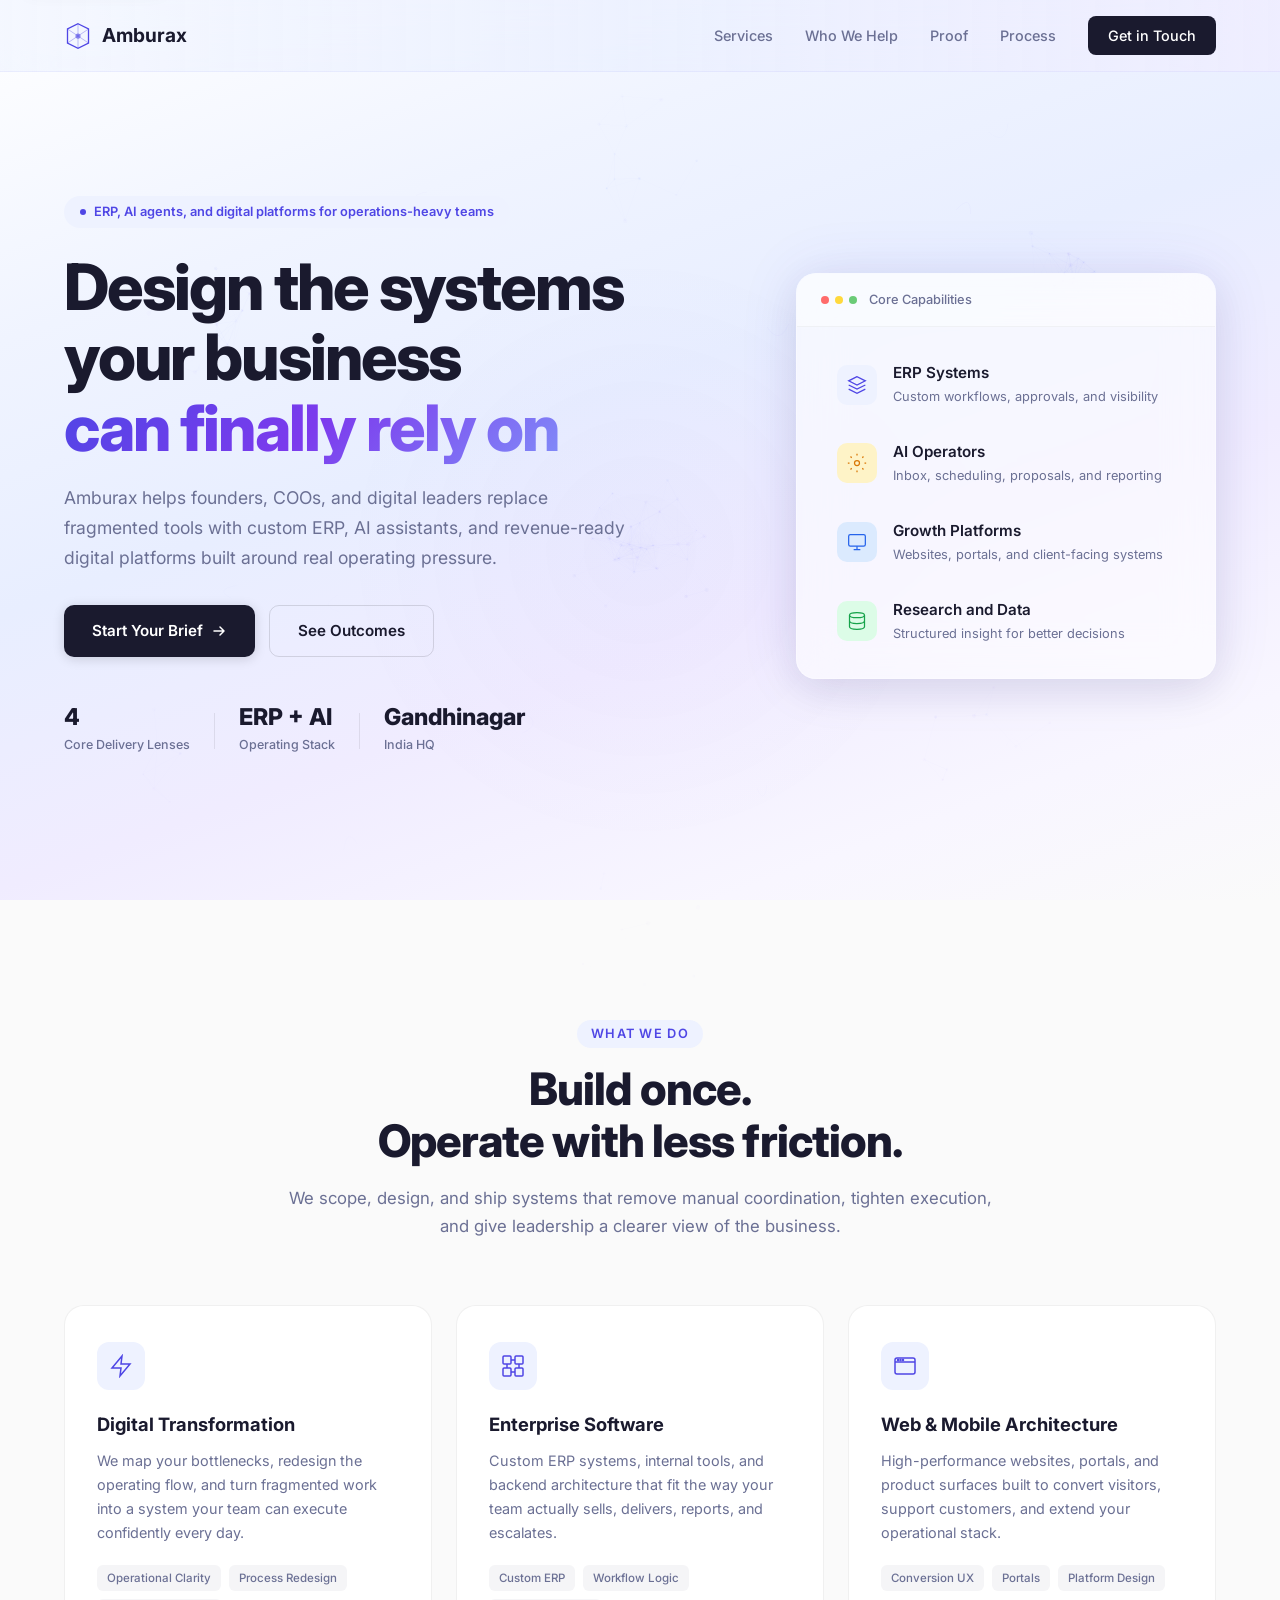
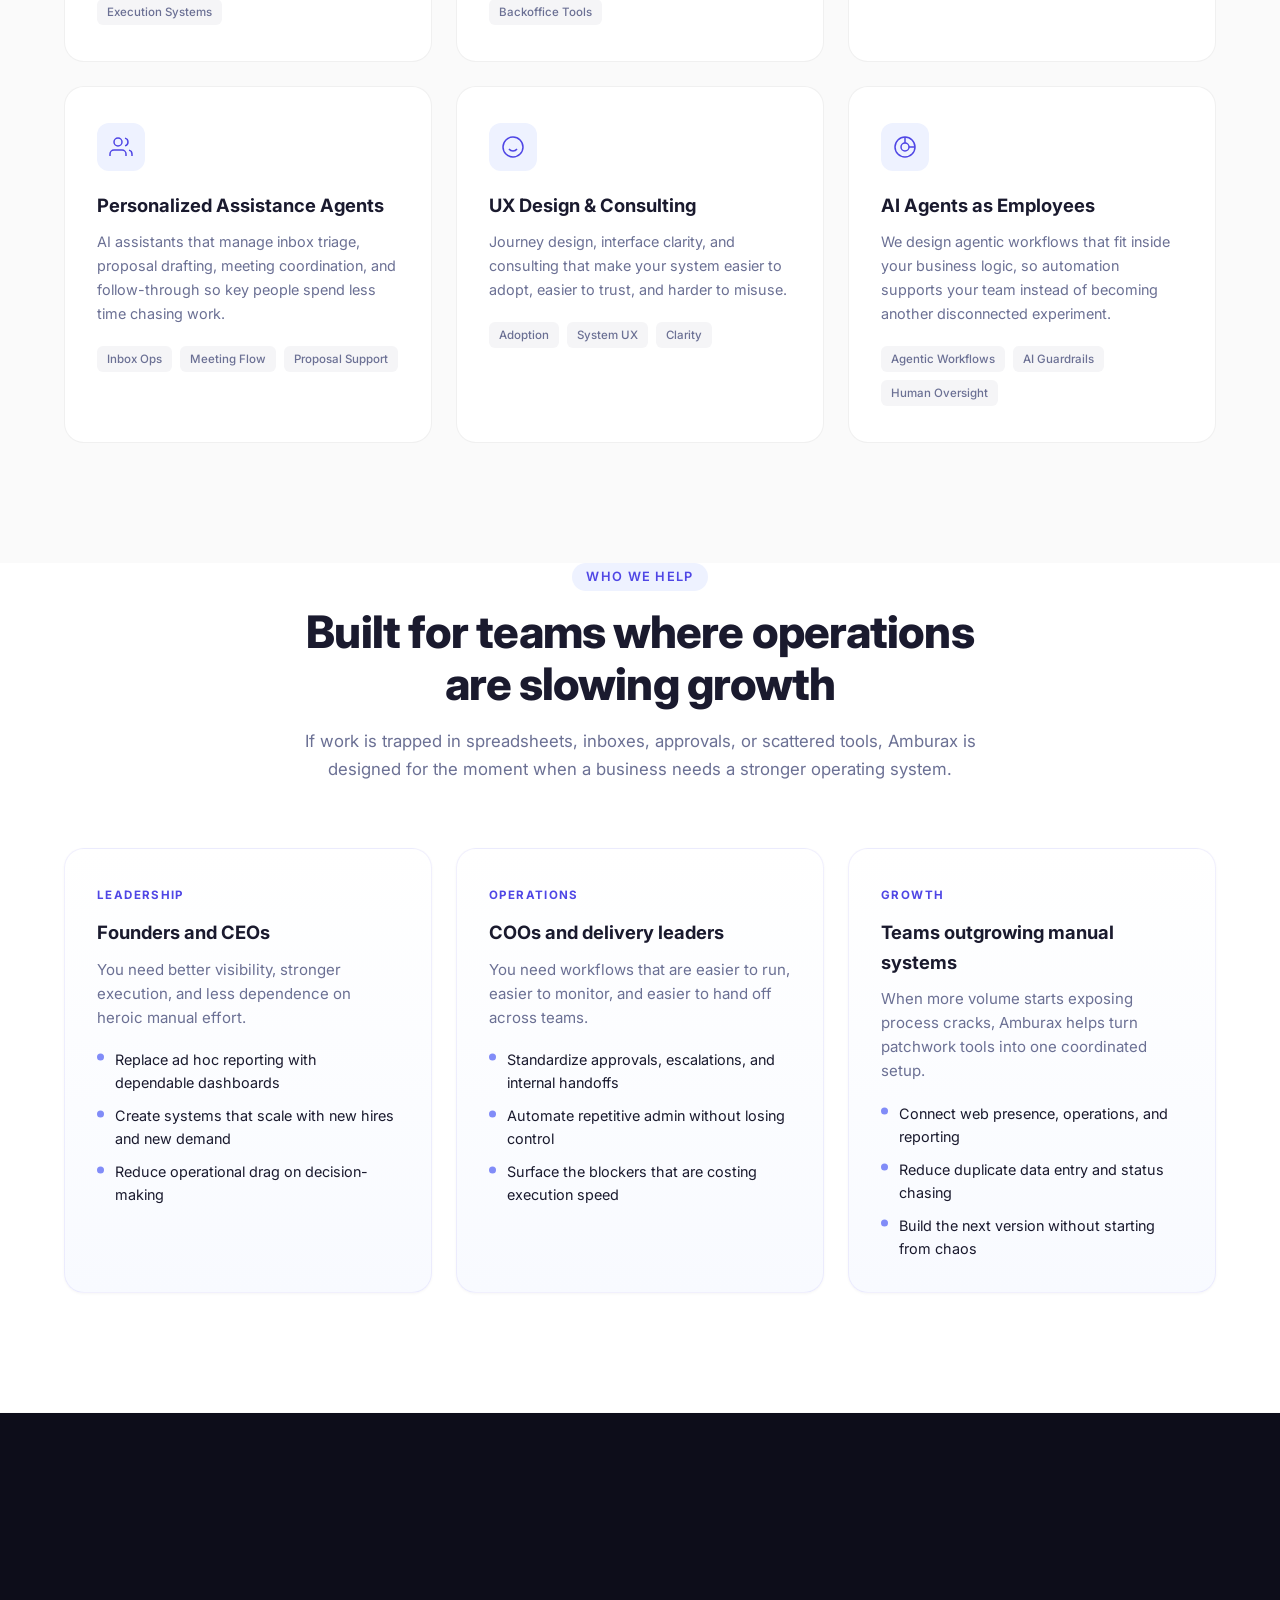
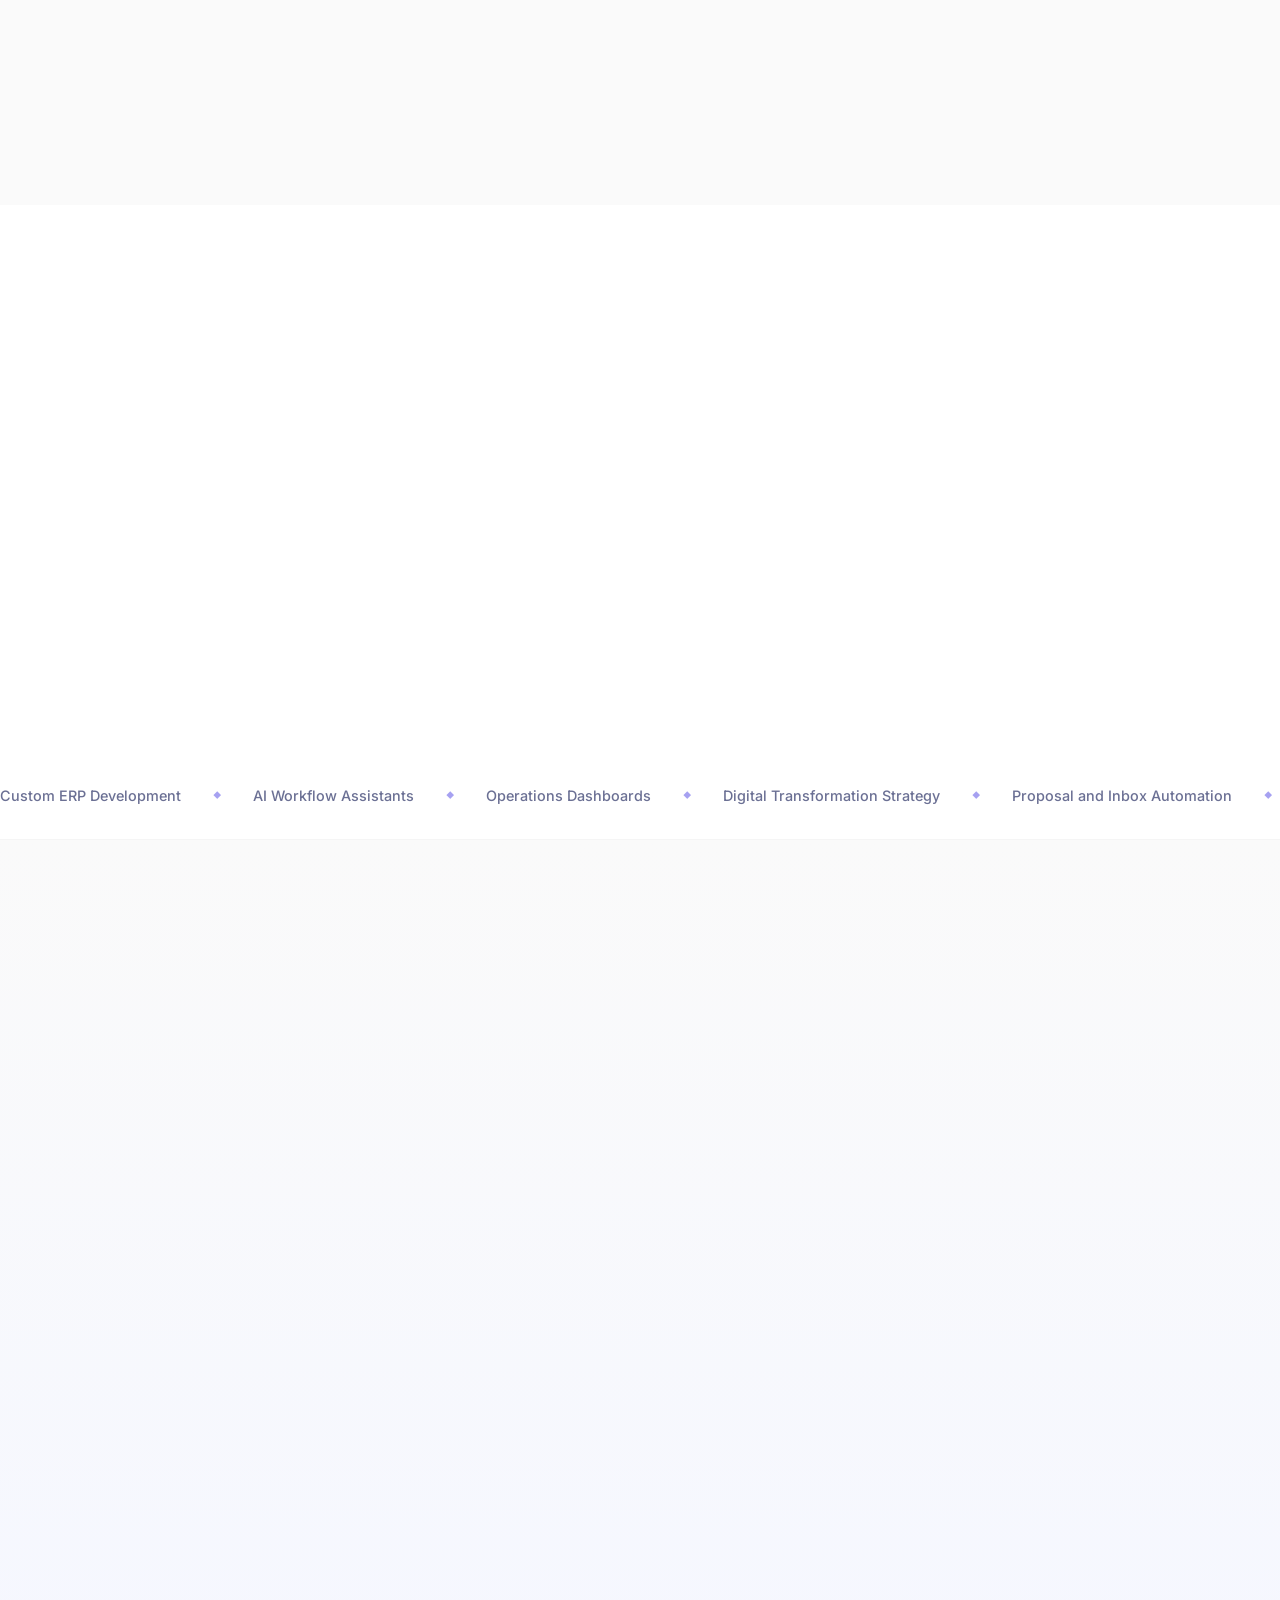
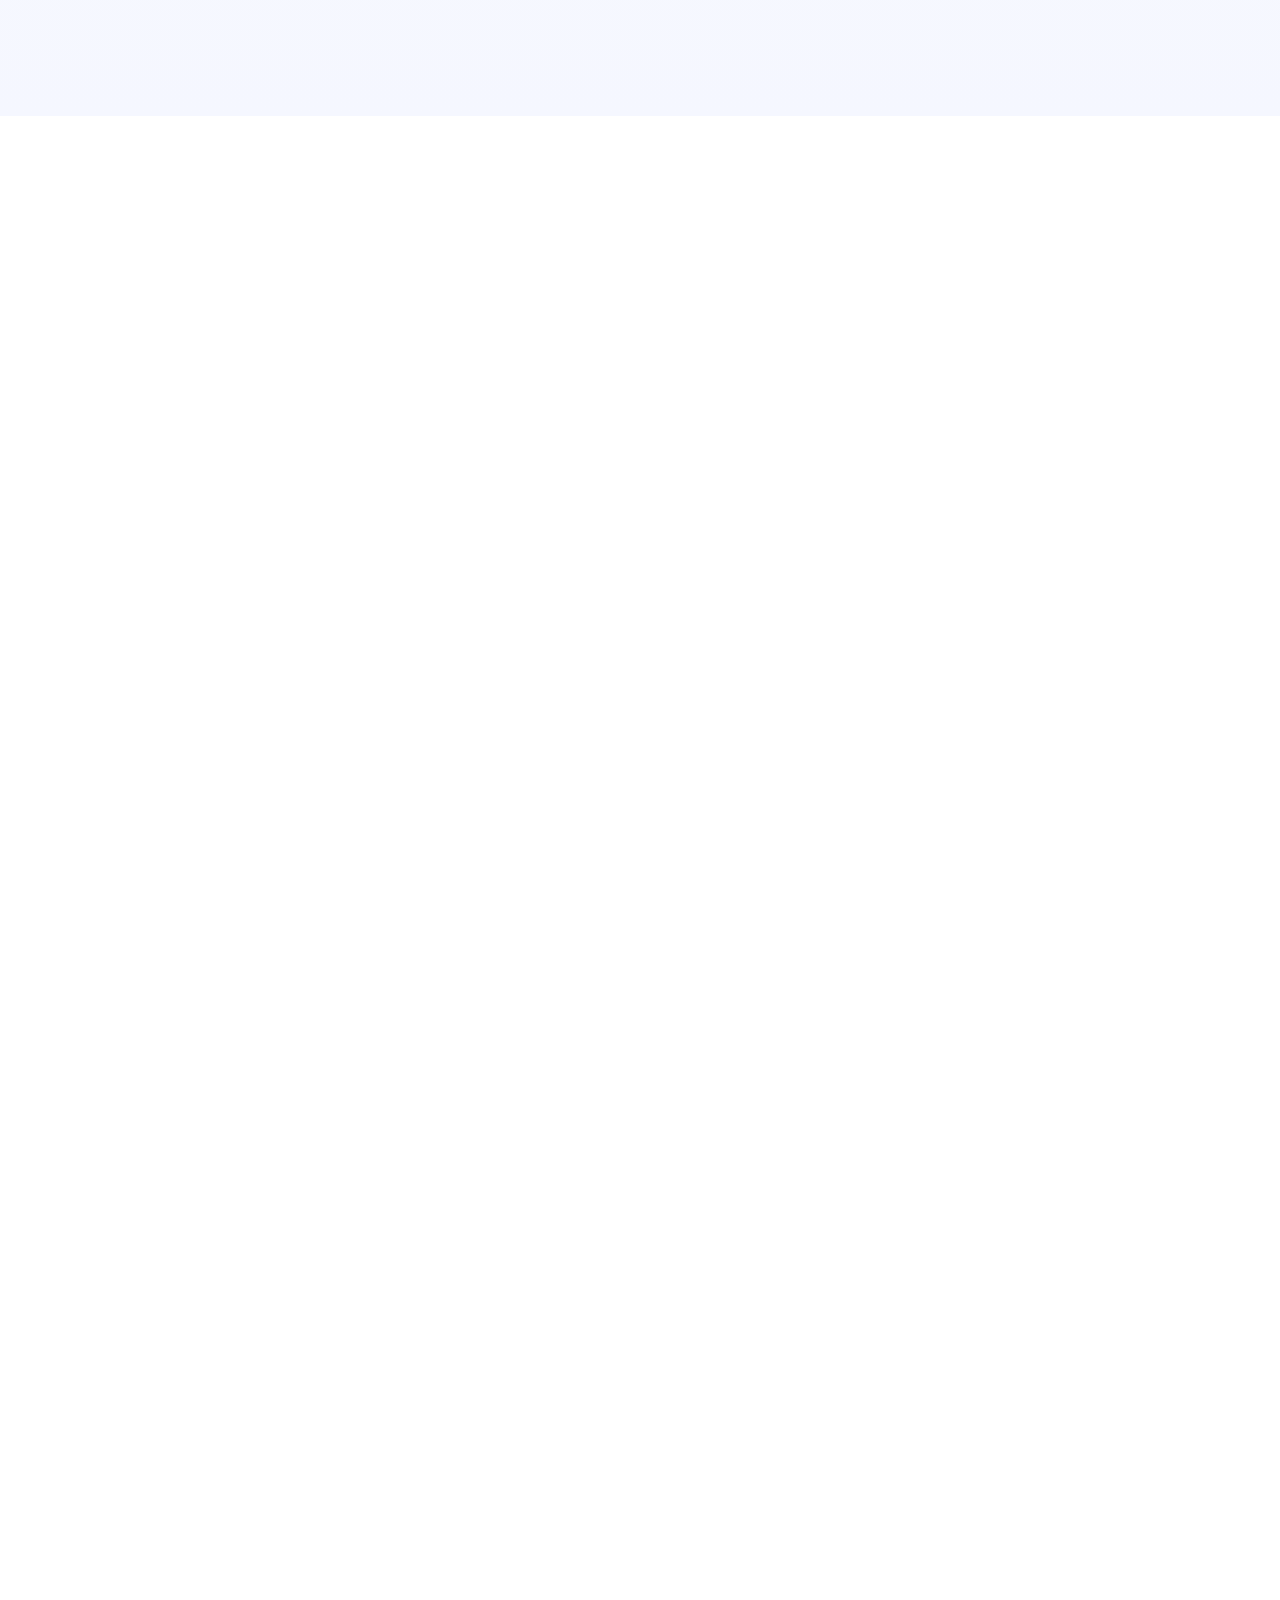
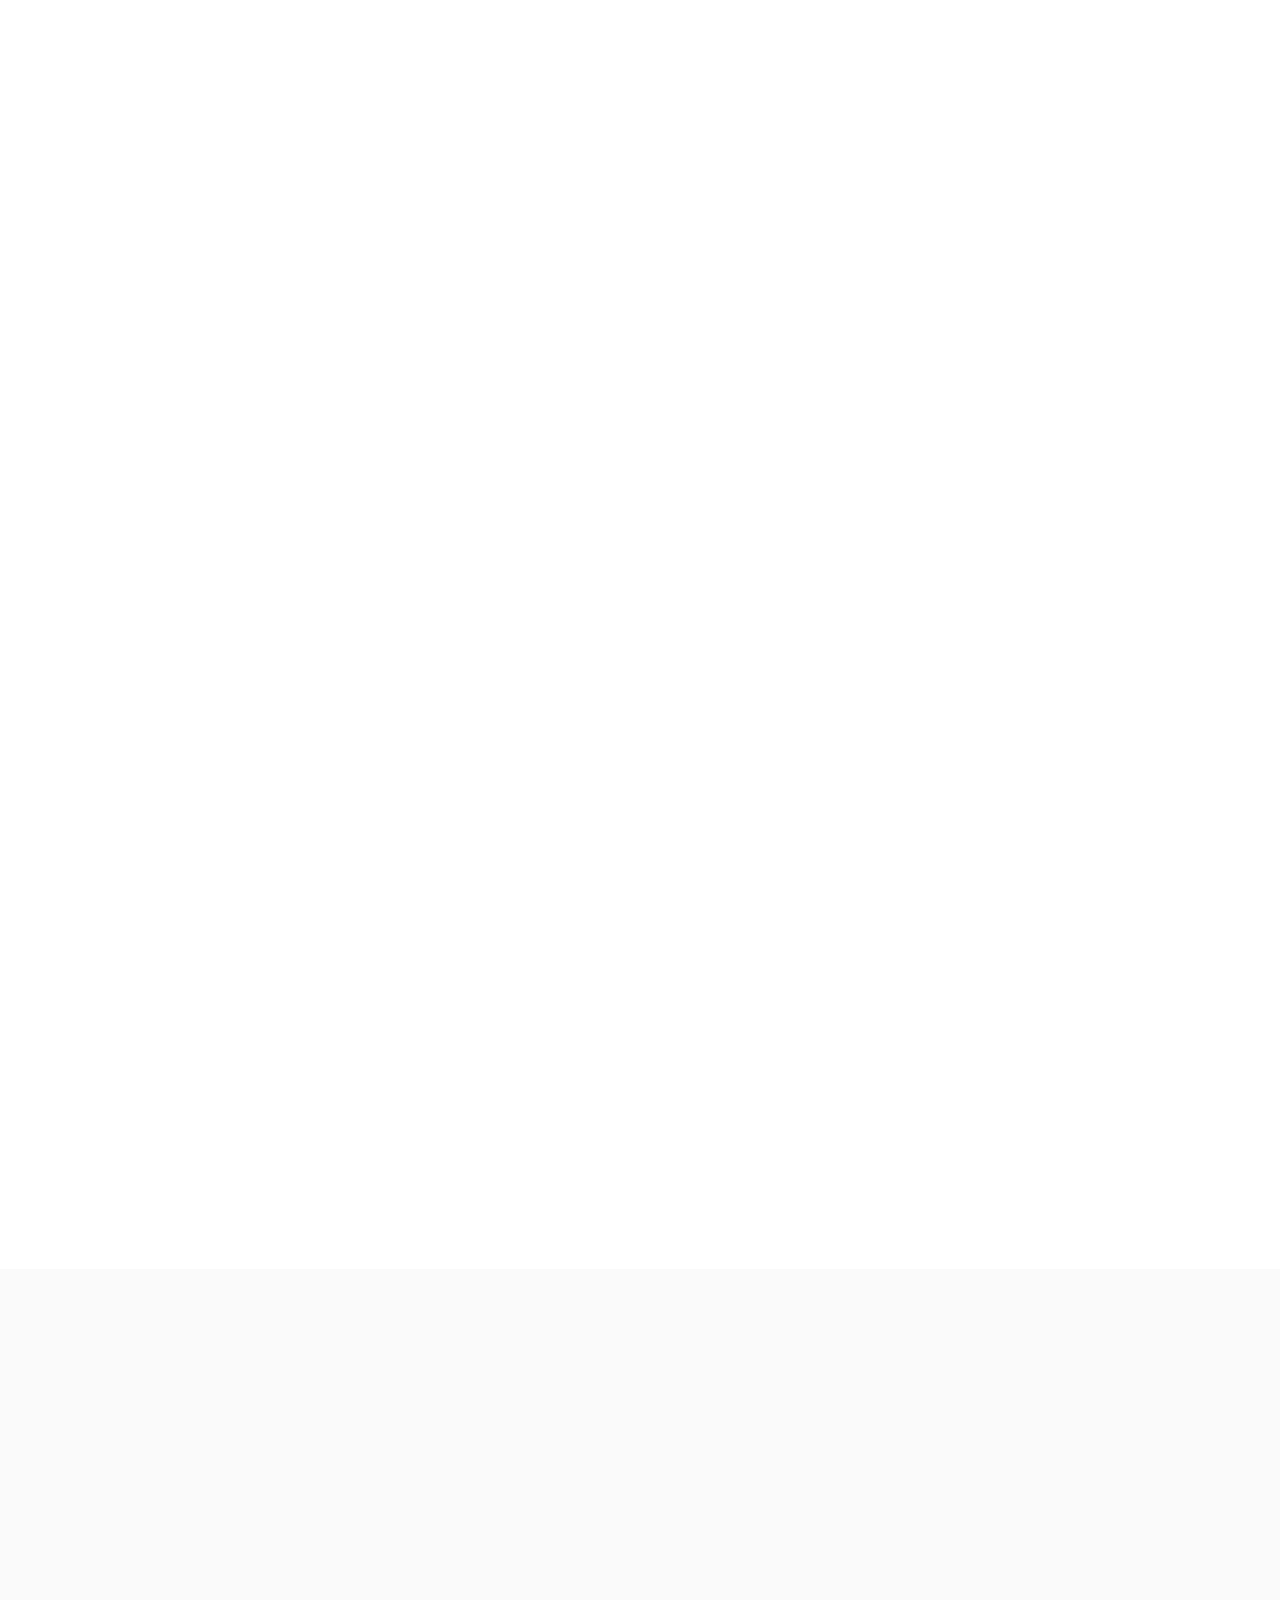
==== commit 201138ae: "Improve SEO/AEO/GEO signals - robots.txt: explicitly allow GPTBot, OAI-SearchBot, ChatGPT-User, Clau" ====
--- a/index.html
+++ b/index.html
@@ -18,6 +18,9 @@
     <meta property="og:url" content="https://www.amburax.com/">
     <meta property="og:site_name" content="Amburax">
     <meta property="og:image" content="https://www.amburax.com/og-image.svg">
+    <meta property="og:image:width" content="1200">
+    <meta property="og:image:height" content="630">
+    <meta property="og:locale" content="en_IN">
     <meta name="twitter:card" content="summary_large_image">
     <meta name="twitter:title" content="Amburax | Custom ERP, AI Agents, and Digital Platforms">
     <meta name="twitter:description" content="Custom ERP, AI operators, and digital platforms designed to reduce operational friction and increase execution speed.">
@@ -45,6 +48,7 @@
           "logo": "https://www.amburax.com/favicon.svg",
           "image": "https://www.amburax.com/og-image.svg",
           "description": "Amburax builds custom ERP systems, AI assistants, and digital platforms for operations-heavy teams.",
+          "dateModified": "2026-09-05",
           "email": "hello@amburax.com",
           "address": {
             "@type": "PostalAddress",
--- a/css/sections.css
+++ b/css/sections.css
@@ -440,7 +440,16 @@
 }
 
 .consent-field input {
-    margin-top: 3px; accent-color: var(--accent-light);
+    flex: 0 0 auto;
+    width: 20px;
+    height: 20px;
+    margin-top: 2px;
+    accent-color: var(--accent-light);
+}
+
+.consent-field span {
+    flex: 1 1 auto;
+    min-width: 0;
 }
 
 .consent-field a,
--- a/css/responsive.css
+++ b/css/responsive.css
@@ -2,6 +2,11 @@
 
 @keyframes fadeInUp {
     from { opacity: 0; transform: translateY(30px); }
+    to { opacity: 1; transform: translateY(0); }
+}
+
+@keyframes heroMobileFade {
+    from { opacity: 0; transform: translateY(22px); }
     to { opacity: 1; transform: translateY(0); }
 }
 
@@ -34,15 +39,21 @@
     .hero { min-height: auto; padding: 120px 0 60px; }
     .hero-content { grid-template-columns: 1fr; }
     .hero-right { display: none; }
+    .hero-canvas { opacity: 0.9; }
     .hero-badge,
     .hero-headline,
     .hero-subtext,
     .hero-buttons,
     .hero-metrics {
-        opacity: 1;
-        transform: none;
-        animation: none;
+        opacity: 0;
+        transform: translateY(22px);
+        animation: heroMobileFade 0.7s var(--ease) forwards;
     }
+    .hero-badge { animation-delay: 0.05s; }
+    .hero-headline { animation-delay: 0.15s; }
+    .hero-subtext { animation-delay: 0.28s; }
+    .hero-buttons { animation-delay: 0.4s; }
+    .hero-metrics { animation-delay: 0.52s; }
     .hero-headline { font-size: 2.2rem; }
     .services-grid,
     .divisions-grid,
@@ -59,13 +70,53 @@
     .metric-value { font-size: 1.2rem; }
     .statement-section { padding: 80px 0; }
     .agent-lines { grid-template-columns: 1fr; }
-    .cta-buttons { justify-content: stretch; }
+    .cta-buttons {
+        display: grid;
+        grid-template-columns: repeat(2, minmax(0, 1fr));
+        gap: 12px;
+        align-items: stretch;
+    }
+    .cta-buttons .btn {
+        width: 100%;
+        justify-content: center;
+        padding-left: 18px;
+        padding-right: 18px;
+    }
+    .consent-field {
+        gap: 10px;
+        align-items: flex-start;
+    }
+    .consent-field input {
+        margin-top: 4px;
+    }
+    .form-note,
+    .cta-legal-note {
+        text-align: left;
+    }
 }
 
 @media (max-width: 480px) {
     .hero-buttons { flex-direction: column; }
-    .btn { width: 100%; justify-content: center; }
+    .hero-buttons .btn { width: 100%; justify-content: center; }
     .cta-contact-meta { flex-direction: column; gap: 8px; }
+    .contact-form-card { padding: 20px; }
+    .form-field input,
+    .form-field select,
+    .form-field textarea {
+        padding: 13px 14px;
+    }
+    .cta-buttons {
+        grid-template-columns: repeat(2, minmax(0, 1fr));
+    }
+    .cta-buttons .btn {
+        font-size: 0.95rem;
+        padding-left: 14px;
+        padding-right: 14px;
+    }
+    .consent-field {
+        font-size: 0.84rem;
+        line-height: 1.65;
+    }
 }
 
 @media (prefers-reduced-motion: reduce) {
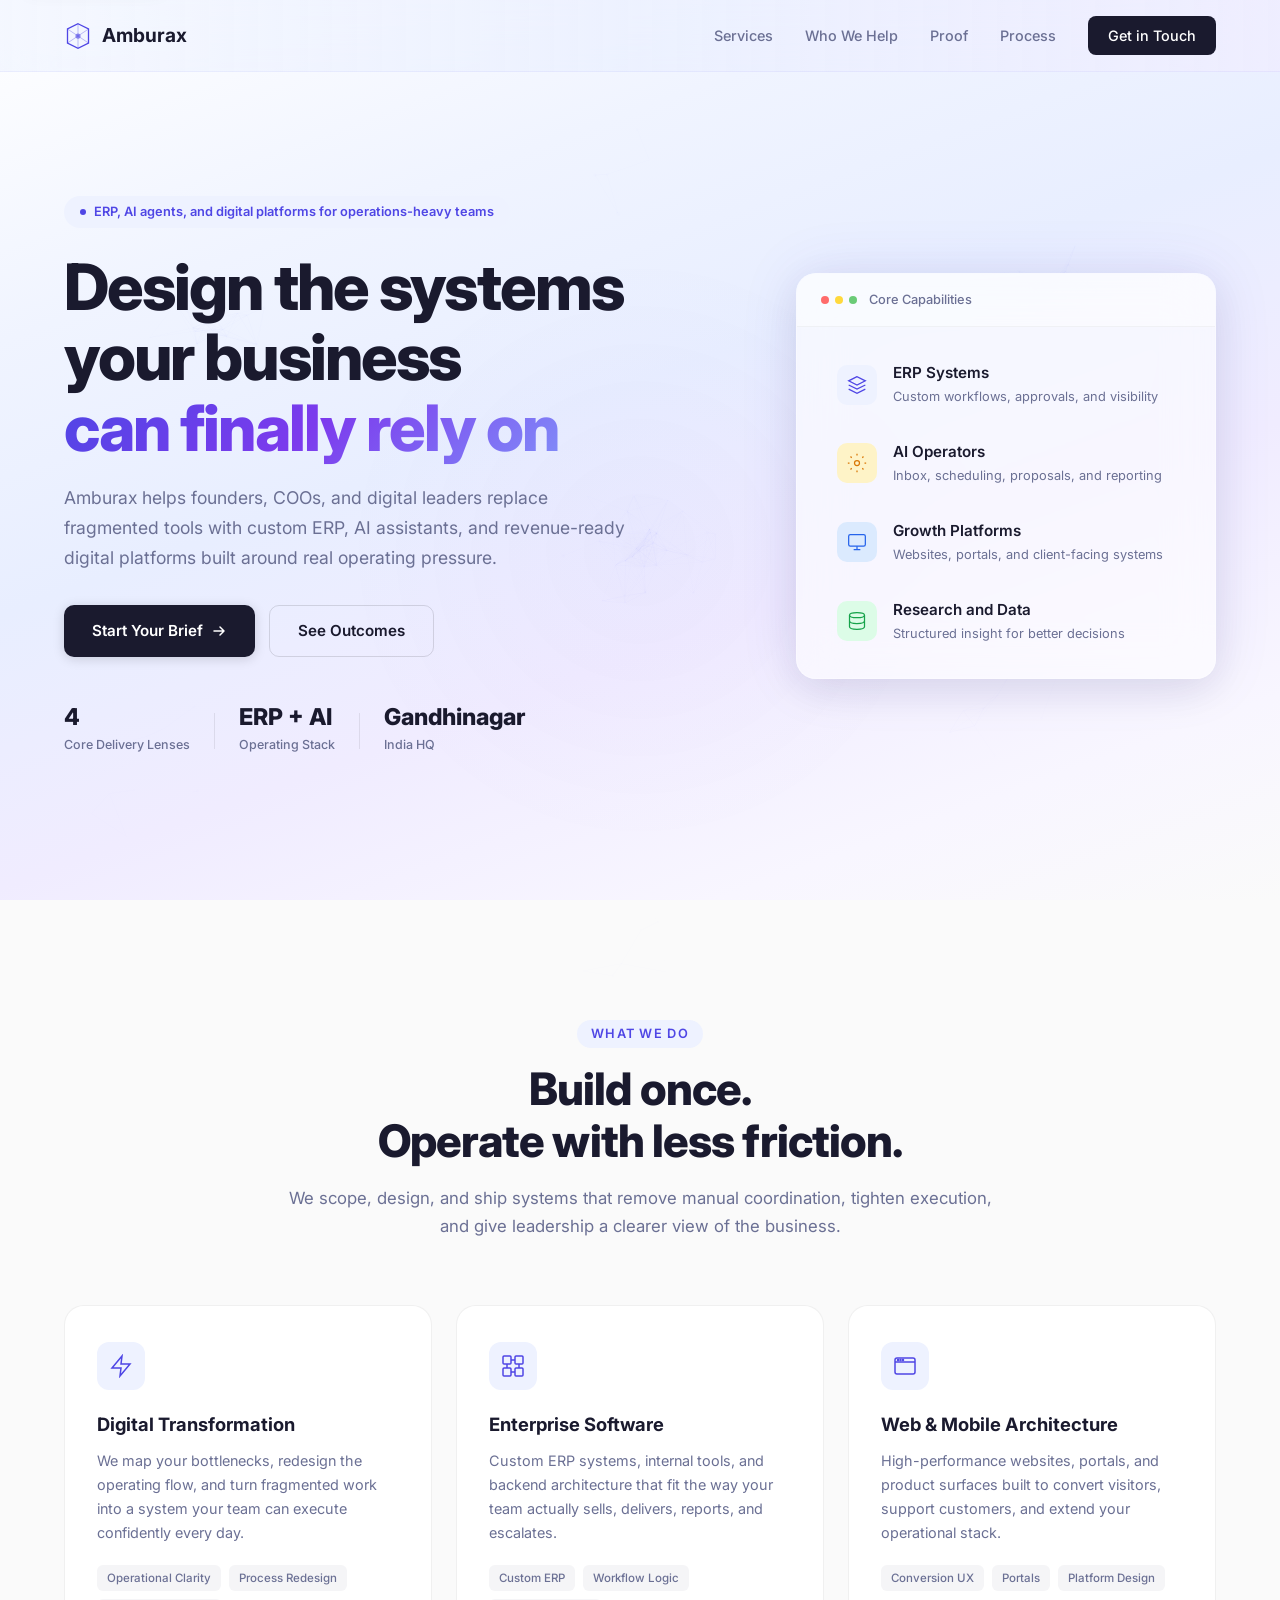
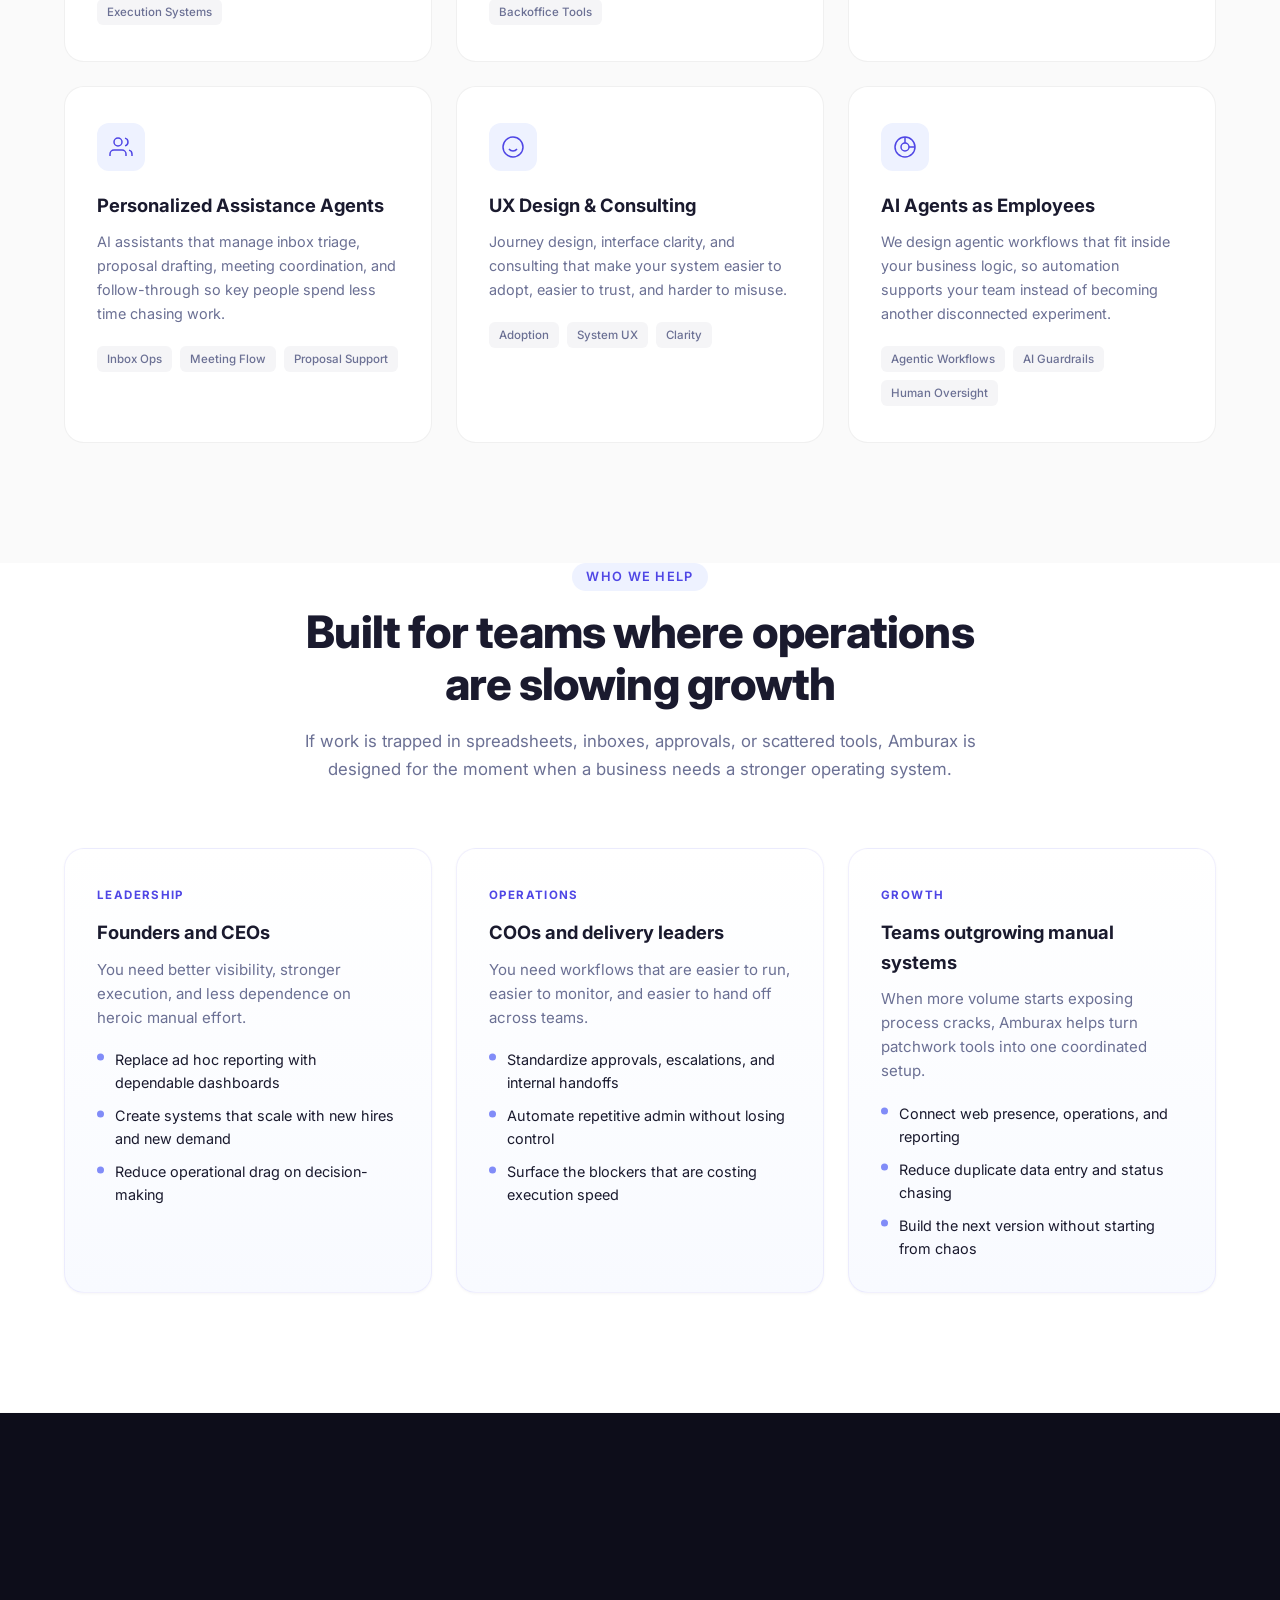
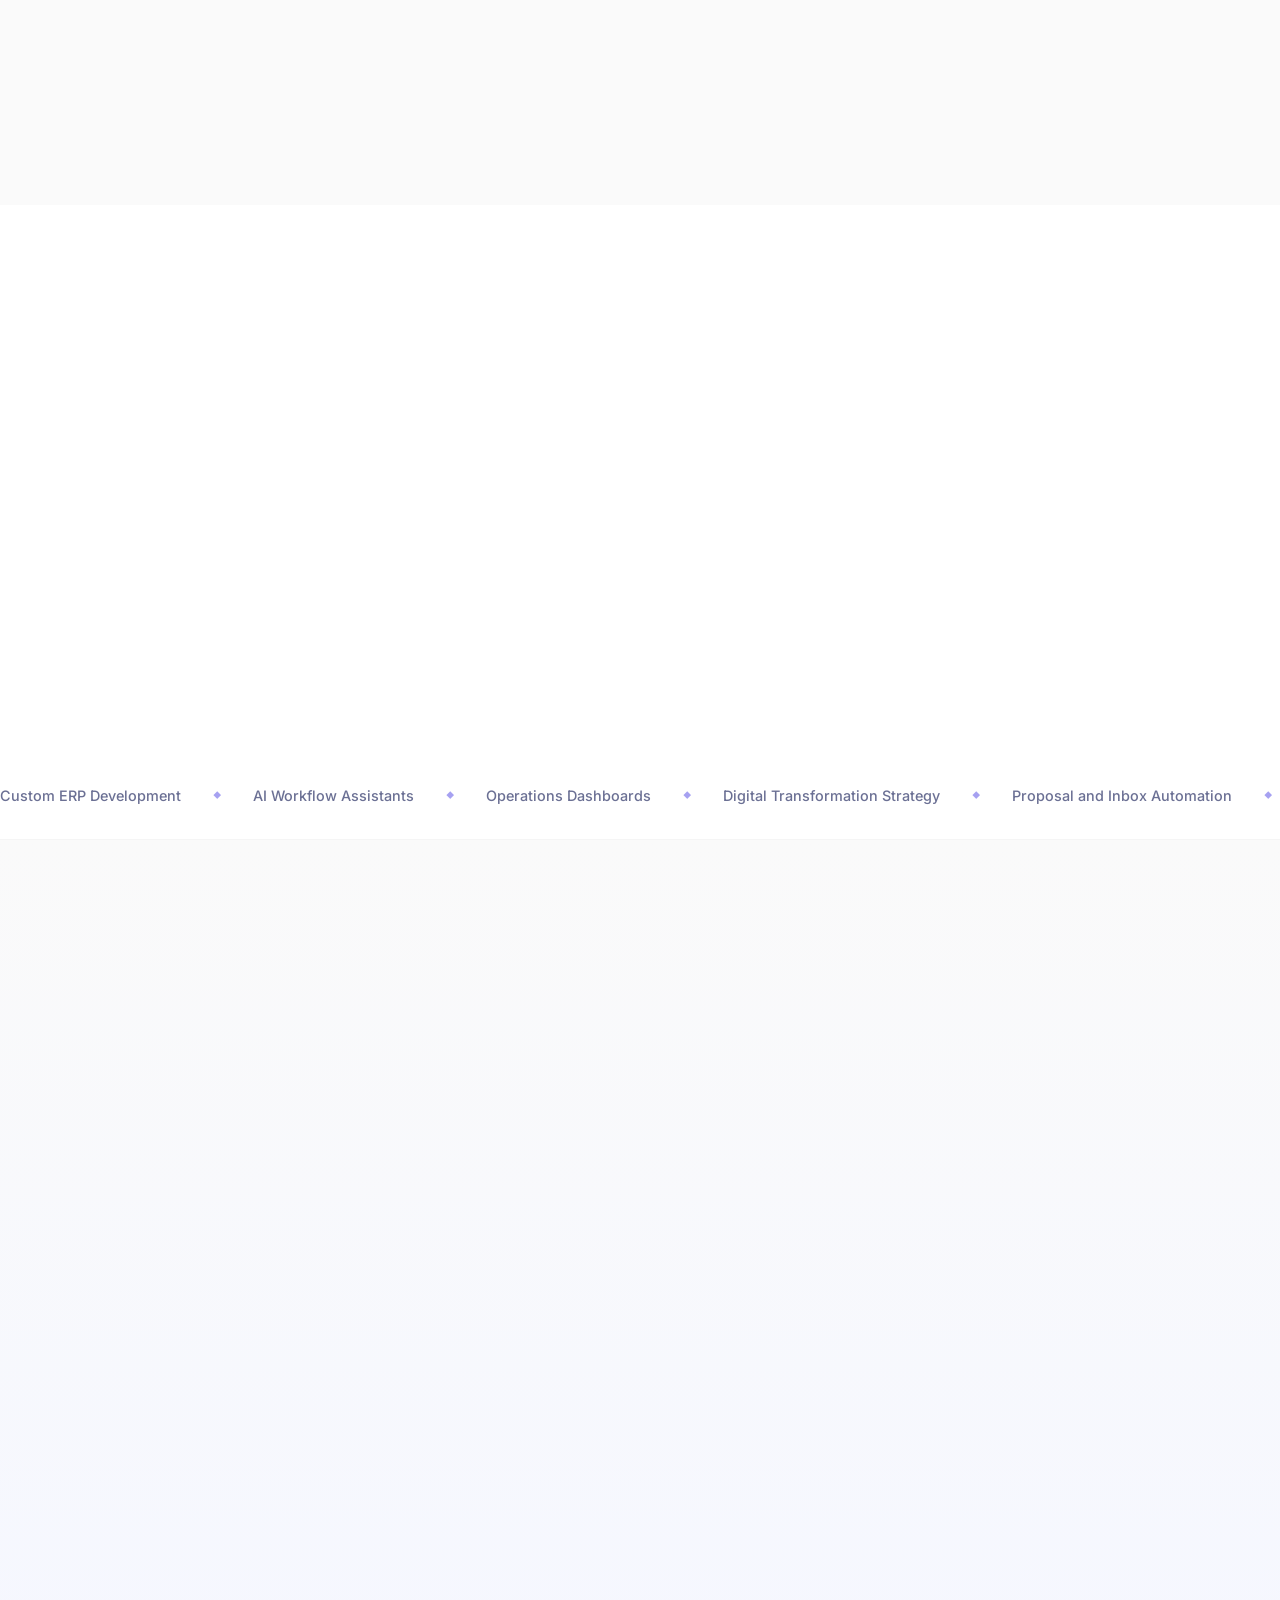
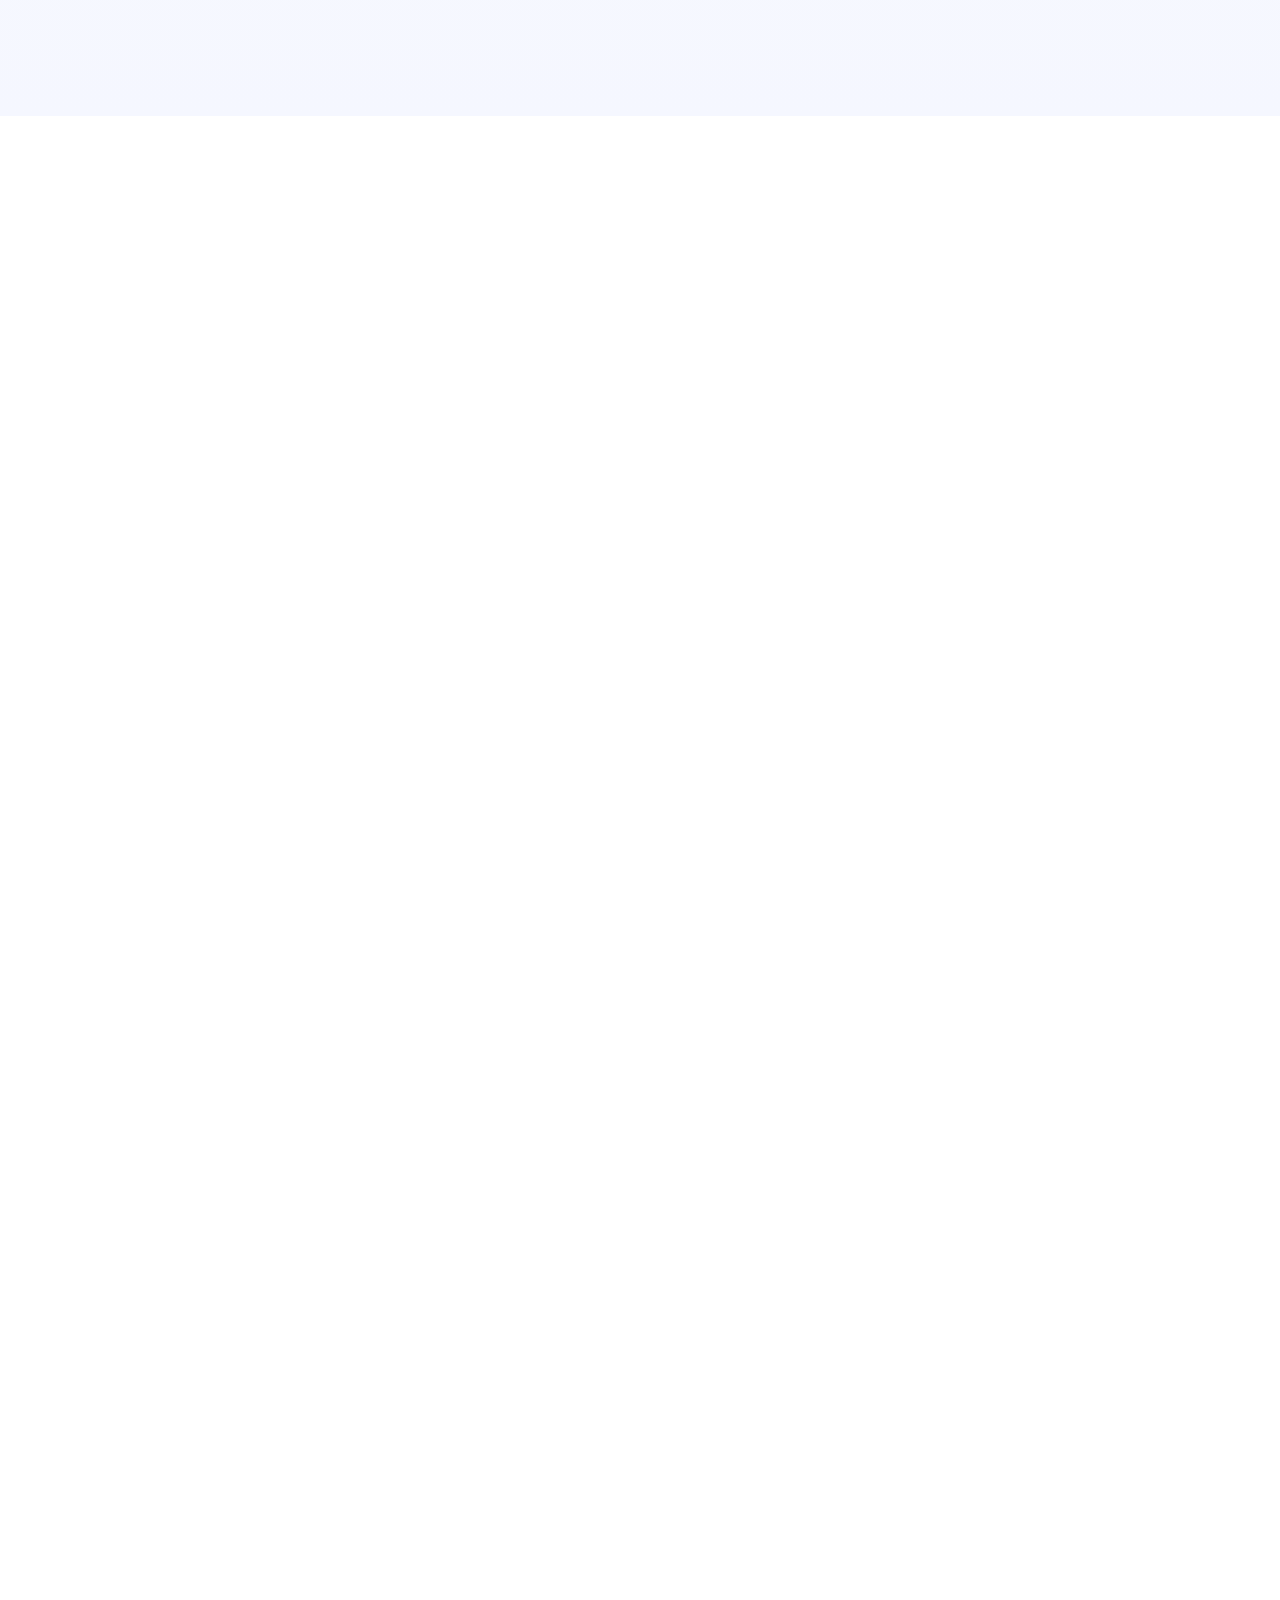
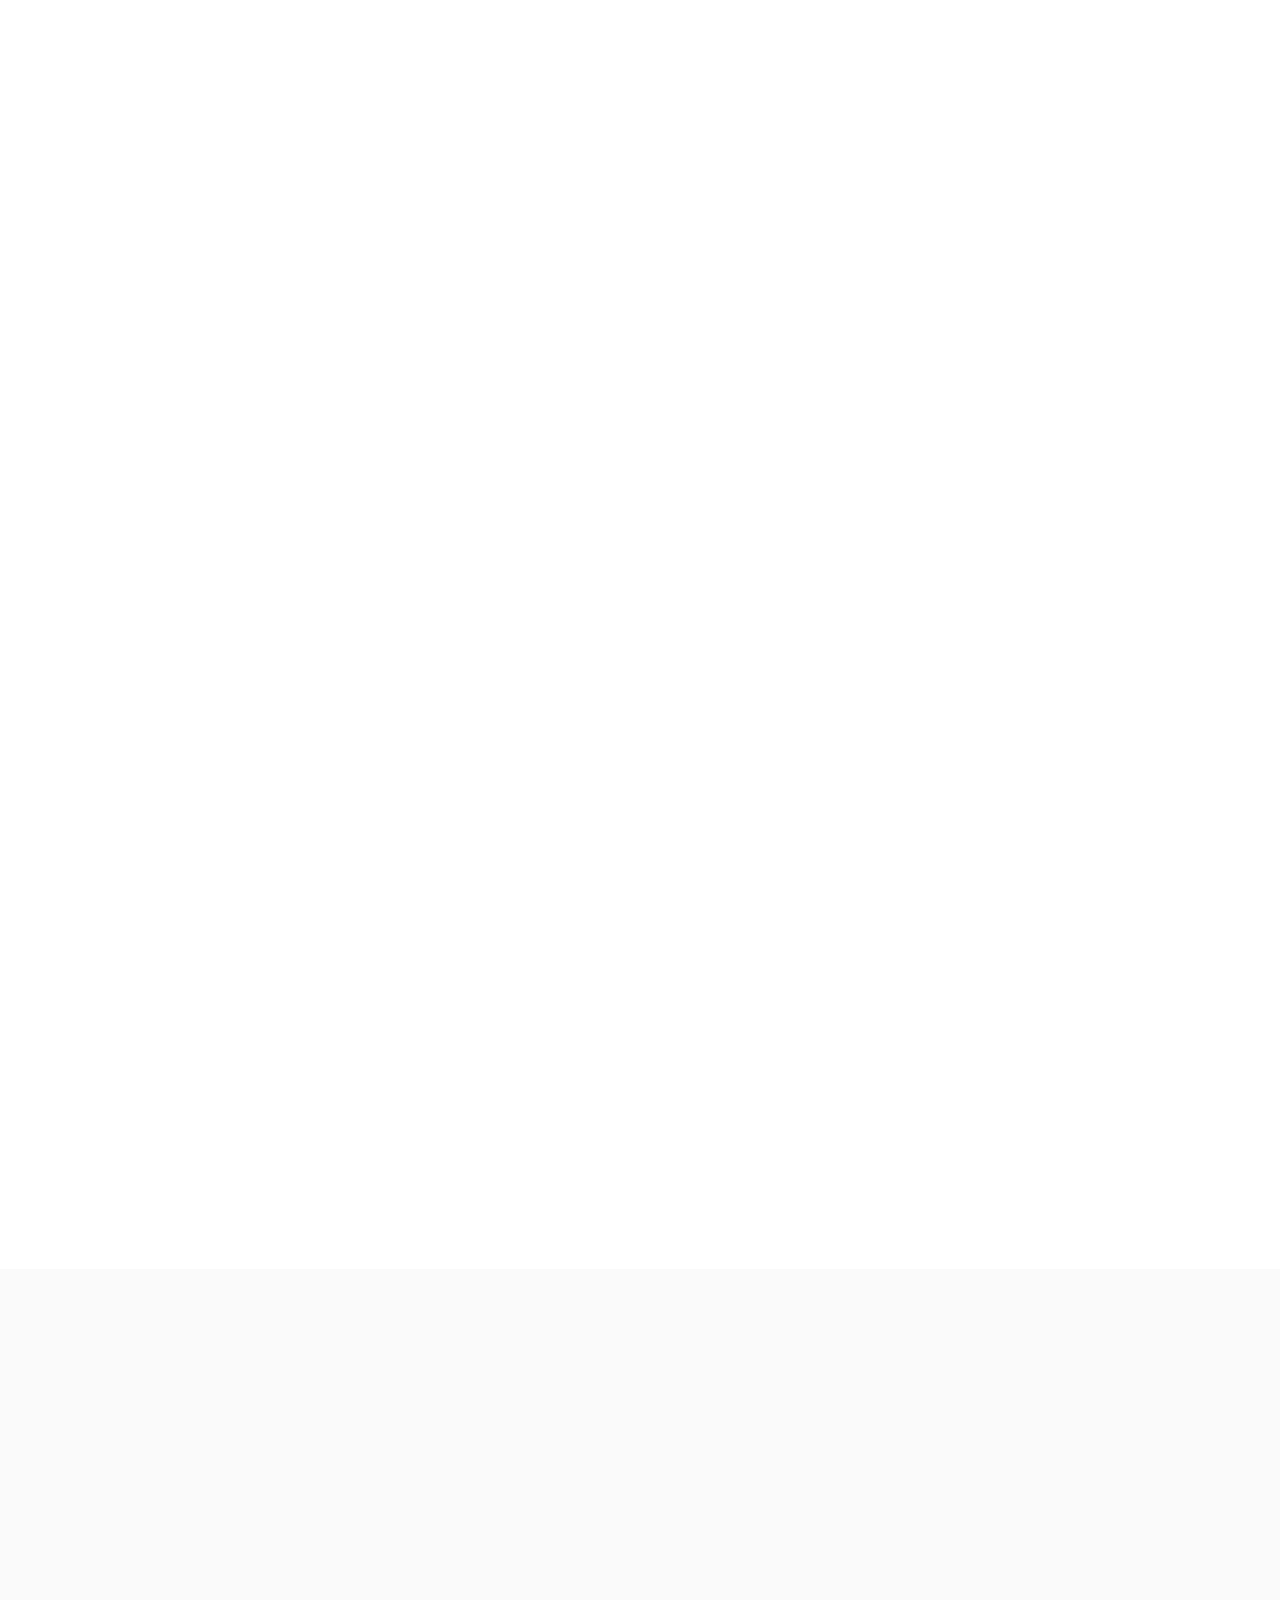
==== commit 37c361eb: "Fix canonical/internal URLs to match Cloudflare Pages clean-URL routing Cloudflare Pages 308-redirec" ====
--- a/index.html
+++ b/index.html
@@ -780,7 +780,7 @@
                                 </label>
                                 <label class="consent-field" for="contact-consent">
                                     <input type="checkbox" id="contact-consent" name="consent" required>
-                                    <span>I agree that Amburax may use this information to respond to my inquiry. Review the <a href="privacy.html">privacy policy</a> and <a href="terms.html">terms</a>.</span>
+                                    <span>I agree that Amburax may use this information to respond to my inquiry. Review the <a href="/privacy">privacy policy</a> and <a href="/terms">terms</a>.</span>
                                 </label>
                                 <div class="cta-buttons">
                                     <button type="submit" class="btn btn-primary btn-large" id="btn-cta-start" data-track="cta_click" data-track-location="contact" data-track-label="submit_brief">
@@ -794,7 +794,7 @@
                                     </a>
                                 </div>
                                 <p class="form-note" id="form-note" role="status" aria-live="polite">If a secure endpoint is configured for production, your message sends directly. Otherwise, the form opens a drafted email for review before sending.</p>
-                                <p class="cta-legal-note">Your inquiry is used only to respond about this request. See our <a href="privacy.html">privacy policy</a> for details.</p>
+                                <p class="cta-legal-note">Your inquiry is used only to respond about this request. See our <a href="/privacy">privacy policy</a> for details.</p>
                             </form>
                         </div>
                     </div>
@@ -844,8 +844,8 @@
                         <li><a href="https://www.linkedin.com/company/amburax" target="_blank" rel="noopener" data-track="social_click" data-track-location="footer" data-track-label="linkedin">LinkedIn</a></li>
                         <li><a href="https://www.amburax.com" target="_blank" rel="noopener">Website</a></li>
                         <li><a href="mailto:hello@amburax.com" data-track="contact_click" data-track-location="footer" data-track-label="email">Email Us</a></li>
-                        <li><a href="privacy.html">Privacy Policy</a></li>
-                        <li><a href="terms.html">Terms of Service</a></li>
+                        <li><a href="/privacy">Privacy Policy</a></li>
+                        <li><a href="/terms">Terms of Service</a></li>
                         <li><a href="llms.txt" target="_blank" rel="noopener">LLMs Profile</a></li>
                     </ul>
                 </div>
